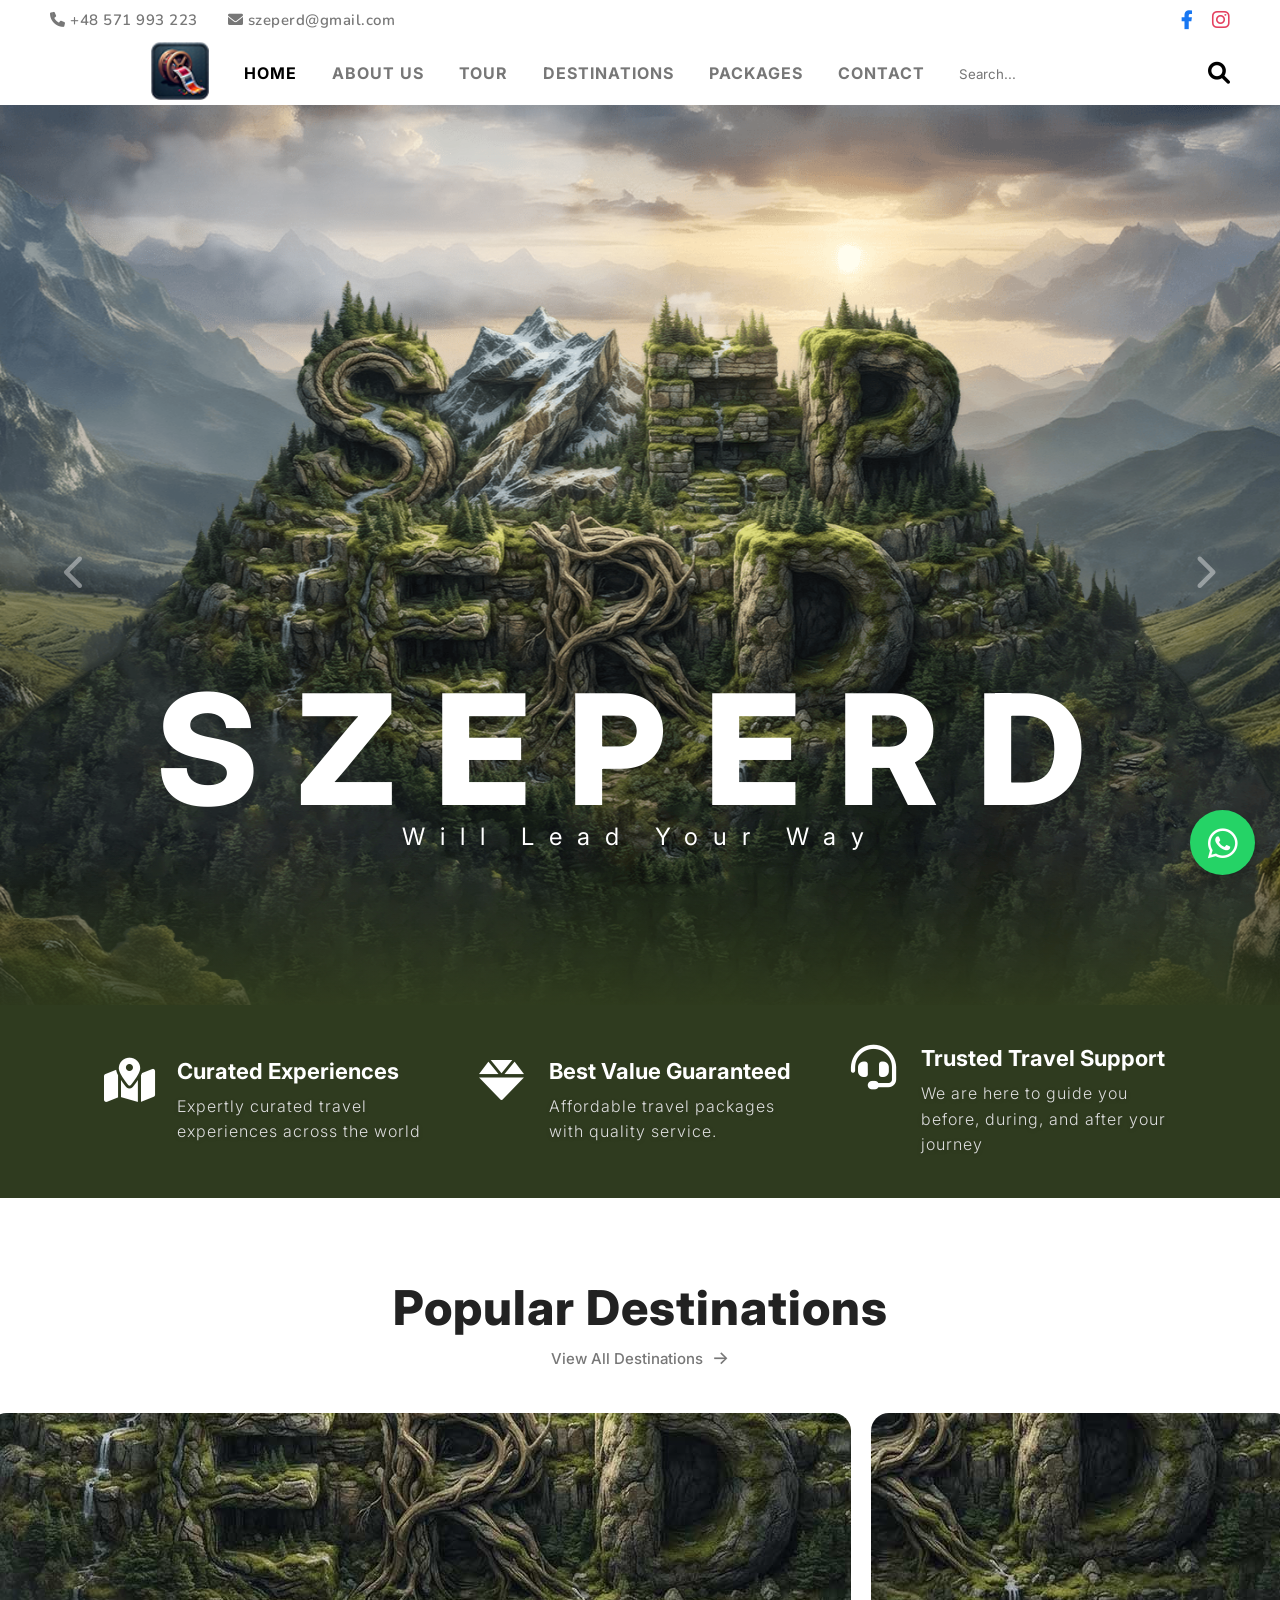
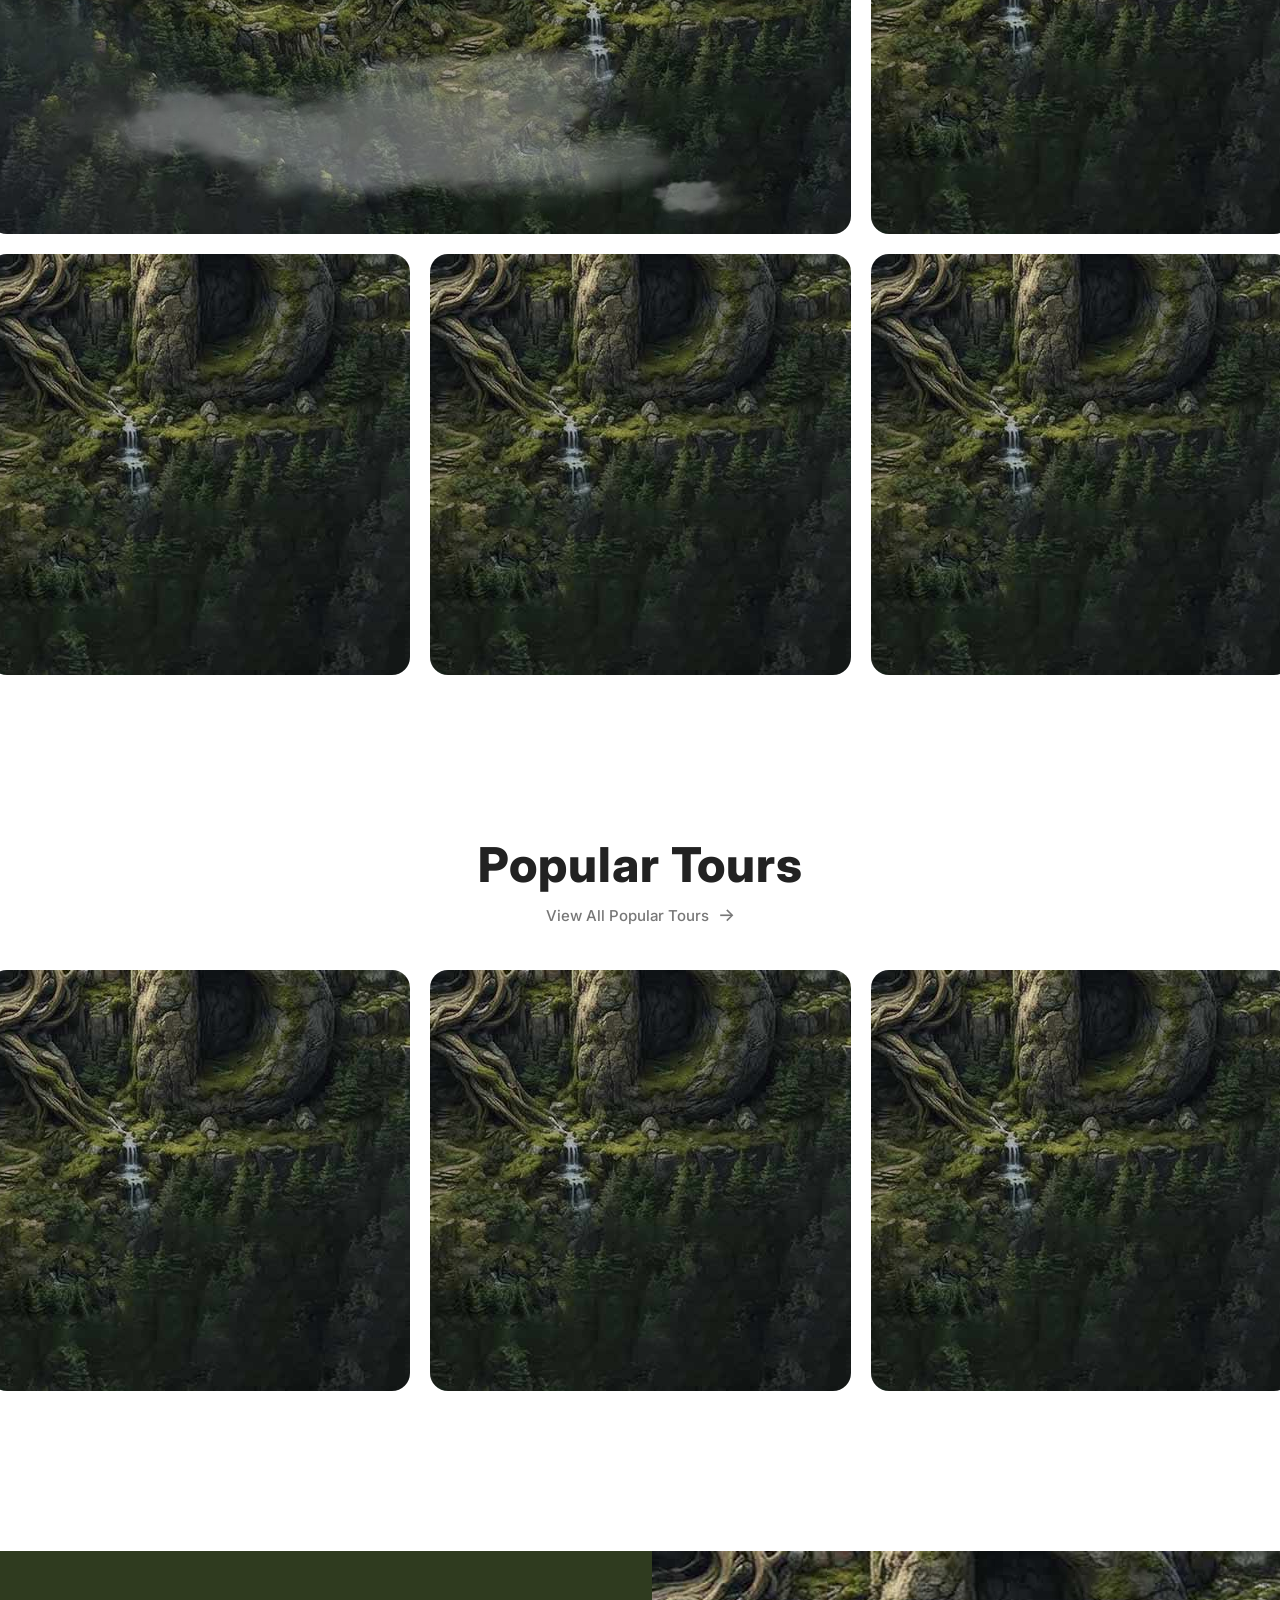
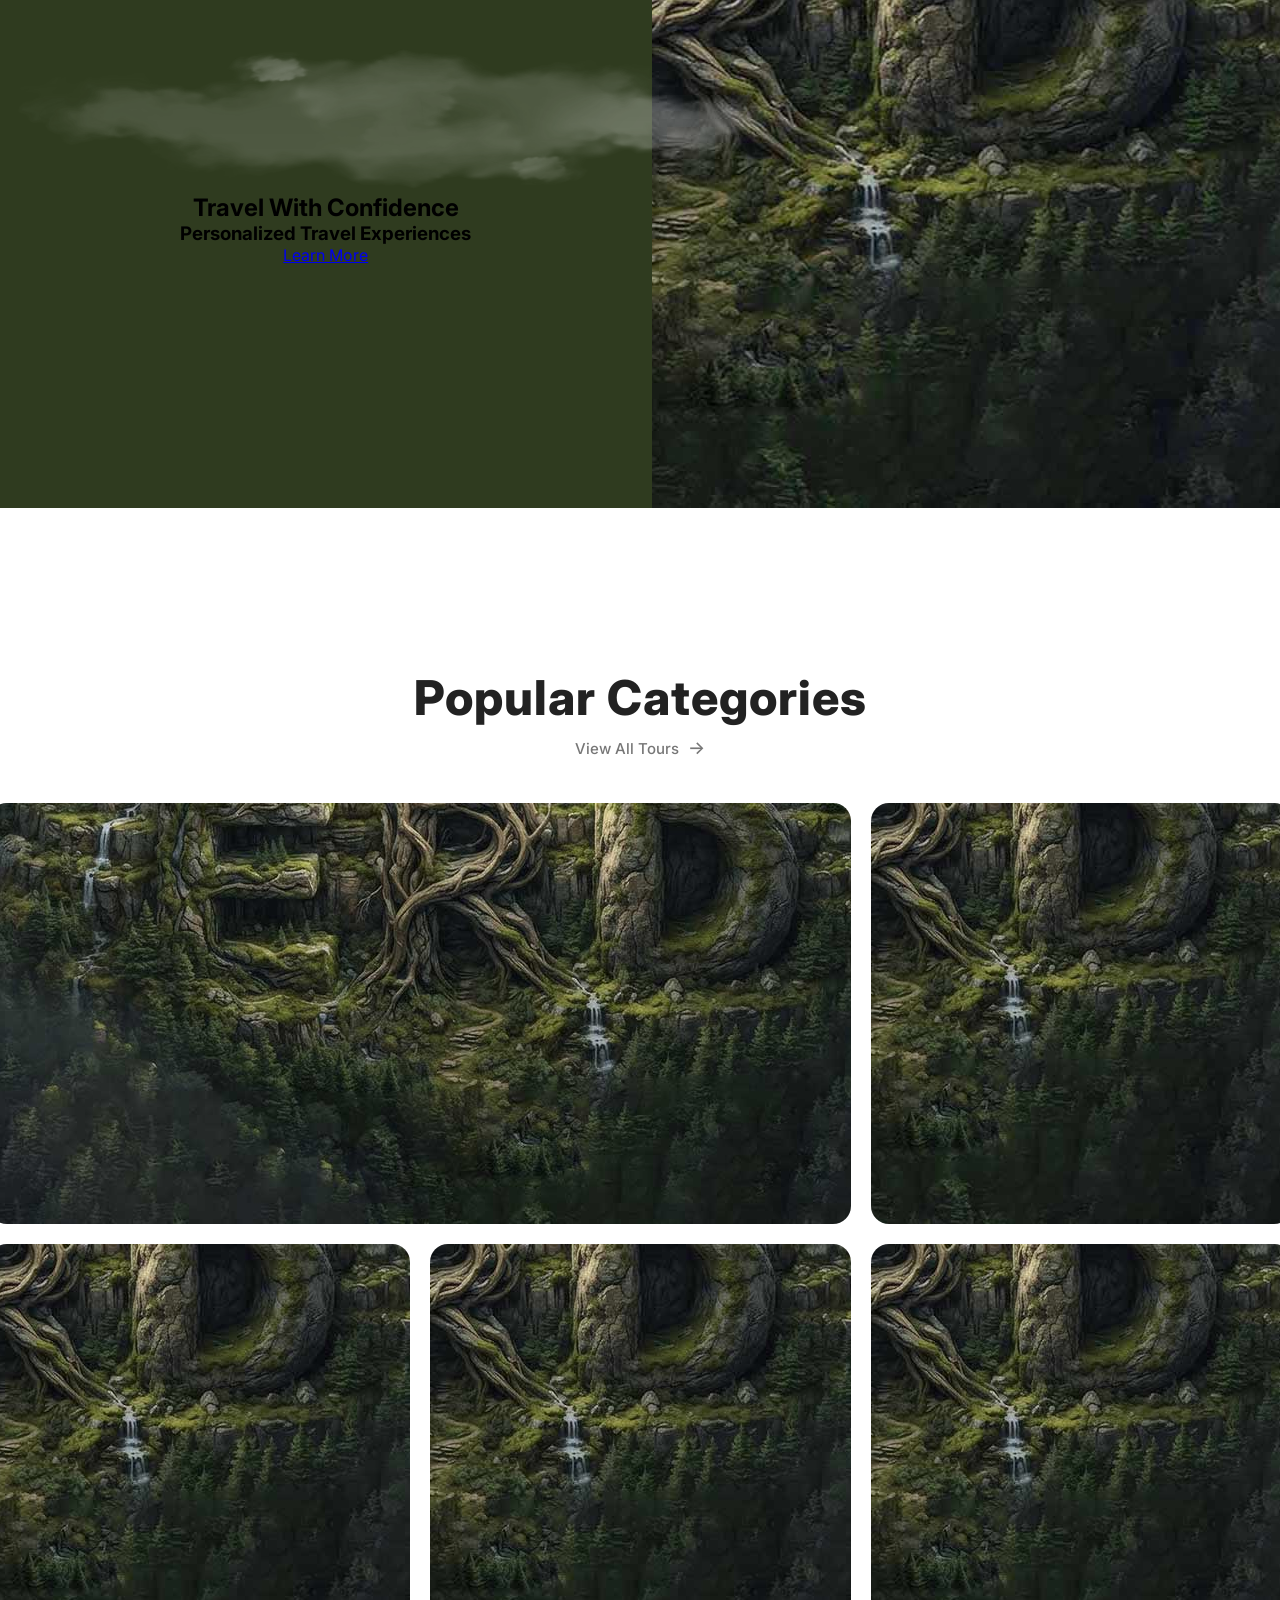
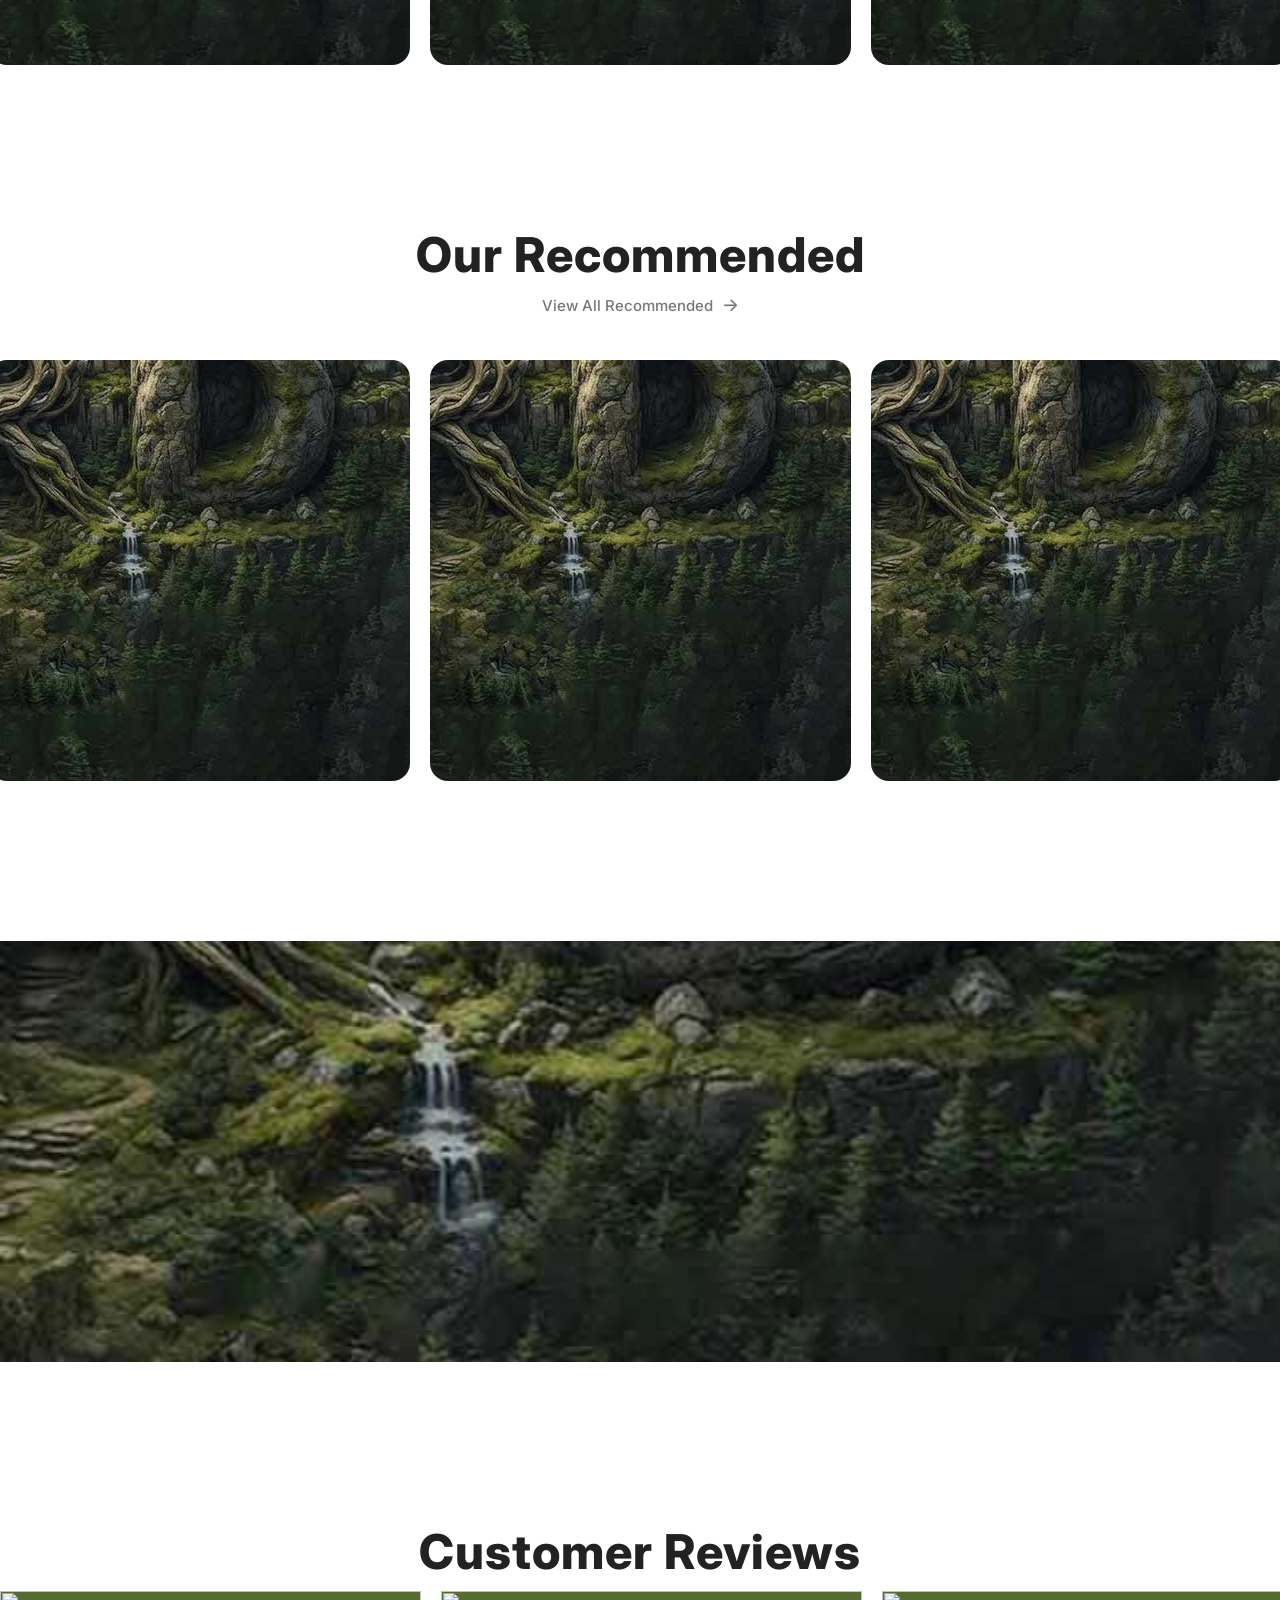
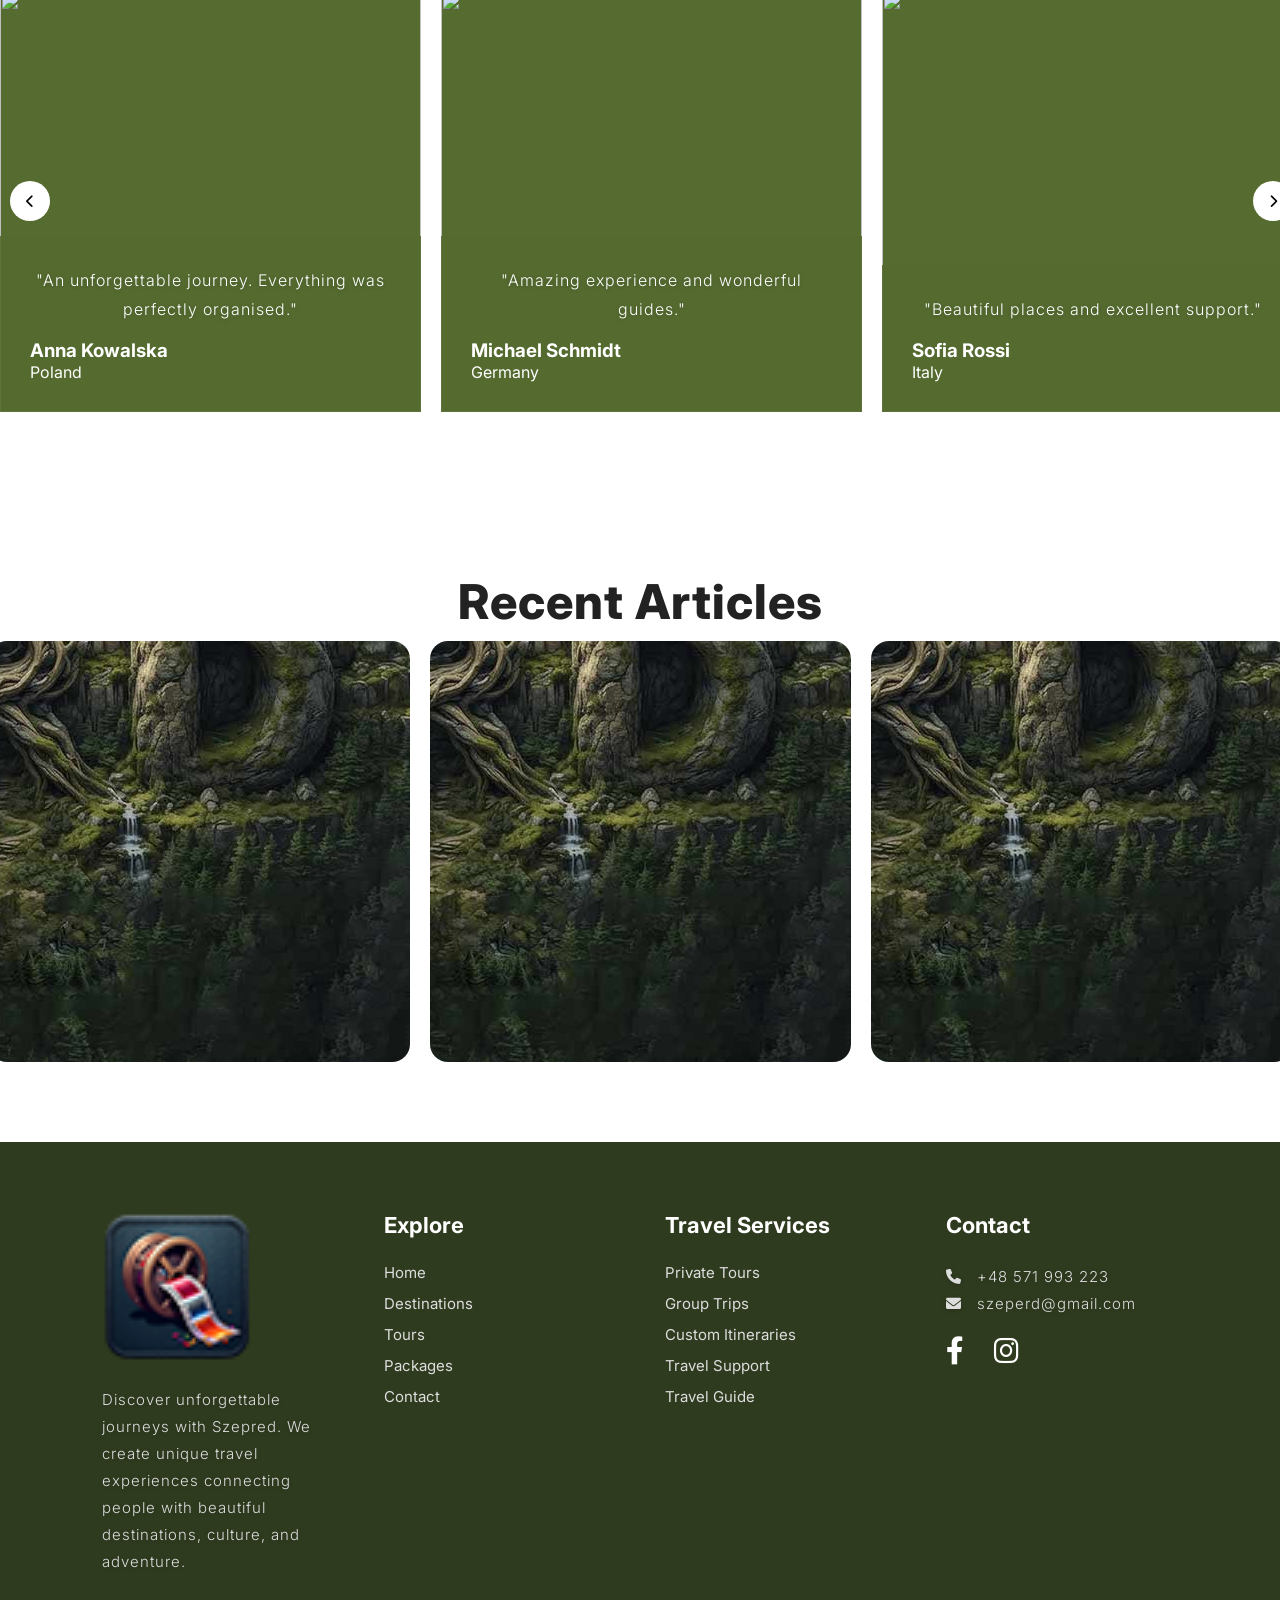
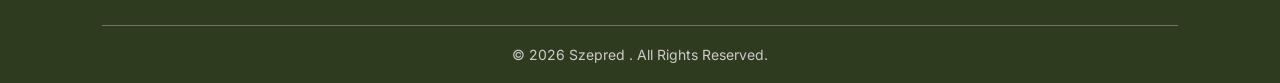
==== index.html @ 84d57718 "Update index.html" ====
<!DOCTYPE html>
<html lang="en">

<head>

<meta charset="UTF-8">
<meta name="viewport" content="width=device-width, initial-scale=1.0">

<title>ExploreScape</title>


<!-- Font Awesome -->
<link rel="stylesheet" href="https://cdnjs.cloudflare.com/ajax/libs/font-awesome/6.0.0-beta3/css/all.min.css">


<!-- Fonts -->
<link href="https://fonts.googleapis.com/css2?family=Lora:wght@400;500&display=swap" rel="stylesheet">

<link href="https://fonts.googleapis.com/css2?family=Nunito:wght@400;600;700&display=swap" rel="stylesheet">


<!-- CSS -->
<link rel="stylesheet" href="styles.css">


</head>



<body>

<div class="loader">
    <img src="logo.png" alt="Szepred">
    <div class="loader-line"></div>
</div>

<!-- WhatsApp Floating Button -->

<a href="https://wa.me/48571993223"
class="whatsapp-float"
target="_blank"
aria-label="Chat on WhatsApp">

<i class="fab fa-whatsapp"></i>

</a>

 <!-- search BAR -->



<!-- TOP CONTACT BAR -->

<div class="top-bar">


<div class="contact-left">


<span>

<a href="tel:+48999999999">

<i class="fas fa-phone"></i>
+48 571 993 223

</a>

</span>



<span>

<a href="mailto:szeperd@gmail.com">

<i class="fas fa-envelope"></i>
szeperd@gmail.com

</a>

</span>


</div>





<div class="social-right">


<a href="https://www.facebook.com/61591650942826/" target="_blank">

<i class="fab fa-facebook-f"></i>

</a>



<a href="https://www.instagram.com/szeperd" target="_blank">

<i class="fab fa-instagram"></i>

</a>


</div>



</div>







<!-- MAIN HEADER -->


<header>



<div class="logo">


<a href="index.html">

<img src="logo.png" alt="Szepred Logo">

</a>


</div>





<nav id="menu">


<a class="active">
HOME
</a>


<a>
ABOUT US
</a>


<a>
TOUR
</a>


<a>
DESTINATIONS
</a>


<a>
PACKAGES
</a>


<a>
CONTACT
</a>



</nav>

<div class="search-box">

    <input type="text" placeholder="Search...">

</div>


<div class="header-icons">

    <i class="fas fa-search" id="search-btn"></i>

    <i class="fas fa-bars" id="menu-btn"></i>

</div>
</header>









<!-- HERO PARALLAX SECTION -->


<div class="content">



<!-- Background layers -->

<img src="img/bac6.png" 
alt="background"
class="back-6">


<img src="img/bac5.png"
alt="background"
class="back-5">


<img src="img/bac4.png"
alt="background"
class="back-4">


<img src="img/bac3.png"
alt="background"
class="back-3">


<img src="img/bac2.png"
alt="background"
class="back-2">





<!-- TITLE -->


<div class="info-wrap">


<div class="title">


<h1>
SZEPERD
</h1>


<h3>
Will Lead Your Way
</h3>



</div>


</div>






<!-- Foreground -->

<img src="img/bac1.png"
alt="foreground frame"
class="back-1">





<!-- Slider -->


<div class="slider">


<i class="fa-solid fa-chevron-left"></i>


<i class="fa-solid fa-chevron-right"></i>


</div>



</div>









<!-- CLOUD2 + CLOUD3 (normal layer) -->

<div class="clouds">

<img src="img/cloud2.png"
class="cloud cloud2"
alt="cloud">


<img src="img/cloud3.png"
class="cloud cloud3"
alt="cloud">

</div>


<!-- CLOUD1 (front layer) -->

<img src="img/cloud1.png"
class="cloud cloud1"
alt="cloud">







<!-- RAIN -->


<div class="rain"></div>









<!-- GREEN FEATURE BAR -->


<section class="feature-bar">





<div class="feature-item">


<i class="fas fa-map-marked-alt feature-icon"></i>



<div>


<h3>
Curated Experiences
</h3>


<p>
Expertly curated travel experiences across the world
</p>



</div>



</div>









<div class="feature-item">


<i class="fas fa-gem feature-icon"></i>



<div>


<h3>
Best Value Guaranteed
</h3>


<p>
Affordable travel packages with quality service.
</p>



</div>



</div>









<div class="feature-item">


<i class="fas fa-headset feature-icon"></i>



<div>


<h3>
Trusted Travel Support
</h3>


<p>
We are here to guide you before, during, and after your journey
</p>



</div>



</div>






</section>

<!-- =========================
     POPULAR DESTINATIONS
========================= -->

<section class="home-section">

    <h2>Popular Destinations</h2>

    <a class="view-all" href="destinations.html">
    View All Destinations
</a>

    <div class="destination-grid">

        <div class="tile rectangle">
            <img src="img/destination1.jpg" alt="Destination 1">
        </div>

        <div class="tile square">
            <img src="img/destination2.jpg" alt="Destination 2">
        </div>

        <div class="tile square">
            <img src="img/destination3.jpg" alt="Destination 3">
        </div>

        <div class="tile square">
            <img src="img/destination4.jpg" alt="Destination 4">
        </div>

        <div class="tile square">
            <img src="img/destination5.jpg" alt="Destination 5">
        </div>

    </div>

</section>




<!-- =========================
     POPULAR TOURS
========================= -->

<section class="home-section">

    <h2>Popular Tours</h2>

<a class="view-all" href="popular-tours.html">
    View All Popular Tours
</a>


    <div class="tour-grid">

        <div class="tile square">
            <img src="img/tour1.jpg" alt="Tour 1">
        </div>


        <div class="tile square">
            <img src="img/tour2.jpg" alt="Tour 2">
        </div>


        <div class="tile square">
            <img src="img/tour3.jpg" alt="Tour 3">
        </div>

    </div>

</section>




<!-- =========================
     TRAVEL WITH CONFIDENCE
========================= -->

<section class="confidence-banner">


    <div class="confidence-text">

        <h2>
            Travel With Confidence
        </h2>

        <h3>
            Personalized Travel Experiences
        </h3>

       <a href="#">
    Learn More
       </a>

    </div>



    <div class="confidence-image">

        <img src="img/confidence.jpg" alt="Travel With Confidence">

    </div>


</section>




<!-- =========================
     POPULAR CATEGORIES
========================= -->

<section class="home-section">


    <h2>
        Popular Categories
    </h2>


    <a class="view-all" href="tours.html">
        View All Tours
    </a>



    <div class="category-grid">


        <div class="tile rectangle">
            <img src="img/category1.jpg" alt="Category 1">
        </div>


        <div class="tile square">
            <img src="img/category2.jpg" alt="Category 2">
        </div>


        <div class="tile square">
            <img src="img/category3.jpg" alt="Category 3">
        </div>


        <div class="tile square">
            <img src="img/category4.jpg" alt="Category 4">
        </div>


        <div class="tile square">
            <img src="img/category5.jpg" alt="Category 5">
        </div>


    </div>


</section>

<!-- =========================
     OUR RECOMMENDED
========================= -->

<section class="home-section">

    <h2>
        Our Recommended
    </h2>


    <a class="view-all" href="recommended.html">
        View All Recommended
    </a>



    <div class="recommended-grid">


        <div class="tile square">
            <img src="img/recommended1.jpg" alt="Recommended 1">
        </div>


        <div class="tile square">
            <img src="img/recommended2.jpg" alt="Recommended 2">
        </div>


        <div class="tile square">
            <img src="img/recommended3.jpg" alt="Recommended 3">
        </div>


    </div>


</section>





<!-- =========================
     VIDEO BANNER
========================= -->

<section class="video-banner">


    <img src="img/video-banner.jpg" alt="Travel Video">


    <a href="#" class="play-button">

        <i class="fa-solid fa-play"></i>

    </a>


</section>





<!-- =========================
     CUSTOMER REVIEWS
========================= -->

<section class="home-section reviews-section">


<h2>
    Customer Reviews
</h2>


<div class="review-wrapper">


<button class="review-arrow left-arrow">
<i class="fa-solid fa-chevron-left"></i>
</button>



<div class="review-slider">


<div class="review-card">

<img src="img/review1.jpg">

<div class="review-overlay">

<p>
"An unforgettable journey.
Everything was perfectly organised."
</p>

<h3>
Anna Kowalska
</h3>

<span>
Poland
</span>

</div>

</div>



<div class="review-card">

<img src="img/review2.jpg">

<div class="review-overlay">

<p>
"Amazing experience and wonderful guides."
</p>

<h3>
Michael Schmidt
</h3>

<span>
Germany
</span>

</div>

</div>



<div class="review-card">

<img src="img/review3.jpg">

<div class="review-overlay">

<p>
"Beautiful places and excellent support."
</p>

<h3>
Sofia Rossi
</h3>

<span>
Italy
</span>

</div>

</div>



<div class="review-card">

<img src="img/review4.jpg">

<div class="review-overlay">

<p>
"One of my best travel memories."
</p>

<h3>
David Brown
</h3>

<span>
United Kingdom
</span>

</div>

</div>



<div class="review-card">

<img src="img/review5.jpg">

<div class="review-overlay">

<p>
"Amazing adventure from start to finish."
</p>

<h3>
Maria Silva
</h3>

<span>
Portugal
</span>

</div>

</div>



</div>



<button class="review-arrow right-arrow">
<i class="fa-solid fa-chevron-right"></i>
</button>


</div>



<div class="review-dots">

<span class="active"></span>
<span></span>
<span></span>

</div>


</section>






<!-- =========================
     RECENT ARTICLES
========================= -->


<section class="home-section">


    <h2>
        Recent Articles
    </h2>



    <div class="article-grid">


        <div class="tile square">

            <img src="img/article1.jpg" alt="Article 1">

        </div>



        <div class="tile square">

            <img src="img/article2.jpg" alt="Article 2">

        </div>



        <div class="tile square">

            <img src="img/article3.jpg" alt="Article 3">

        </div>


    </div>



</section>




<!-- =========================
     FOOTER
========================= -->

<footer class="footer">

    <div class="footer-container">


        <div class="footer-column">

            <img src="logo.png" class="footer-logo" alt="Szepred Logo">

            <p>
                Discover unforgettable journeys with Szepred.
                We create unique travel experiences connecting
                people with beautiful destinations, culture, and adventure.
            </p>

        </div>



        <div class="footer-column">

            <h3>Explore</h3>

            <a href="#">Home</a>
            <a href="#">Destinations</a>
            <a href="#">Tours</a>
            <a href="#">Packages</a>
            <a href="#">Contact</a>

        </div>



        <div class="footer-column">

            <h3>Travel Services</h3>

            <a href="#">Private Tours</a>
            <a href="#">Group Trips</a>
            <a href="#">Custom Itineraries</a>
            <a href="#">Travel Support</a>
            <a href="#">Travel Guide</a>

        </div>



        <div class="footer-column">

            <h3>Contact</h3>

            <p>
                <i class="fas fa-phone"></i>
                +48 571 993 223
            </p>

            <p>
                <i class="fas fa-envelope"></i>
                szeperd@gmail.com
            </p>


            <div class="footer-social">

                <a href="#">
                    <i class="fab fa-facebook-f"></i>
                </a>

                <a href="#">
                    <i class="fab fa-instagram"></i>
                </a>

            </div>

        </div>


    </div>



    <div class="footer-bottom">

        © 2026 Szepred . All Rights Reserved.

    </div>


</footer>

<div class="cursor-trail"></div>

<script src="script.js"></script>
<script>

const searchBtn = document.getElementById("search-btn");
const searchBox = document.querySelector(".search-box");

searchBtn.addEventListener("click", () => {
    searchBox.classList.toggle("open");
});

</script>
</body>
</html>
---- styles.css ----
@import url('https://fonts.googleapis.com/css2?family=Inter:ital,opsz,wght@0,14..32,100..900;1,14..32,100..900&display=swap');

* {
  padding: 0;
  margin: 0;
  border: none;
  outline: none;
  font-family: "Inter", sans-serif;
  box-sizing: border-box;
}

body {
  margin: 0;
  padding: 0;
  background-image: url('img/bac 5.png');
  background-size: cover;
  background-position: center top;
  background-repeat: no-repeat;
  min-height: 100vh;
  overflow-x: hidden;
  overflow-y: auto;
  position: relative;
  animation: backgroundImage 1.6s ease-out forwards;
}

/*body::after {
  content: '';
  position: absolute;
  top: 0;
  bottom: 0;
  right: 0;
  left: 0;
  background: linear-gradient(transparent 50%, rgb(0, 0, 0));
  z-index: 6;
  pointer-events: none;
}

/* Background-images / Parallax layers */
.content img {
  position: absolute;
  bottom: -3%;
  left: -3%;
  width: 106%;
  height: 106%;
  object-fit: cover;
  pointer-events: none;
  transition: transform 0.3s ease-out;
}

.content{
    position: relative;
    width: 100%;
    height: 100vh;
    overflow: hidden;
}

.back-5 {
  z-index: 1;
}

.back-4 {
  z-index: 2;
}

.back-3 {
  z-index: 3;
}

.back-2 {
  z-index: 4;
}

.back-1 {
  z-index: 5;
}

/* Main white header */

header {
    position: relative;
    width: 100%;
    height: 65px;
    background: white;
    display: flex;
    align-items: center;
    justify-content: space-between;
    padding: 0 50px;
    z-index: 10;
}


/* Logo */

.logo img {
    height: 60px;
    width: auto;
}


/* Simple menu */

nav {
    display: flex;
    align-items: center;
    gap: 35px;
    background: transparent;
    padding: 0;
    height: auto;
    box-shadow: none;
    backdrop-filter: none;
    animation: none;
}


nav a {
    font-size: 16px;
    font-weight: 700;
    letter-spacing: 1px;
    color: #777;              /* Default grey */
    text-decoration: none;
    transition: color 0.3s ease;
    cursor: pointer;
}

nav a:hover {
    color: #000;              /* Black on hover */
}

nav a.active {
    color: #000;              /* Black for current page */
}


nav a:hover {
    background: none;
    color: #333;
}


.active {
    background: none;
    color: #333;
}

.title {
  position: absolute;
  top:calc(45% - 40px);
  left: 0;
  right: 0;
  width: 100%;
  transform: translateY(-50%);
  z-index: 4;
  box-sizing: border-box;
}

.title h3 {
  font-size: 1.5rem;
  font-weight: 400;
  letter-spacing: 15px;
  color: white;
  text-align: center;
  transform: translateY(-20px);
  animation: bottomInText 1s ease-out forwards;
}

.title h1 {
  font-size: clamp(60px, 12vw, 15rem);
  font-weight: 800;
  letter-spacing: clamp(10px, 3vw, 50px);
  text-transform: uppercase;
  color: white;
  text-align: center;
  margin: -20px 0;
  white-space: nowrap;

  animation: bottomInText 1.2s ease-out forwards;
}

p {
  font-size: 14px;
  font-weight: 300;
  letter-spacing: 1px;
  line-height: 1.8;
  color: rgba(255, 255, 255, 0.7);
  width: 70%;
  text-align: center;
  text-shadow: 0 1px 5px rgba(0, 0, 0, 0.2);
  animation: bottomInText 1.2s ease-out forwards;
  animation-delay: 0.2s;
  opacity: 0;
  margin: 0 auto;
}

.info-wrap {
  width: 100%;
  left: 0;
  right: 0;
  display: flex;
  justify-content: center;
  position: absolute;
  bottom: calc(18% + 40px);
  z-index: 6;

  box-sizing: border-box;
}

.cta {
  position: absolute;
  left: 0;
  right: 0;
  bottom: 8%;
  display: flex;
  justify-content: center;
  width: 100%;
  z-index: 6;
  box-sizing: border-box;
}

.cta button {
  font-size: 18px;
  font-weight: 400;
  letter-spacing: 3px;
  text-transform: uppercase;
  color: rgba(255, 255, 255, 0.8);
  background-color: transparent;
  border: 1px solid rgba(255, 255, 255, 0.8);
  border-radius: 50px;
  height: 50px;
  width: 300px;
  display: flex;
  align-items: center;
  justify-content: center;
  gap: 8px;
  transition: all 0.2s;
  cursor: pointer;
  animation: bottomInText 1.2s ease-out forwards;
  animation-delay: 0.3s;
  opacity: 0;
}

.cta button:hover {
  background-color: rgba(255, 255, 255, 0.8);
  color: rgb(53, 53, 53);
}

.slider {
  position: absolute;
  top: 50%;
  width: 100%;
  display: flex;
  justify-content: space-between;
  z-index: 6;
  animation: zoomOut 1.2s ease-out forwards;
}

.slider i {
  padding: 0 5%;
  font-size: 36px;
  color: rgba(255, 255, 255, 0.4);
}

/* Animations */
@keyframes bottomIn {
  from {
    transform: translateY(200px);
  }
  to {
    transform: translateY(0);
  }
}

.back-1 {
  animation: bottomIn 1s ease-out forwards;
}

.back-2 {
  animation: bottomIn 1.1s ease-out forwards;
}

.back-3 {
  animation: bottomIn 1.3s ease-out forwards;
}

.back-4 {
  animation: bottomIn 1.4s ease-out forwards;
}

.back-5 {
  animation: bottomIn 1.5s ease-out forwards;
}

@keyframes bottomInText {
  from {
    transform: translateY(500px);
  }
  to {
    transform: translateY(0);
    opacity: 1;
  }
}

@keyframes backgroundImage {
  from {
    background-position: center top;
  }
  to {
    background-position: 50% 14%;
  }
}

@keyframes topIn {
  from {
    transform: translateY(-100%);
    opacity: 0;
  }
  to {
    transform: translateY(0);
    opacity: 1;
  }
}

@keyframes zoomOut {
  from {
    transform: scale(1.5);
    opacity: 0;
  }
  to {
    transform: scale(1);
    opacity: 1;
  }
}

/* Cloud animations */
.clouds {
  position: absolute;
  top: 0;
  left: 0;
  width: 100%;
  height: 100%;
  overflow: hidden;
  z-index: 2;
  pointer-events: none;
}

.cloud {
  position: absolute;
  top: 0;
  width: 800px;
  height: auto;
  opacity: 0.8;
}

.cloud1 {
  animation: moveCloud1 110s linear infinite;
}

.cloud2 {
  animation: moveCloud2 120s linear infinite;
  top: 40%;
}

.cloud3 {
  animation: moveCloud3 100s linear infinite;
  top: 20%;
}

@keyframes moveCloud1 {
  from {
    left: 200%;
  }
  to {
    left: -800px;
  }
}

@keyframes moveCloud2 {
  from {
    left: 100%;
  }
  to {
    left: -800px;
  }
}

@keyframes moveCloud3 {
  from {
    left: 150%;
  }
  to {
    left: -800px;
  }
}

/* Rain effect */
.rain {
  position: absolute;
  top: 0;
  left: 0;
  width: 100%;
  height: 100%;
  pointer-events: none;
  z-index: 5;
  overflow: hidden;
}

.rain-drop {
  position: absolute;
  width: 1px;
  background: rgba(255, 255, 255, 0.3);
  animation: rain-fall linear infinite;
}

@keyframes rain-fall {
  0% {
    transform: translateY(-50px);
    opacity: 0;
  }
  30% {
    opacity: 1;
  }
  100% {
    transform: translateY(100vh);
    opacity: 0;
  }
}

.travel-sections{
    position: relative;
    background:#111;
    z-index:20;
}

.travel-section{
    min-height:100vh;
    display:flex;
    align-items:center;
    justify-content:space-between;
    gap:80px;
    padding:100px 10%;
}

.travel-section.reverse{
    flex-direction:row-reverse;
}

.section-image{
    flex:1;
}

.section-image img{
    width:100%;
    border-radius:20px;
}

.section-content{
    flex:1;
    color:#fff;
}

.section-content h2{
    font-size:48px;
    margin-bottom:20px;
}

.section-content p{
    width:100%;
    color:#ccc;
    font-size:18px;
    line-height:1.8;
    text-align:left;
}

.section-btn{
    margin-top:30px;
    padding:15px 35px;
    border-radius:40px;
    border:1px solid white;
    background:transparent;
    color:white;
    cursor:pointer;
    transition:.3s;
}

.section-btn:hover{
    background:white;
    color:black;
}

/* Smooth fade between parallax and next section */
.content {
  position: relative;
}

.content::after {
    content: "";
    position: absolute;
    bottom:0;
    left:0;
    width:100%;
    height:160px;

    background:linear-gradient(
        to bottom,
        transparent,
        rgba(53,66,31,0.8)
    );

    pointer-events:none;
    z-index:10;
}
/* Smooth transition from parallax to next section */
.travel-sections {
  position: relative;
  z-index: 20;
}

.travel-sections{
    position: relative;
    z-index: 20;
    background: white;
}

.travel-sections::before{
    display:none;
}
    pointer-events: none;
}

.social-right {
    display: flex;
    gap: 20px;              /* space between Facebook and Instagram */
    margin-right: 30px;     /* space from the right edge */
    align-items: center;
}

.social-right a {
    color: #333;
    font-size: 18px;
    text-decoration: none;
}

.social-right .fa-facebook-f {
    color: #1877F2;   /* Facebook blue */
    font-weight: 900; /* bold */
}

.social-right .fa-instagram {
    color:#E4405F;
    font-size:20px;
}

.top-bar {
    height: 40px;
    background: white;
    display: flex;
    justify-content: space-between;
    align-items: center;
    padding: 0 50px;
    font-size: 14px;
    color: #333;
    width: 100%;
    box-sizing: border-box;
    white-space: nowrap;
}

.contact-left {
    display: flex;
    align-items: center;
    gap: 30px;
}

.contact-left span {
    display: flex;
    align-items: center;
    gap: 8px;
}

.social-right {
    display: flex;
    align-items: center;
    gap: 20px;
    margin-left: auto;
}

.social-right a {
    color: #333;
    font-size: 18px;
    text-decoration: none;
}

/* Header icons */

.header-icons {
    display: flex;
    gap: 20px;
    font-size: 22px;
    cursor: pointer;
}

#menu-btn {
    display: none;
}


/* Mobile */

@media(max-width:768px){


    /* Hide email */
    .contact-left span:nth-child(2){
        display:none;
    }


    /* Social icons center */
    .top-bar{
        justify-content:center;
    }


    .contact-left{
        display:none;
    }


    .social-right{
        margin:auto;
    }



    /* Header mobile */

    header{
        height:60px;
        padding:0 20px;
    }


    .logo img{
        height:40px;
    }


    nav{

        position:absolute;
        top:60px;
        left:0;
        width:100%;
        background:white;

        display:none;
        flex-direction:column;
        gap:20px;

        padding:25px 0;

        box-shadow:0 5px 15px rgba(0,0,0,.2);

    }


    nav.show{
        display:flex;
    }



    nav a{

        font-size:18px;
        text-align:center;

    }


    #menu-btn{
        display:block;
    }


}

@media(max-width:768px){

    .content {
        height: 75vh;
        min-height: 500px;
    }

}


@media(max-width:768px){

    .title {
        top: 45%;
        padding: 0 20px;
    }


    .title h1 {
        font-size: 45px;
        letter-spacing: 8px;
        margin: 0;
        white-space: nowrap;
    }


    .title h3 {
        font-size: 14px;
        letter-spacing: 4px;
        margin-top: 15px;
        white-space: nowrap;
    }

}
/* Responsive hero text */
@media(max-width:768px){

    .title {
        top:45%;
        padding:0 20px;
        width:100%;
    }

    .title h1 {
        font-size:clamp(38px, 12vw, 80px);
        letter-spacing:clamp(5px, 2vw, 15px);
        margin:0;
        white-space:nowrap;
    }

    .title h3 {
        font-size:clamp(10px, 3vw, 18px);
        letter-spacing:clamp(2px, 1vw, 6px);
        margin-top:15px;
        white-space:nowrap;
    }

}
/* Feature Bar */

.feature-bar {
    background:#2f3b1f;
    display:flex;
    flex-direction:row;
    justify-content:space-between;
    align-items:center;
    padding:40px 8%;
    gap:40px;
    position:relative;
    z-index:20;
}


.feature-item {
    flex:1;
    display:flex;
    align-items:flex-start;
    gap:20px;
}


.feature-icon {

    font-size:45px;
    color:white;

    width:55px;
    text-align:center;

    flex-shrink:0;

}


.feature-item h3 {
    color:white;
    font-size:22px;
    margin-bottom:10px;
}


.feature-item p {
    color:#ddd;
    width:100%;
    text-align:left;
    font-size:16px;
    line-height:1.6;
    animation:none;
    opacity:1;
}


/* Mobile */

@media(max-width:768px){

    .feature-bar {
        flex-direction:column;
        padding:35px 25px;
    }


    .feature-item {
        width:100%;
    }

}
.logo {
    margin-left:100px;
}

/* WhatsApp Floating Button */

.whatsapp-float{
    position: fixed;
    bottom: 25px;
    right: 25px;

    width: 65px;
    height: 65px;

    background: #25D366;
    color: #fff;

    border-radius: 50%;

    display: flex;
    justify-content: center;
    align-items: center;

    font-size: 34px;
    text-decoration: none;

    box-shadow: 0 6px 20px rgba(0,0,0,.3);

    z-index: 9999;

    transition: transform .3s ease;
}

.whatsapp-float:hover{
    transform: scale(1.1);
}


.contact-left {
    font-family: "Lora", serif;
    font-size: 15px;
    letter-spacing: 0.5px;
}

.contact-left i {
    font-family: "Font Awesome 6 Free";
    font-weight: 900;
}

.contact-left a {
    color: #777 !important;       /* elegant grey */
    text-decoration: none !important;
    font-family: "Nunito", sans-serif;
    font-weight: 600;
    letter-spacing: 0.5px;
}

.contact-left a:hover {
    color: #000 !important;
}

/* Section Headings */

.home-section h2 {
    text-align: center;
    font-size: 48px;
    font-weight: 800;
    letter-spacing: 1px;
    color: #222;
    margin-bottom: 12px;
}


/* View All link */

.view-all {
    display: block;
    text-align: center;
    font-size: 15px;
    font-weight: 500;
    color: #777;
    text-decoration: none;
    margin-bottom: 40px;
    transition: 0.3s ease;
}


.view-all::after {
    content: "\2192";
    font-size:18px;
    margin-left:5px;

}


.view-all:hover {
    color: #000;
}

/* =========================
   HOME SECTION HEADINGS
========================= */

.home-section {
    width:100%;
    padding:80px 0;
}


.home-section h2 {
    text-align:center;
    font-size:48px;
    font-weight:800;
    color:#222;
    margin-bottom:10px;
}


/* View all */

.view-all {
    display:block;
    text-align:center;
    font-size:15px;
    font-weight:500;
    color:#777;
    text-decoration:none;
    margin-bottom:45px;
    transition:.3s ease;
}


.view-all span {
    margin-left:6px;
    font-size:18px;
}


.view-all:hover {
    color:#000;
}




/* =========================
   COMMON TILE STYLE
========================= */

.tile {
    overflow:hidden;
    border-radius:18px;
}


.tile img {
    width:100%;
    height:100%;
    object-fit:cover;
    display:block;
    transition:.4s ease;
}


.tile:hover img {
    transform:scale(1.05);
}



/* =========================
   DESTINATION + CATEGORY GRID
========================= */

.destination-grid,
.category-grid {

    width:1320px;
    max-width:90%;

    margin:auto;

    display:grid;

    grid-template-columns:
    repeat(3,421px);

    grid-auto-rows:421px;

    gap:20px;

    justify-content:center;

}


.destination-grid .rectangle,
.category-grid .rectangle {

    grid-column:span 2;

    width:862px;
    height:421px;

}



.destination-grid .square,
.category-grid .square {

    width:421px;
    height:421px;

}




/* =========================
   TOUR GRID
========================= */


.tour-grid {

    display:grid;

    grid-template-columns:
    repeat(3,421px);

    gap:20px;

    justify-content:center;

}


.tour-grid .square {

    width:421px;
    height:421px;

}



/* =========================
   CONFIDENCE BANNER
========================= */

.confidence-banner {

    width:1303px;
    height:557px;

    margin:80px auto;

    display:flex;

    gap:0;

}


/* GREEN BOX LEFT */

.confidence-text {

    width:651.5px;
    height:557px;

    background:#2f3b1f;

    display:flex;

    flex-direction:column;

    justify-content:center;

    align-items:center;

    text-align:center;

    padding:50px;

    box-sizing:border-box;

}


/* IMAGE RIGHT */

.confidence-image {

    width:651.5px;
    height:557px;

}


.confidence-image img {

    width:651.5px;
    height:557px;

    object-fit:cover;

    display:block;

    border-radius:0;

}
/* =========================
   RECOMMENDED
========================= */


.recommended-grid {

    display:grid;

    grid-template-columns:
    repeat(3,421px);

    gap:20px;

    justify-content:center;

}


.recommended-grid .square {

    width:421px;
    height:421px;

}

/* =========================
   VIDEO BANNER
========================= */

.video-banner {

    width:1303px;
    height:421px;

    margin:80px auto;

    position:relative;

    overflow:hidden;

}


.video-banner img {

    width:100%;
    height:100%;

    object-fit:cover;

    display:block;

}



/* dark overlay */

.video-banner::after {

    content:"";

    position:absolute;

    inset:0;

    background:rgba(0,0,0,0.25);

    opacity:0;

    transition:.3s;

}


.video-banner:hover::after {

    opacity:1;

}



/* PLAY BUTTON */

.play-button {

    position:absolute;

    top:50%;
    left:50%;

    transform:translate(-50%,-50%);

    width:80px;
    height:80px;

    border-radius:50%;

    background:white;

    display:flex;

    align-items:center;

    justify-content:center;

    font-size:35px;

    color:#2f3b1f;

    z-index:10;

    opacity:0;

    transition:.3s;

    text-decoration:none;
}


.video-banner:hover .play-button {

    opacity:1;

}
/* =========================
 CUSTOMER REVIEWS
========================= */

.review-wrapper{

    width:1303px;
    margin:auto;
    position:relative;
    overflow:hidden;

}


.review-slider{

    display:flex;
    gap:20px;
    transition:.5s ease;

}



.review-card{

    flex:0 0 421px;
    height:421px;

    position:relative;
    overflow:hidden;

    background:#556B2F;

}



.review-card img{

    width:100%;
    height:100%;

    object-fit:cover;

}



.review-overlay{

    position:absolute;

    bottom:0;
    left:0;

    width:100%;

    padding:30px;

    background:rgba(85,107,47,.9);

    color:white;

}



.review-overlay p{

    width:100%;
    color:white;

    font-size:16px;

}



.review-overlay h3{

    margin-top:15px;

}



.review-arrow{

    position:absolute;

    top:50%;

    transform:translateY(-50%);

    width:40px;
    height:40px;

    border-radius:50%;

    background:white;

    z-index:5;

    cursor:pointer;

}



.left-arrow{

    left:10px;

}


.right-arrow{

    right:10px;

}
/* =========================
   RECENT ARTICLES
========================= */

.article-grid {

    display:grid;

    grid-template-columns:
    repeat(3,421px);

    gap:20px;

    justify-content:center;

}


.article-grid .square {

    width:421px;
    height:421px;

}
/* =========================
   MOBILE TILE STACKING
========================= */

@media(max-width:768px){


    .destination-grid,
    .category-grid,
    .tour-grid,
    .recommended-grid,
    .article-grid {

        width:100%;
        max-width:100%;

        display:flex;

        flex-direction:column;

        align-items:center;

        gap:20px;

    }



    .tile,
    .destination-grid .square,
    .destination-grid .rectangle,
    .category-grid .square,
    .category-grid .rectangle,
    .tour-grid .square,
    .recommended-grid .square,
    .article-grid .square {


        width:90vw;
        height:90vw;

        grid-column:auto;

    }



    /* Rectangle becomes normal square on mobile */

    .destination-grid .rectangle,
    .category-grid .rectangle {

        height:45vw;
        width:90vw;

    }

     /* VIDEO */

    .video-banner {

        width:90%;
        height:auto;
        aspect-ratio:1303 / 421;

    }



    /* CUSTOMER REVIEWS */

    .review-wrapper {

        width:90%;

    }


    .review-slider {

        gap:20px;

    }


    .review-card {

        flex:0 0 90vw;
        height:90vw;

    }

}

/* =========================
   FOOTER
========================= */

.footer {

    background:#2f3b1f;
    color:white;
    padding:70px 8% 20px;

}


.footer-container {

    display:grid;

    grid-template-columns:
    repeat(4,1fr);

    gap:50px;

}



.footer-column h3 {

    font-size:22px;

    margin-bottom:25px;

    font-weight:700;

}



.footer-column p {

    width:100%;

    text-align:left;

    color:#ddd;

    font-size:15px;

    line-height:1.8;

    opacity:1;

    animation:none;

}



.footer-logo {

    width:150px;

    margin-bottom:20px;

}



.footer-column a {

    display:block;

    color:#ddd;

    text-decoration:none;

    margin-bottom:12px;

    font-size:15px;

    transition:.3s;

}



.footer-column a:hover {

    color:white;

    transform:translateX(5px);

}



.footer-column i {

    margin-right:10px;

}



.footer-social {

    display:flex;
    gap:20px;
    margin-top:20px;

}


.footer-social a {

    color:white;

    font-size:28px;

    display:flex;
    align-items:center;
    justify-content:center;

    text-decoration:none;

    transition:.3s;

}


.footer-social a:hover {

    transform:scale(1.15);
    color:#ddd;

}



.footer-bottom {

    border-top:1px solid rgba(255,255,255,.3);

    margin-top:50px;

    padding-top:20px;

    text-align:center;

    color:#ccc;

    font-size:14px;

}



/* MOBILE */

@media(max-width:768px){


    .footer-container {

        grid-template-columns:1fr;

        text-align:center;

    }


    .footer-column p {

        text-align:center;

    }


    .footer-social {

        justify-content:center;

    }

}

/* =========================
   MOUSE PARALLAX EFFECT
========================= */

.content img {
    transform: translate(
        var(--moveX,0px),
        var(--moveY,0px)
    );

    transition: transform 0.3s ease-out;
}

/* =========================
   MOUSE LIGHT TRAIL
========================= */

.cursor-trail {

    position: fixed;

    width: 25px;
    height: 25px;

    border-radius: 50%;

    background: rgba(255,255,255,0.7);

    pointer-events: none;

    z-index: 99999;

    transform: translate(-50%, -50%);

    filter: blur(8px);

    opacity: 0;

    transition:
        opacity .3s ease,
        width .3s ease,
        height .3s ease;

}


.cursor-trail.active {

    opacity:1;

}



/* =========================
    PAGE LOADER
========================= */


.loader{
    position:fixed;
    inset:0;
    background:#2f3b1f;
    z-index:999999;
    display:flex;
    flex-direction:column;
    justify-content:center;
    align-items:center;
    transition:opacity 0.8s ease, visibility 0.8s;
}


.loader img{
    width:180px;
    animation:logoPulse 1.5s infinite;
}


.loader-line{
    width:120px;
    height:3px;
    background:white;
    margin-top:30px;
    overflow:hidden;
    position:relative;
}


.loader-line::after{
    content:"";
    position:absolute;
    left:-100%;
    width:100%;
    height:100%;
    background:#d8c27a;
    animation:loading 1.5s infinite;
}


.loader.hide{
    opacity:0;
    visibility:hidden;
}



@keyframes loading{

    from{
        left:-100%;
    }

    to{
        left:100%;
    }

}


@keyframes logoPulse{

    50%{
        transform:scale(1.05);
    }

}
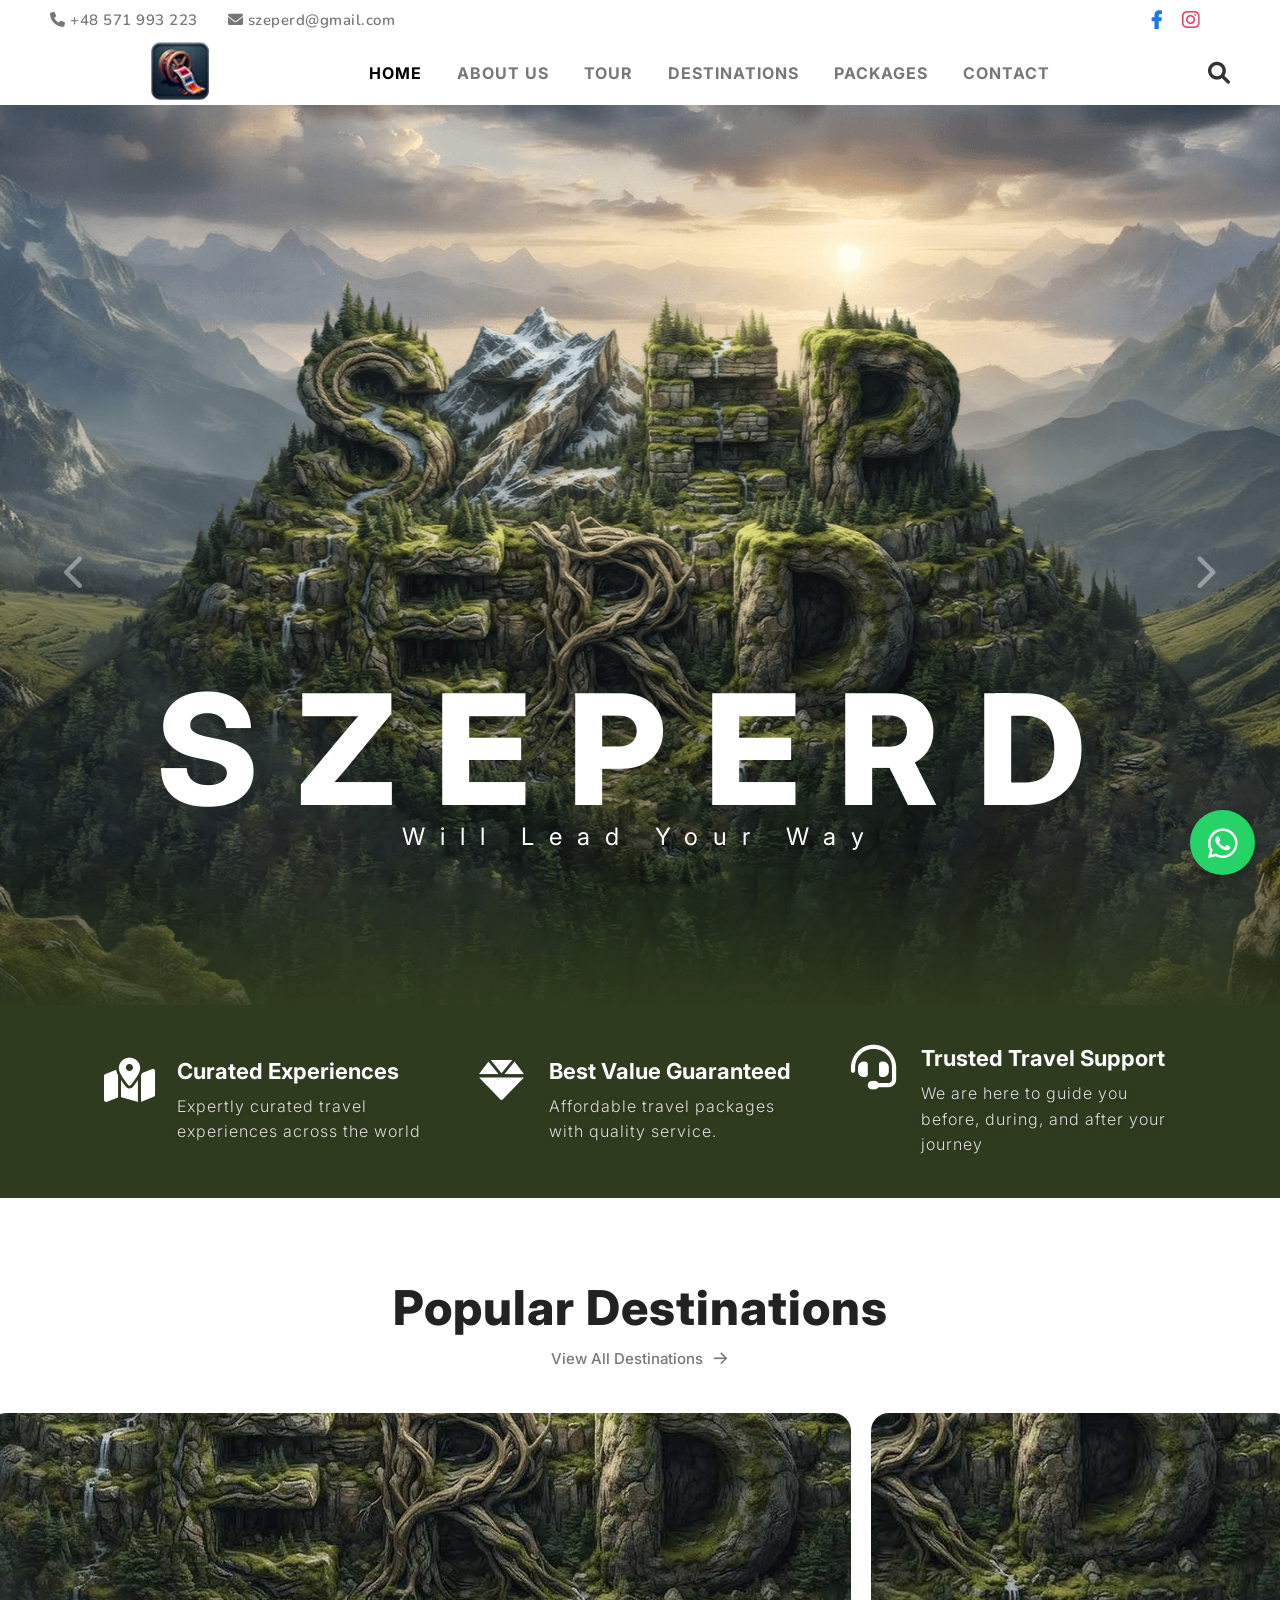
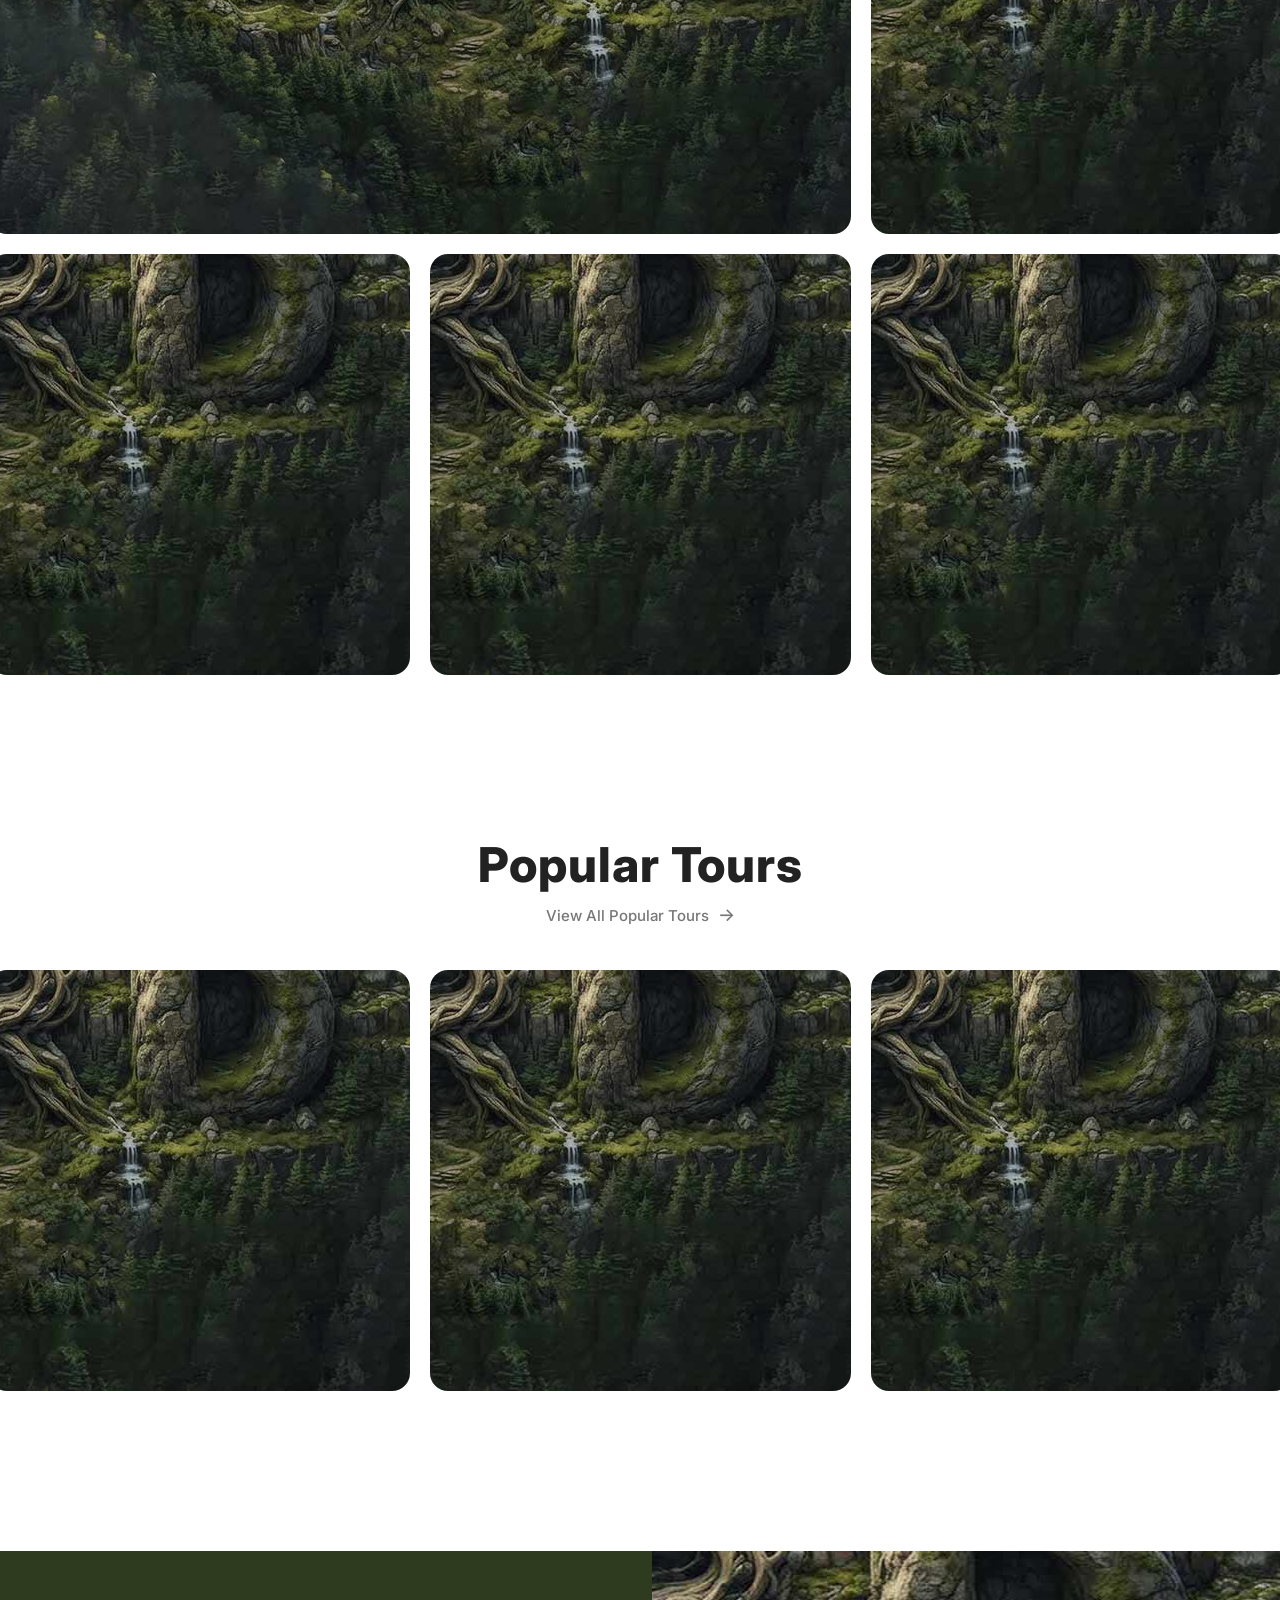
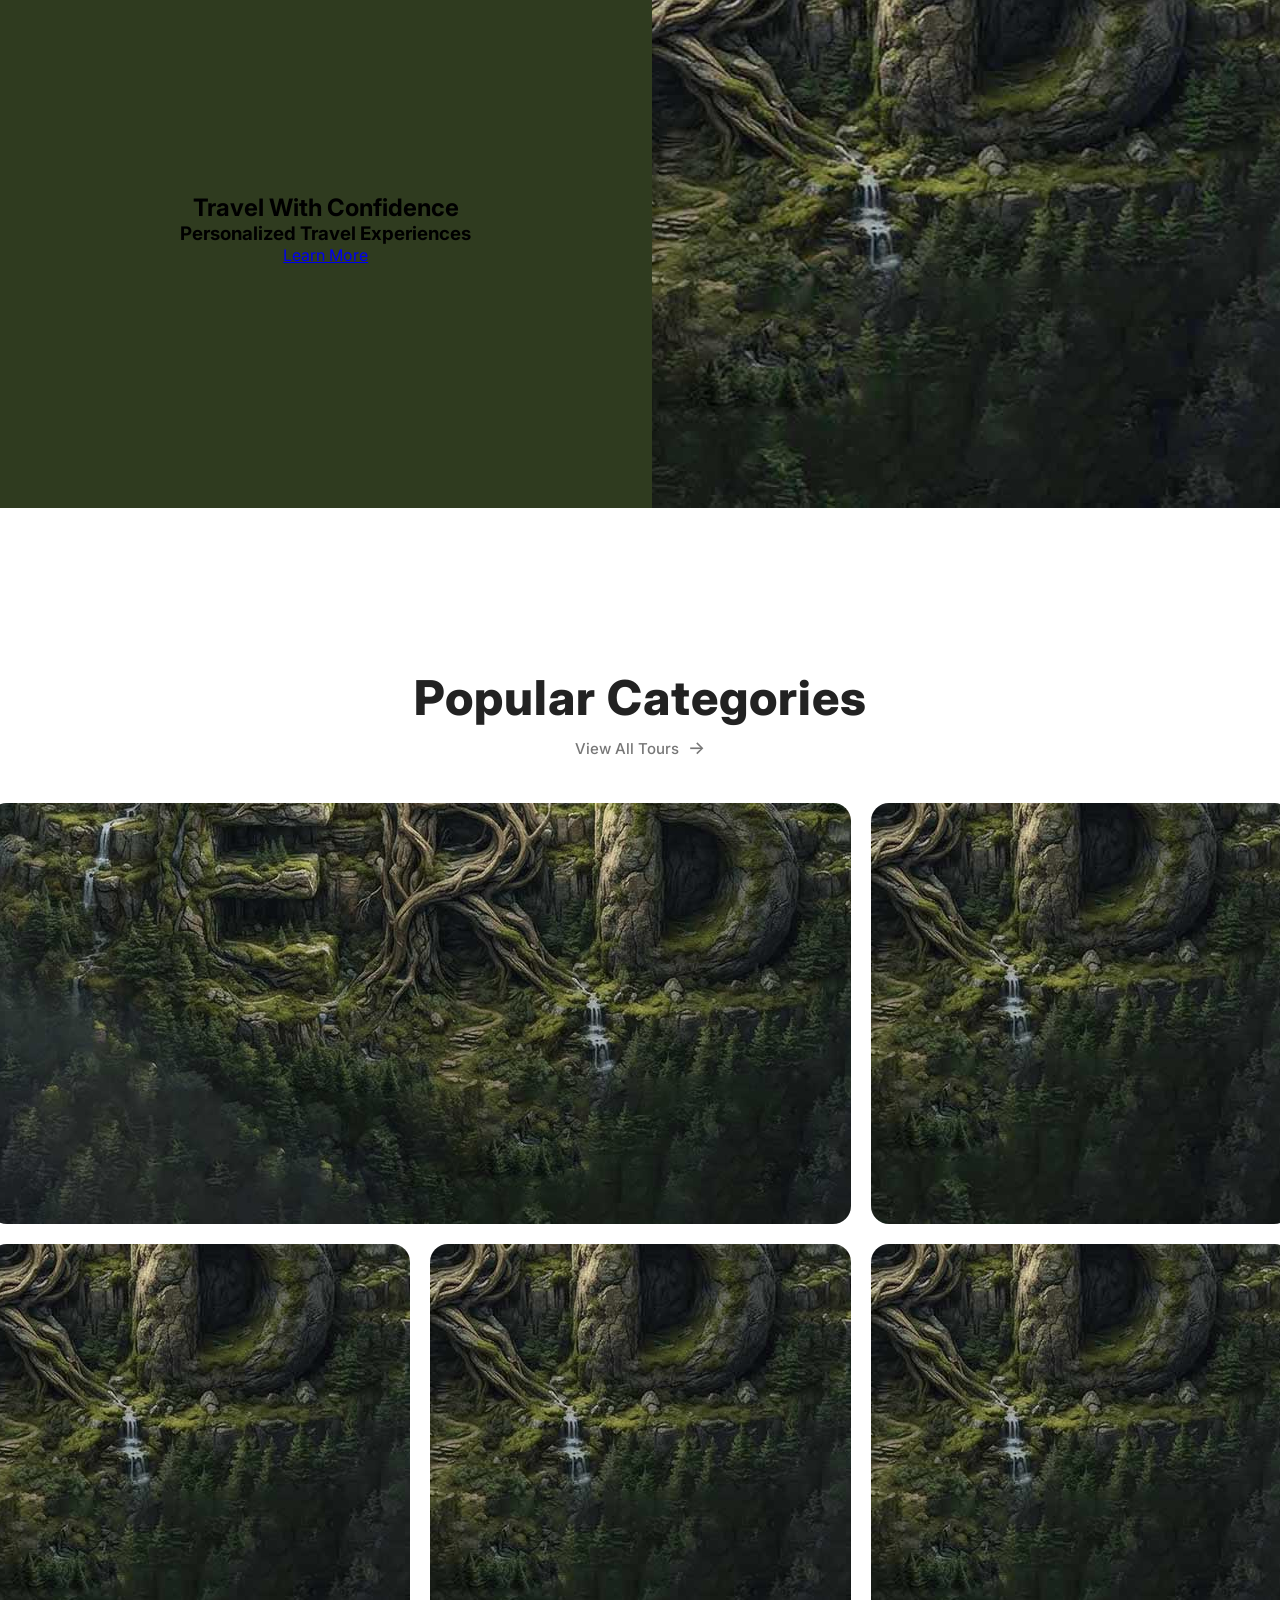
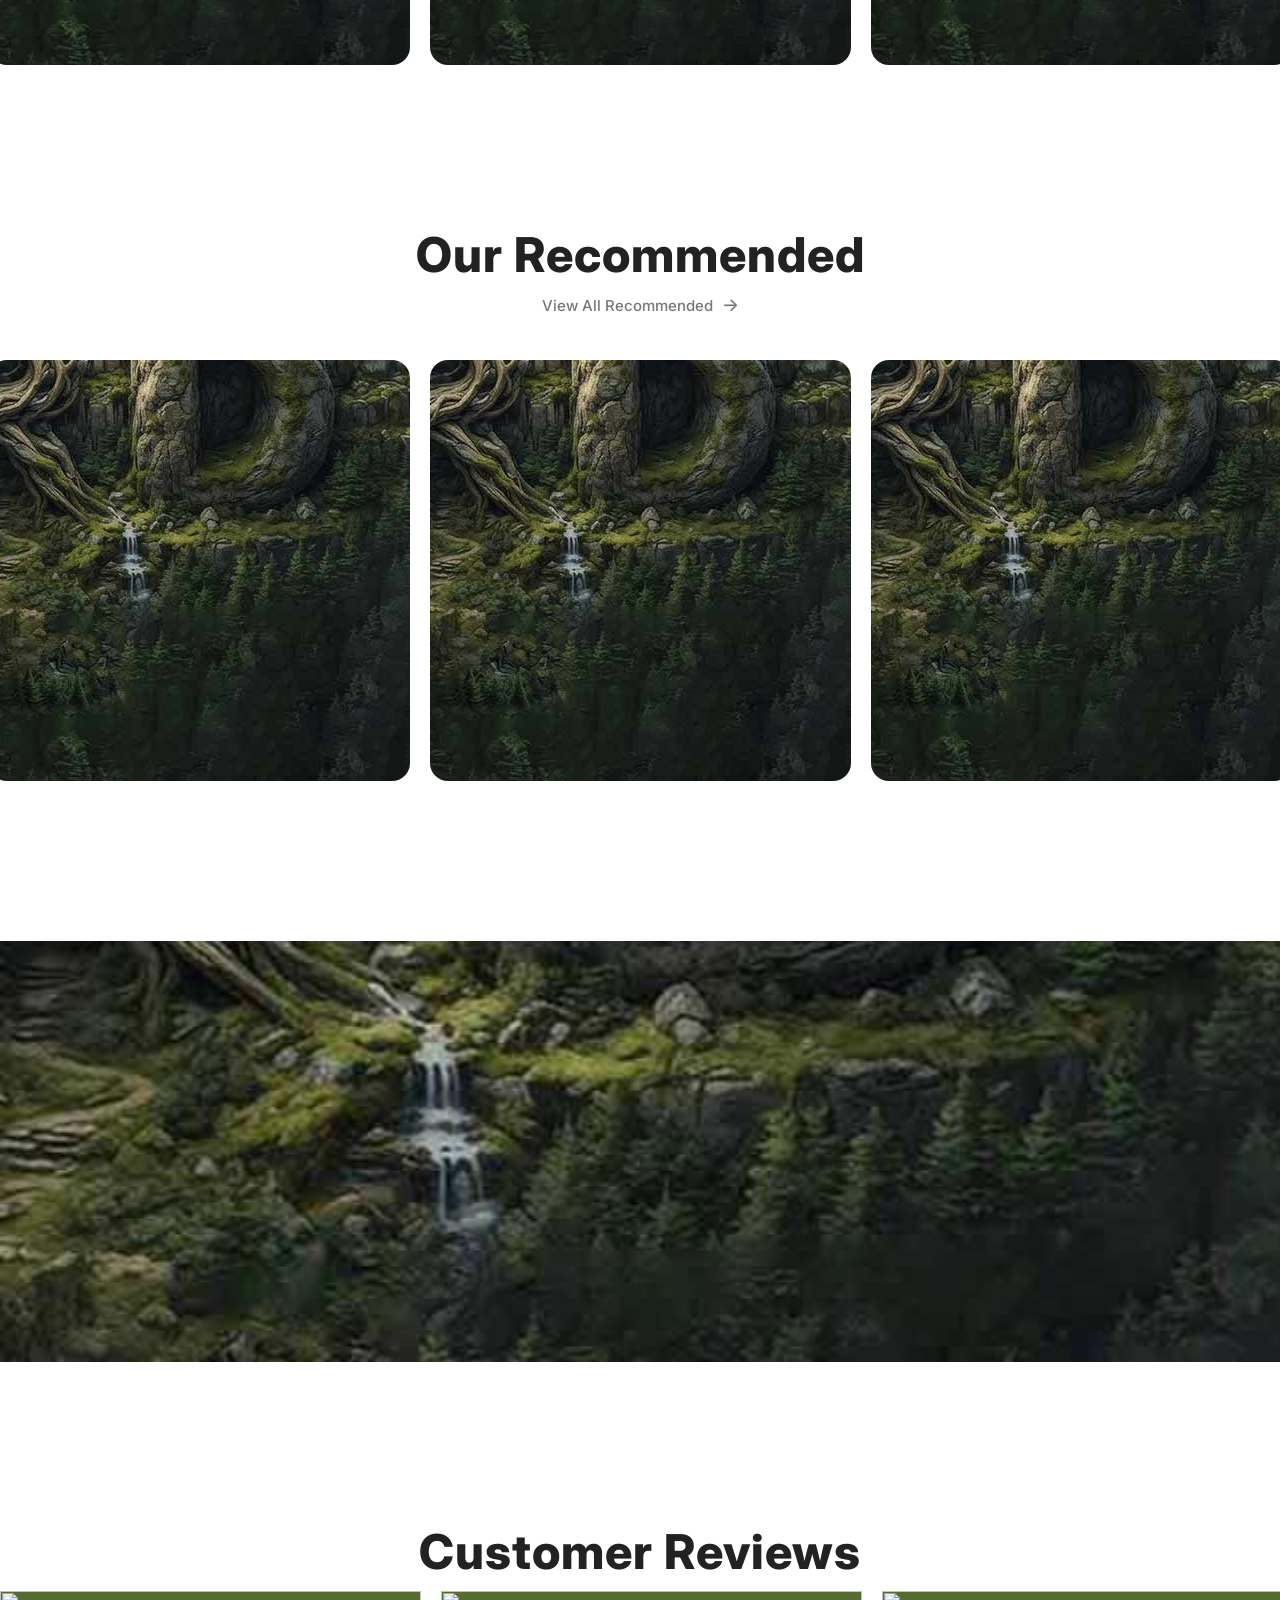
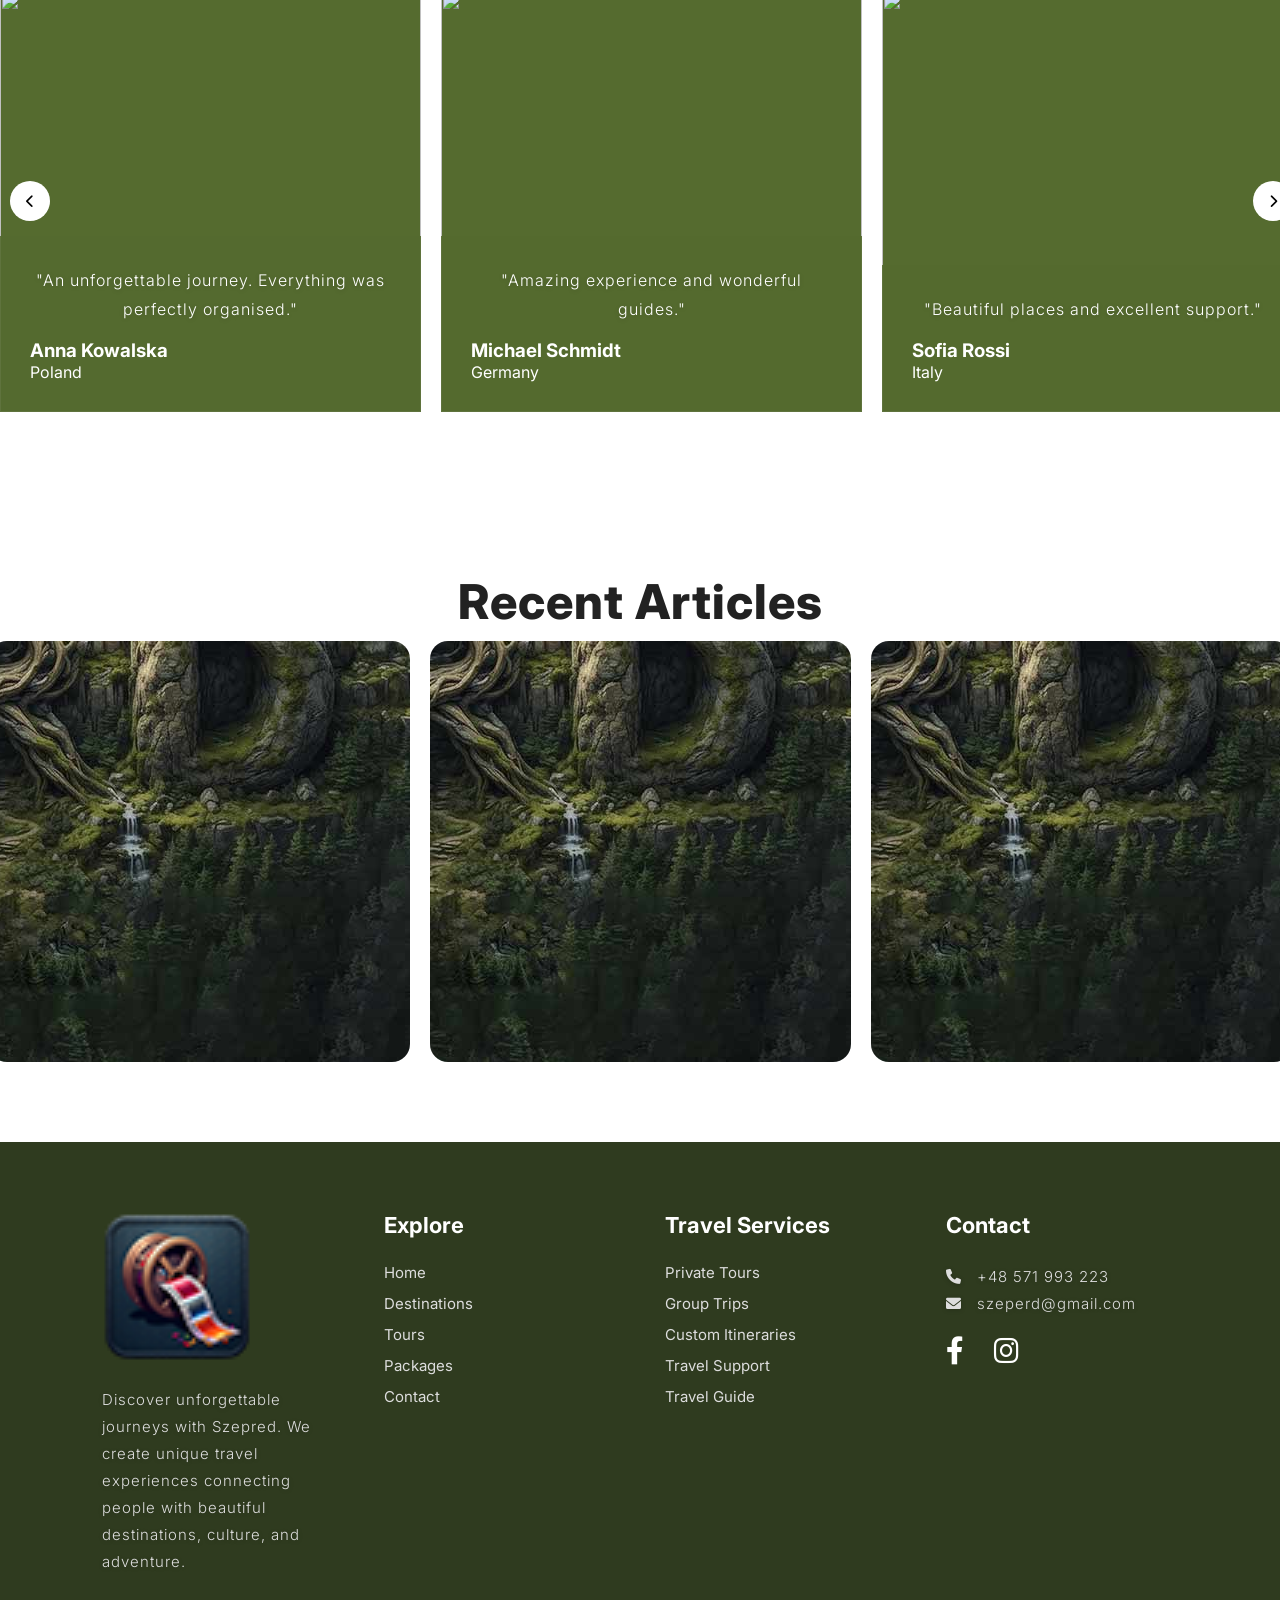
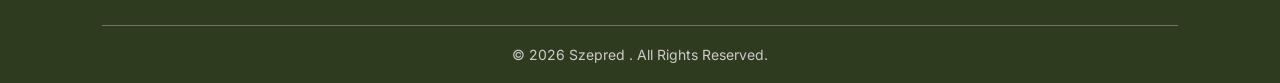
==== commit 2b2db409: "Update index.html" ====
--- a/index.html
+++ b/index.html
@@ -264,8 +264,26 @@
 </div>
 
 
-
-
+<!-- Cloud layer -->
+
+<!-- Cloud behind bac3 -->
+
+<div class="cloud-layer-back">
+
+    <img src="img/cloud1.png" class="cloud cloud1" alt="cloud">
+
+    <img src="img/cloud1.png" class="cloud cloud1-copy" alt="cloud">
+
+</div>
+
+
+<!-- Cloud in front of bac3 -->
+
+<div class="cloud-layer-front">
+
+    <img src="img/cloud2.png" class="cloud cloud2" alt="cloud">
+
+</div>
 
 
 <!-- Foreground -->
@@ -295,36 +313,6 @@
 
 
 </div>
-
-
-
-
-
-
-
-
-
-<!-- CLOUD2 + CLOUD3 (normal layer) -->
-
-<div class="clouds">
-
-<img src="img/cloud2.png"
-class="cloud cloud2"
-alt="cloud">
-
-
-<img src="img/cloud3.png"
-class="cloud cloud3"
-alt="cloud">
-
-</div>
-
-
-<!-- CLOUD1 (front layer) -->
-
-<img src="img/cloud1.png"
-class="cloud cloud1"
-alt="cloud">
 
 
 
--- a/styles.css
+++ b/styles.css
@@ -343,11 +343,14 @@
 }
 
 .cloud {
-  position: absolute;
-  top: 0;
-  width: 800px;
-  height: auto;
-  opacity: 0.8;
+    position: absolute;
+    top: 0;
+    left: 0;
+    width: 800px;
+    height: auto;
+    opacity: 0.8;
+
+    will-change: transform;
 }
 
 .cloud1 {
@@ -366,10 +369,11 @@
 
 @keyframes moveCloud1 {
   from {
-    left: 200%;
+    transform: translateX(200%);
   }
+
   to {
-    left: -800px;
+    transform: translateX(-800px);
   }
 }
 
@@ -523,8 +527,7 @@
 .travel-sections::before{
     display:none;
 }
-    pointer-events: none;
-}
+
 
 .social-right {
     display: flex;
@@ -590,6 +593,8 @@
 
 /* Header icons */
 
+/* Header icons */
+
 .header-icons {
     display: flex;
     gap: 20px;
@@ -597,6 +602,18 @@
     cursor: pointer;
 }
 
+
+.header-icons i{
+
+    color:#333;
+
+    font-size:22px;
+
+    cursor:pointer;
+
+}
+
+
 #menu-btn {
     display: none;
 }
@@ -628,6 +645,10 @@
         margin:auto;
     }
 
+     .cursor-trail{
+        display:none;
+    }
+
 
 
     /* Header mobile */
@@ -641,30 +662,48 @@
     .logo img{
         height:40px;
     }
-
-
-    nav{
-
-        position:absolute;
-        top:60px;
-        left:0;
-        width:100%;
-        background:white;
-
-        display:none;
-        flex-direction:column;
-        gap:20px;
-
-        padding:25px 0;
-
-        box-shadow:0 5px 15px rgba(0,0,0,.2);
-
-    }
-
-
-    nav.show{
-        display:flex;
-    }
+nav{
+
+    position:absolute;
+    top:60px;
+    left:0;
+
+    width:100%;
+
+    background:rgba(47,59,31,0.5);
+
+    display:flex;
+    flex-direction:column;
+
+    gap:20px;
+
+    padding:25px 0;
+
+    box-shadow:0 5px 15px rgba(0,0,0,.2);
+
+    opacity:0;
+
+    transform:translateY(-20px);
+
+    pointer-events:none;
+
+    transition:
+    opacity .4s ease,
+    transform .4s ease;
+
+}
+
+
+
+nav.show{
+
+    opacity:1;
+
+    transform:translateY(0);
+
+    pointer-events:auto;
+
+}
 
 
 
@@ -1265,11 +1304,10 @@
 
 
 .review-slider{
-
     display:flex;
     gap:20px;
-    transition:.5s ease;
-
+    transition:transform .6s cubic-bezier(.25,.8,.25,1);
+    will-change:transform;
 }
 
 
@@ -1802,3 +1840,264 @@
     }
 
 }
+/* =========================
+   CONFIDENCE BANNER MOBILE
+========================= */
+
+@media(max-width:768px){
+
+    .confidence-banner {
+
+        width:90%;
+        height:auto;
+
+        margin:50px auto;
+
+        display:flex;
+        flex-direction:column;
+
+    }
+
+
+    .confidence-text {
+
+        width:100%;
+        height:auto;
+
+        min-height:350px;
+
+        padding:40px 25px;
+
+        order:1;
+
+    }
+
+
+    .confidence-image {
+
+        width:100%;
+        height:350px;
+
+        order:2;
+
+    }
+
+
+    .confidence-image img {
+
+        width:100%;
+        height:350px;
+
+        object-fit:cover;
+
+    }
+
+
+}
+@media(max-width:768px){
+
+    .top-bar{
+        justify-content:flex-end;
+        padding:0 15px;
+    }
+
+
+    /* show only email icon */
+    .contact-left{
+
+        display:flex;
+        margin-right:10px;
+
+    }
+
+
+    .contact-left span:first-child{
+
+        display:none;
+
+    }
+
+
+    .contact-left span:nth-child(2){
+
+        display:flex;
+
+    }
+
+
+    .contact-left span:nth-child(2){
+
+        font-size:0;
+
+    }
+
+
+    .contact-left span:nth-child(2) i{
+
+        font-size:16px;
+        color:#333;
+
+    }
+
+
+
+    /* facebook instagram */
+
+    .social-right{
+
+        margin:0;
+        display:flex;
+        gap:15px;
+
+    }
+
+
+}
+@media(max-width:768px){
+
+    header{
+
+        justify-content:space-between;
+        padding:0 20px;
+
+    }
+
+
+    .logo{
+
+        margin-left:0;
+
+    }
+
+
+    .logo img{
+
+        height:65px;
+         width:auto;
+        transform:translateY(-15px);
+    }
+
+}
+/* Mobile parallax wider view */
+@media(max-width:768px){
+
+    .content img {
+
+        width:120%;
+        height:100%;
+
+        left:-10%;
+        bottom:0;
+
+        object-fit:cover;
+
+    }
+
+
+    .content {
+
+        overflow:hidden;
+
+    }
+
+}
+@media(max-width:768px){
+
+    nav a{
+
+        color:white;
+        font-weight:600;
+
+    }
+
+
+    /* Selected / active menu */
+
+    nav a.active{
+
+        color:#d8c27a;
+
+    }
+
+
+    /* Hover */
+
+    nav a:hover{
+
+        color:#d8c27a;
+
+    }
+
+}
+
+/* =========================
+   SEARCH BOX
+========================= */
+
+.search-box{
+
+    position:absolute;
+
+    right:90px;
+    top:50%;
+
+    transform:translateY(-50%) translateX(30px);
+
+    width:250px;
+
+    opacity:0;
+    visibility:hidden;
+
+    transition:0.3s ease;
+
+    z-index:9999;
+
+}
+
+
+.search-box.open{
+
+    opacity:1;
+
+    visibility:visible;
+
+    transform:translateY(-50%) translateX(0);
+
+}
+
+
+
+.search-box input{
+
+    width:100%;
+    height:42px;
+
+    padding:0 20px;
+
+    border-radius:25px;
+
+    border:1px solid #777;
+
+    background:white;
+
+    color:#333;
+
+    font-size:16px;
+
+}
+
+.cloud1 {
+    display: none;
+}
+
+.cloud2 {
+    display: none;
+}
+
+.cloud3 {
+    display: none;
+}
+
+.cloud {
+    display: none;
+}
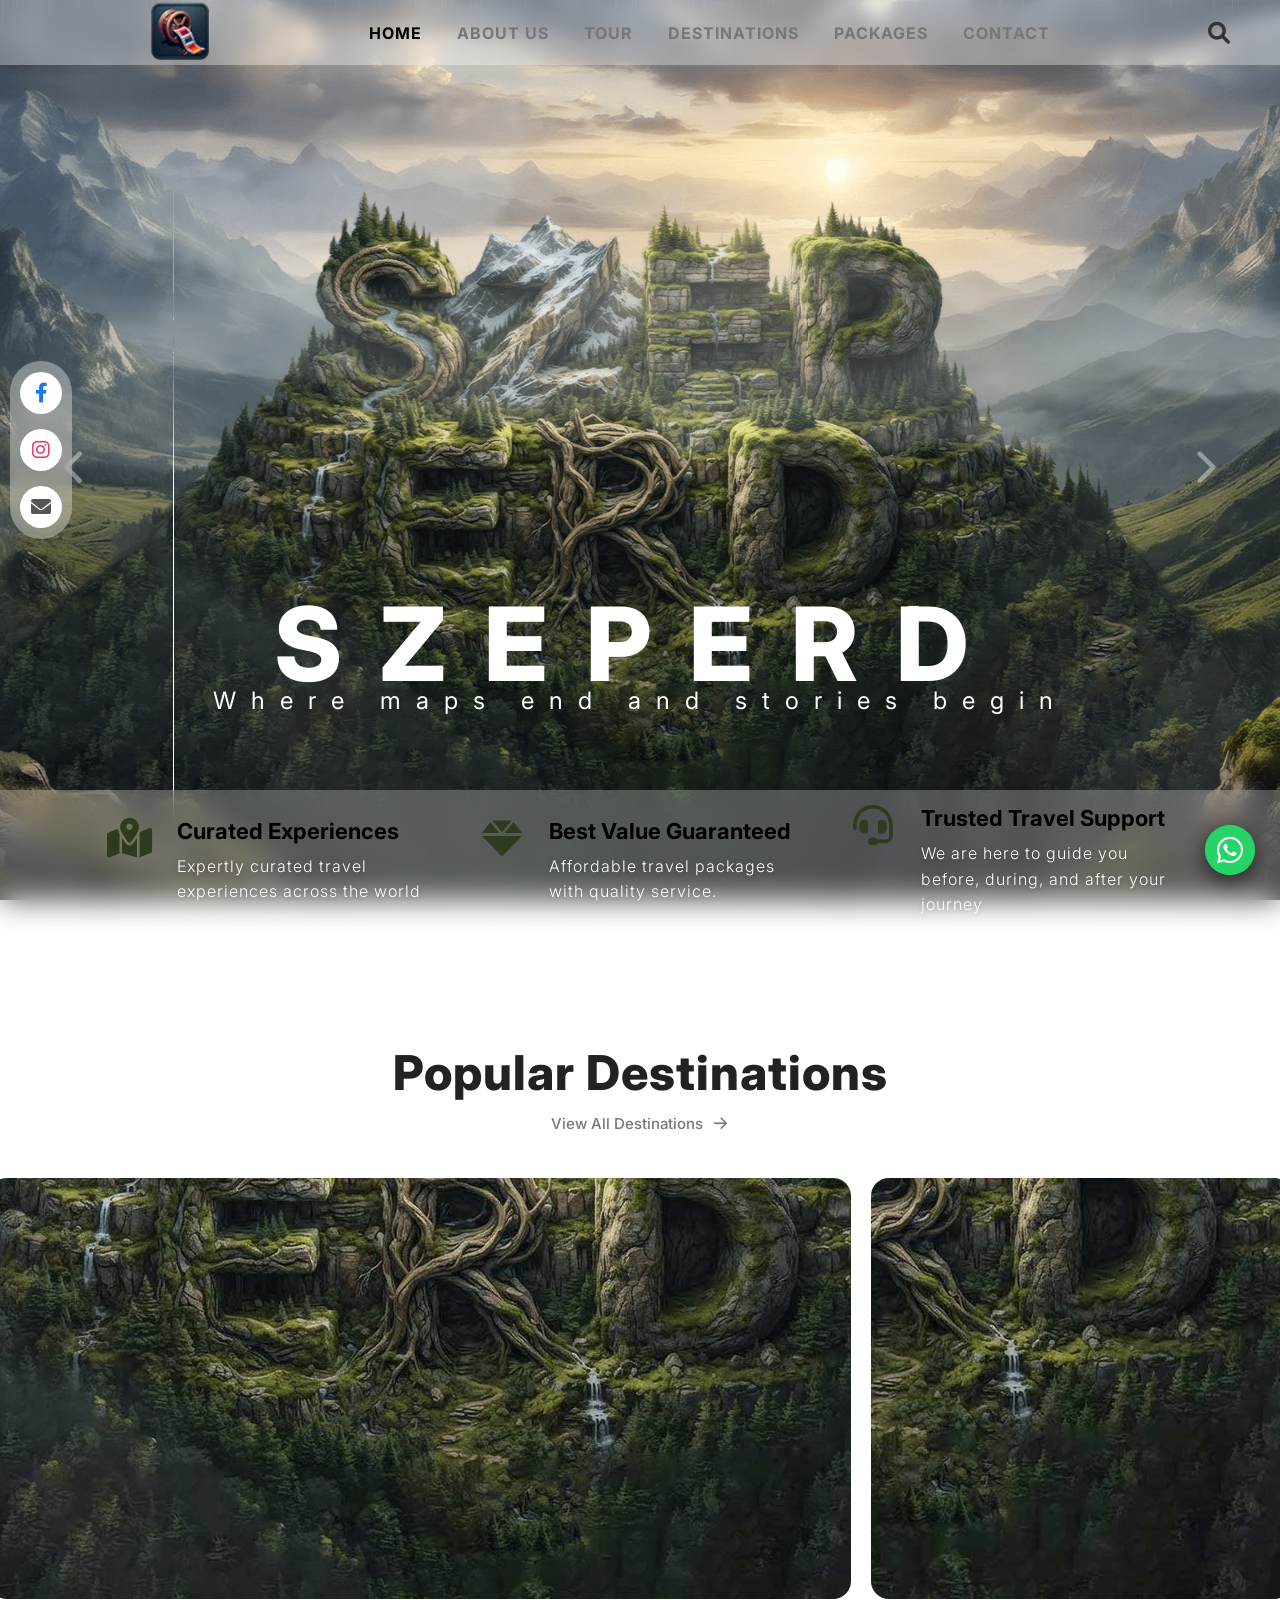
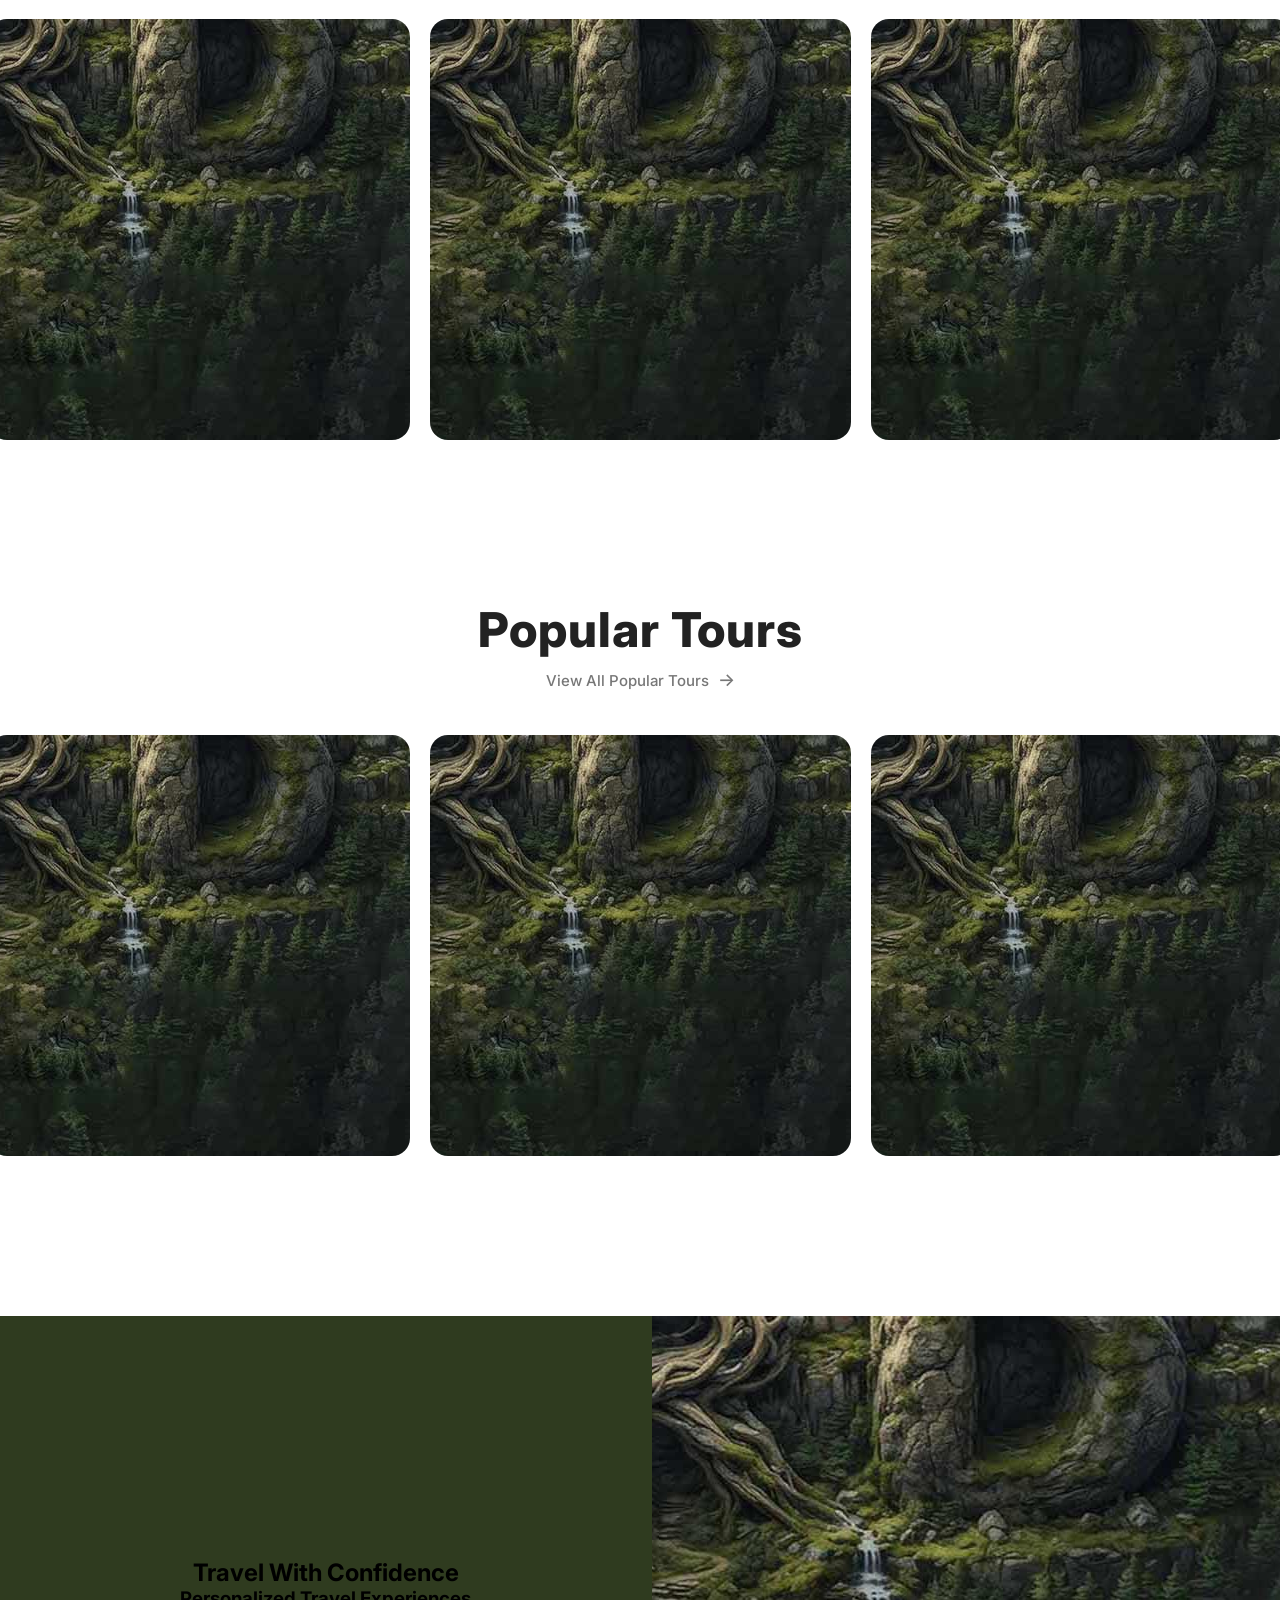
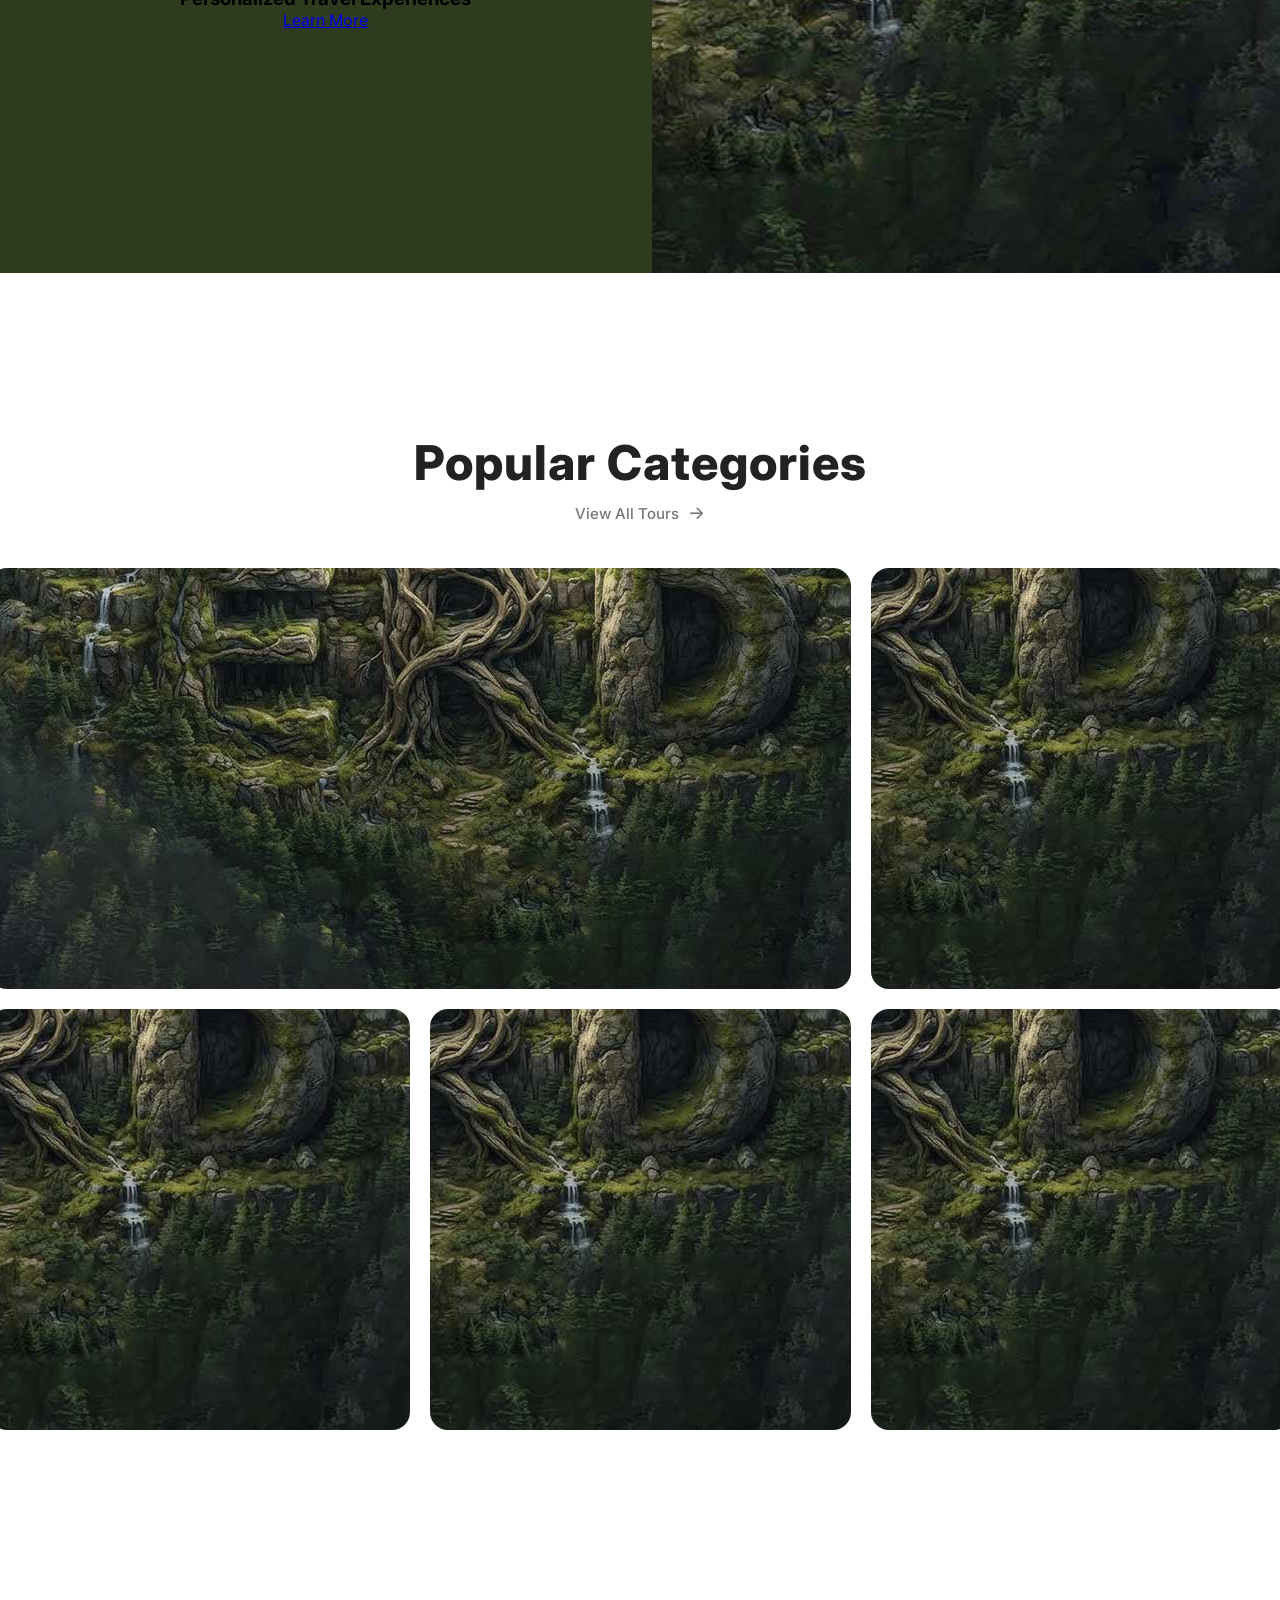
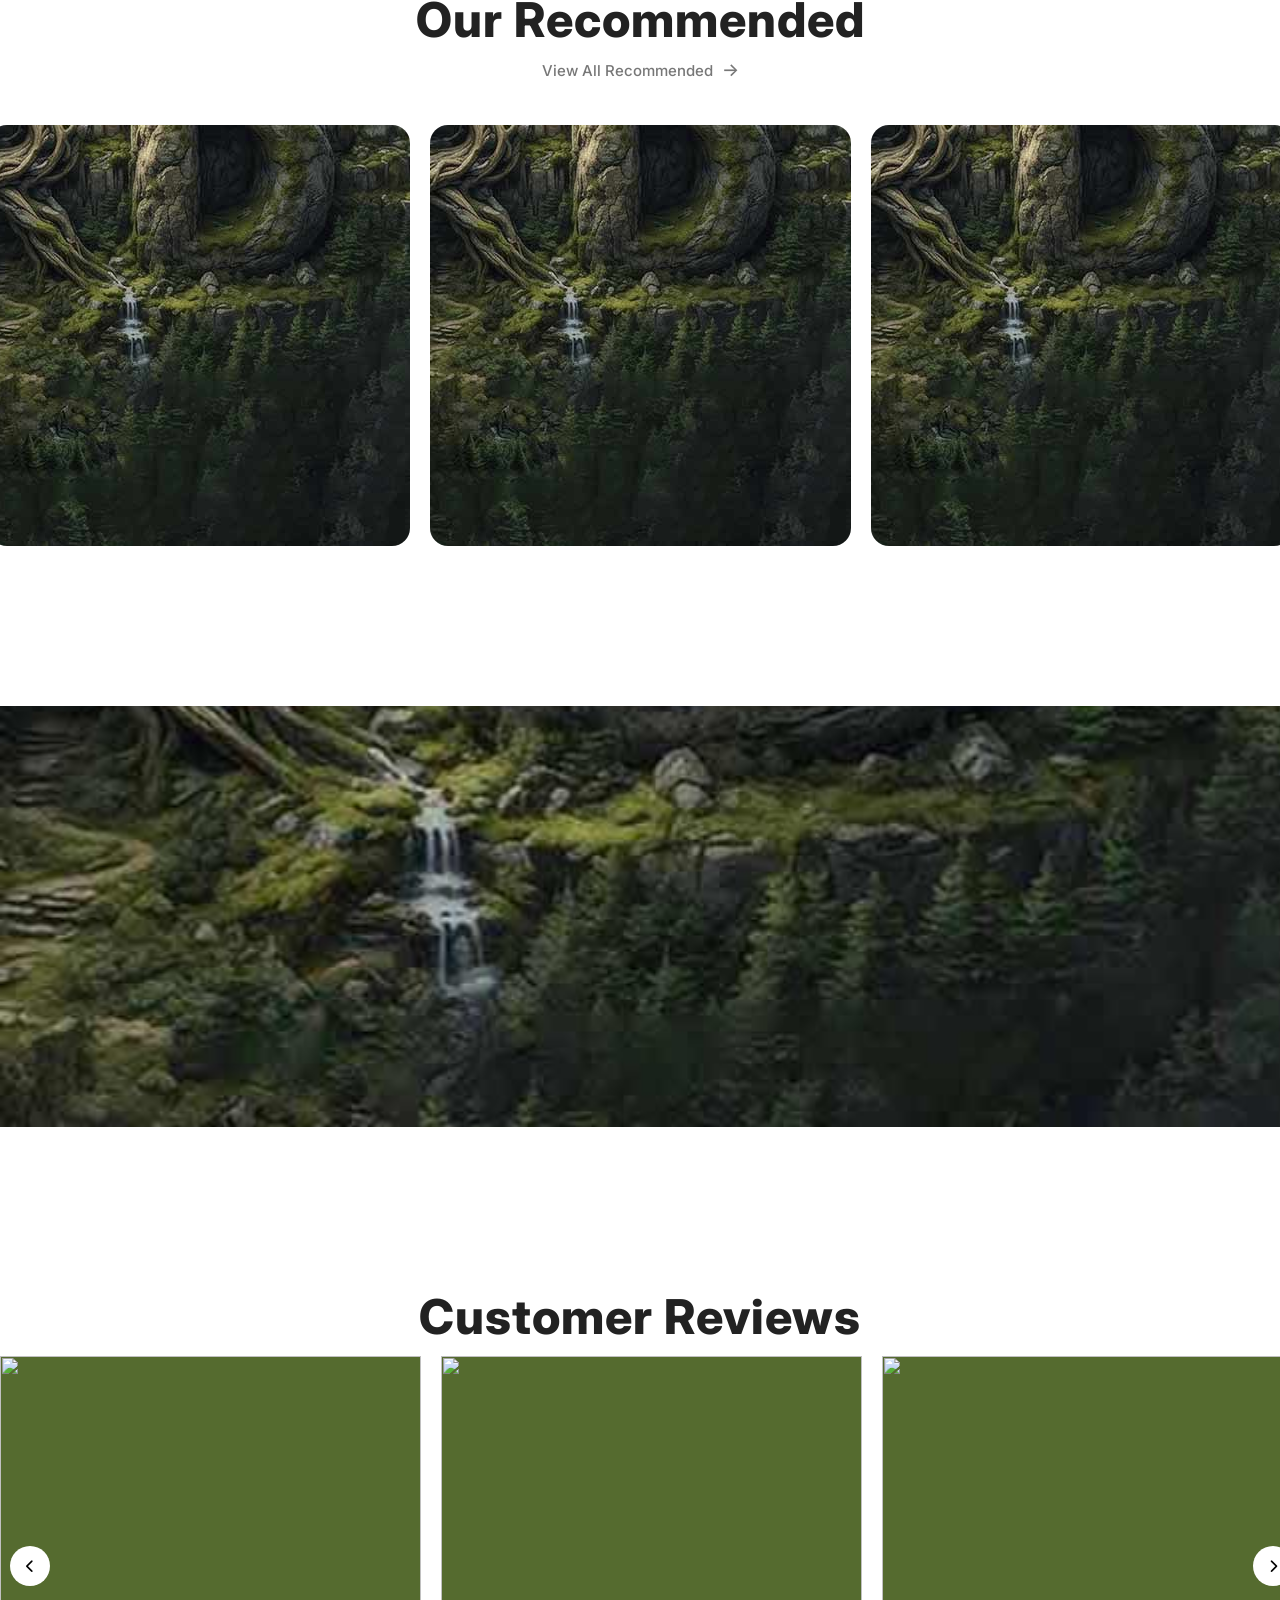
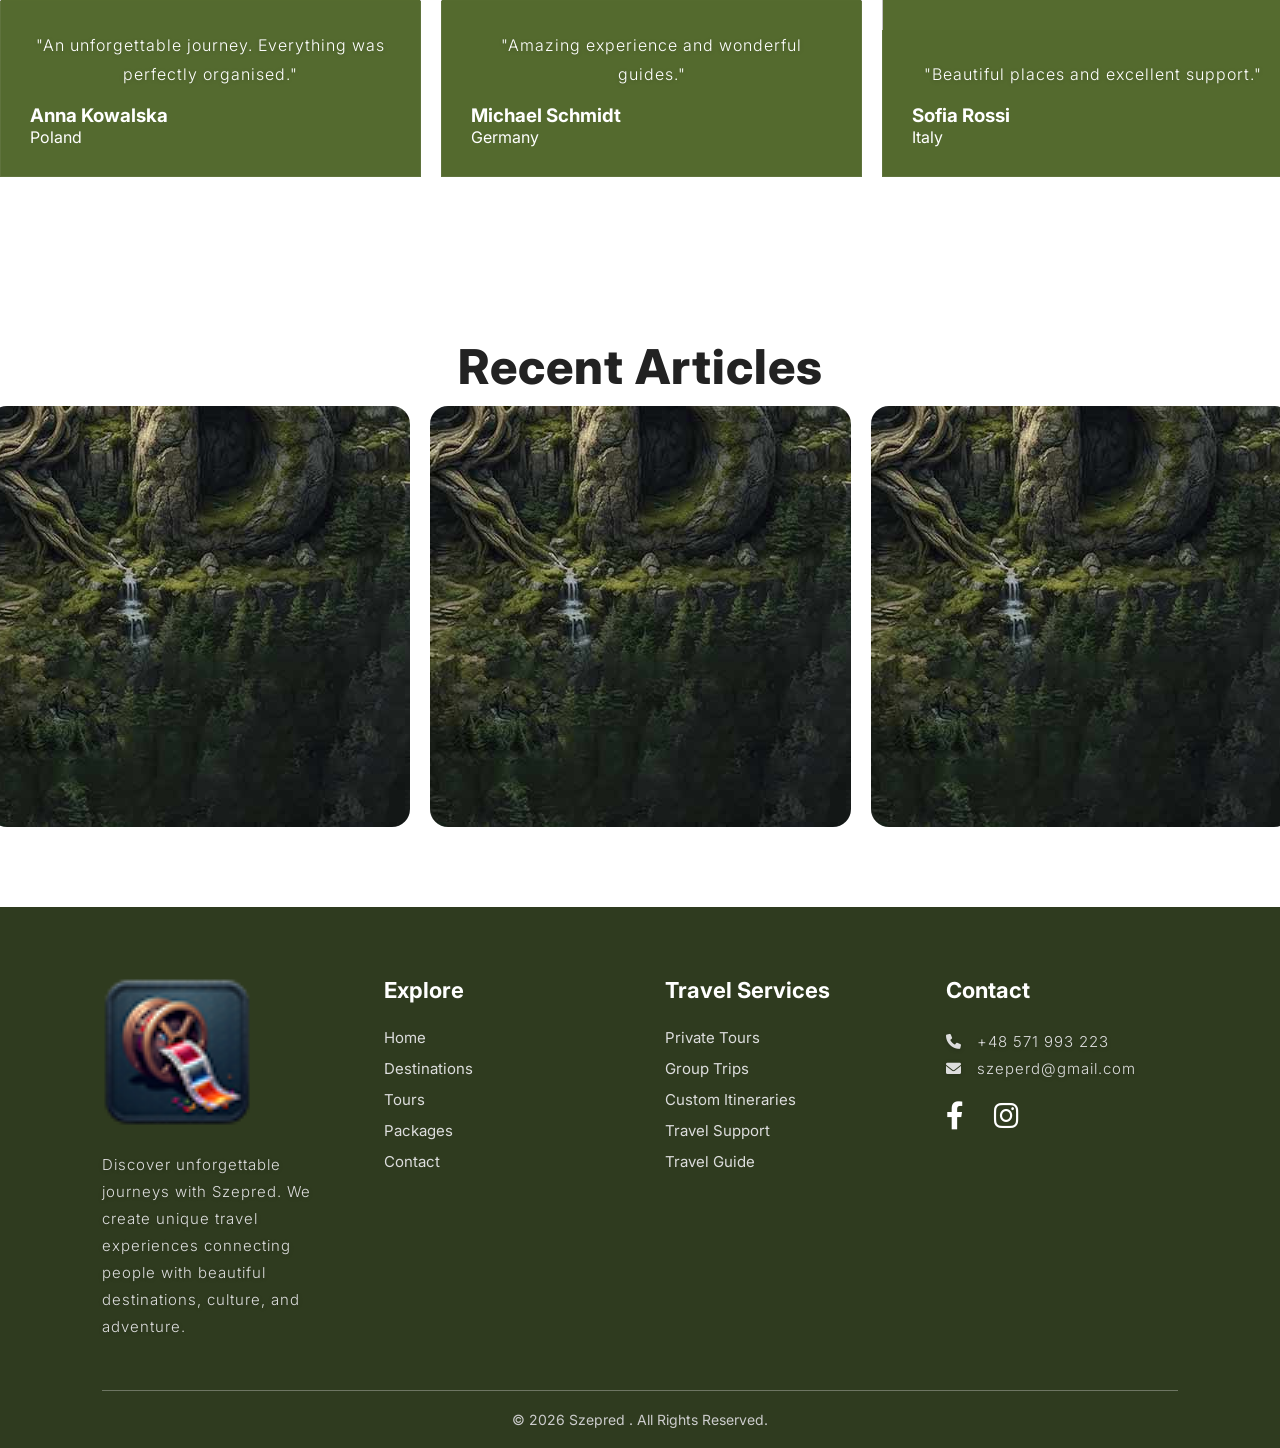
==== commit 2a4e8d79: "Update index.html" ====
--- a/index.html
+++ b/index.html
@@ -45,75 +45,39 @@
 
 </a>
 
- <!-- search BAR -->
-
-
-
-<!-- TOP CONTACT BAR -->
-
-<div class="top-bar">
-
-
-<div class="contact-left">
-
-
-<span>
-
-<a href="tel:+48999999999">
-
-<i class="fas fa-phone"></i>
-+48 571 993 223
-
-</a>
-
-</span>
-
-
-
-<span>
-
-<a href="mailto:szeperd@gmail.com">
-
-<i class="fas fa-envelope"></i>
-szeperd@gmail.com
-
-</a>
-
-</span>
-
-
-</div>
-
-
-
-
-
-<div class="social-right">
-
-
-<a href="https://www.facebook.com/61591650942826/" target="_blank">
-
-<i class="fab fa-facebook-f"></i>
-
-</a>
-
-
-
-<a href="https://www.instagram.com/szeperd" target="_blank">
-
-<i class="fab fa-instagram"></i>
-
-</a>
-
-
-</div>
-
-
-
-</div>
-
-
-
+
+
+  <!-- WhatsApp Floating Button -->
+
+<a href="https://wa.me/48571993223"
+class="whatsapp-float"
+target="_blank"
+aria-label="Chat on WhatsApp">
+
+<i class="fab fa-whatsapp"></i>
+
+</a>
+
+
+<!-- Floating Social -->
+
+<div class="floating-social">
+
+    <a href="https://www.facebook.com/61591650942826/" target="_blank">
+        <i class="fab fa-facebook-f"></i>
+    </a>
+
+
+    <a href="https://www.instagram.com/szeperd" target="_blank">
+        <i class="fab fa-instagram"></i>
+    </a>
+
+
+    <a href="mailto:szeperd@gmail.com">
+        <i class="fas fa-envelope"></i>
+    </a>
+
+</div>
 
 
 
@@ -191,6 +155,8 @@
     <i class="fas fa-bars" id="menu-btn"></i>
 
 </div>
+
+
 </header>
 
 
@@ -253,7 +219,7 @@
 
 
 <h3>
-Will Lead Your Way
+Where maps end and stories begin
 </h3>
 
 
@@ -1008,5 +974,7 @@
 });
 
 </script>
+
+
 </body>
 </html>
--- a/styles.css
+++ b/styles.css
@@ -1,4 +1,10 @@
 @import url('https://fonts.googleapis.com/css2?family=Inter:ital,opsz,wght@0,14..32,100..900;1,14..32,100..900&display=swap');
+ 
+ 
+ html {
+    scroll-behavior: smooth;
+}
+
 
 * {
   padding: 0;
@@ -35,22 +41,41 @@
   pointer-events: none;
 }
 
-/* Background-images / Parallax layers */
-.content img {
-  position: absolute;
-  bottom: -3%;
-  left: -3%;
-  width: 106%;
-  height: 106%;
-  object-fit: cover;
-  pointer-events: none;
-  transition: transform 0.3s ease-out;
+/* =========================
+   Background Parallax Layers
+========================= */
+
+.content > img {
+    position:absolute;
+    bottom:0%;
+    left:-3%;
+    width:106%;
+    height:100%;
+    object-fit:cover;
+    pointer-events:none;
+    transition:transform 0.3s ease-out;
+}
+
+
+/* =========================
+   Cloud Image Override
+========================= */
+
+.cloud {
+    position:absolute;
+    width:auto;
+    height:auto;
+    bottom:auto;
+    left:auto;
+    object-fit:contain;
+    pointer-events:none;
+    transition:none;
 }
 
 .content{
     position: relative;
     width: 100%;
-    height: 100vh;
+    height: 100Vh;
     overflow: hidden;
 }
 
@@ -77,15 +102,25 @@
 /* Main white header */
 
 header {
-    position: relative;
-    width: 100%;
-    height: 65px;
-    background: white;
-    display: flex;
-    align-items: center;
-    justify-content: space-between;
-    padding: 0 50px;
-    z-index: 10;
+    position:absolute;
+    top:0;
+    left:0;
+    left:0;
+    width:100%;
+    height:65px;
+
+    background:transparent !important;
+
+    backdrop-filter:none;
+    -webkit-backdrop-filter:none;
+
+    display:flex;
+    align-items:center;
+    justify-content:space-between;
+
+    padding:0 50px;
+
+    z-index:100;
 }
 
 
@@ -164,7 +199,7 @@
 }
 
 .title h1 {
-  font-size: clamp(60px, 12vw, 15rem);
+  font-size: clamp(40px, 8vw, 7rem);
   font-weight: 800;
   letter-spacing: clamp(10px, 3vw, 50px);
   text-transform: uppercase;
@@ -330,70 +365,7 @@
   }
 }
 
-/* Cloud animations */
-.clouds {
-  position: absolute;
-  top: 0;
-  left: 0;
-  width: 100%;
-  height: 100%;
-  overflow: hidden;
-  z-index: 2;
-  pointer-events: none;
-}
-
-.cloud {
-    position: absolute;
-    top: 0;
-    left: 0;
-    width: 800px;
-    height: auto;
-    opacity: 0.8;
-
-    will-change: transform;
-}
-
-.cloud1 {
-  animation: moveCloud1 110s linear infinite;
-}
-
-.cloud2 {
-  animation: moveCloud2 120s linear infinite;
-  top: 40%;
-}
-
-.cloud3 {
-  animation: moveCloud3 100s linear infinite;
-  top: 20%;
-}
-
-@keyframes moveCloud1 {
-  from {
-    transform: translateX(200%);
-  }
-
-  to {
-    transform: translateX(-800px);
-  }
-}
-
-@keyframes moveCloud2 {
-  from {
-    left: 100%;
-  }
-  to {
-    left: -800px;
-  }
-}
-
-@keyframes moveCloud3 {
-  from {
-    left: 150%;
-  }
-  to {
-    left: -800px;
-  }
-}
+
 
 /* Rain effect */
 .rain {
@@ -495,23 +467,9 @@
   position: relative;
 }
 
-.content::after {
-    content: "";
-    position: absolute;
-    bottom:0;
-    left:0;
-    width:100%;
-    height:160px;
-
-    background:linear-gradient(
-        to bottom,
-        transparent,
-        rgba(53,66,31,0.8)
-    );
-
-    pointer-events:none;
-    z-index:10;
-}
+
+
+
 /* Smooth transition from parallax to next section */
 .travel-sections {
   position: relative;
@@ -552,31 +510,9 @@
     font-size:20px;
 }
 
-.top-bar {
-    height: 40px;
-    background: white;
-    display: flex;
-    justify-content: space-between;
-    align-items: center;
-    padding: 0 50px;
-    font-size: 14px;
-    color: #333;
-    width: 100%;
-    box-sizing: border-box;
-    white-space: nowrap;
-}
-
-.contact-left {
-    display: flex;
-    align-items: center;
-    gap: 30px;
-}
-
-.contact-left span {
-    display: flex;
-    align-items: center;
-    gap: 8px;
-}
+
+
+
 
 .social-right {
     display: flex;
@@ -591,7 +527,7 @@
     text-decoration: none;
 }
 
-/* Header icons */
+
 
 /* Header icons */
 
@@ -780,59 +716,117 @@
     }
 
 }
-/* Feature Bar */
+/* =========================
+   GLASS FEATURE BAR
+========================= */
 
 .feature-bar {
-    background:#2f3b1f;
+
+    background:rgba(255,255,255,0.25);
+
+    backdrop-filter:blur(15px);
+    -webkit-backdrop-filter:blur(15px);
+
+    border-top:0px solid rgba(255,255,255,0.35);
+    border-bottom:0px solid rgba(255,255,255,0.25);
+
+
+    overflow:hidden;
+
     display:flex;
     flex-direction:row;
+
     justify-content:space-between;
     align-items:center;
-    padding:40px 8%;
+
+    padding:15px 8%;
+    
+    margin-top:-80Px;
+
     gap:40px;
+
     position:relative;
-    z-index:20;
-}
-
+
+    z-index:50;
+     transform:translateY(-30px);
+
+}
+
+
+
+
+
+
+/* Feature items */
 
 .feature-item {
+
     flex:1;
+
     display:flex;
+
     align-items:flex-start;
+
     gap:20px;
-}
-
+
+    position:relative;
+    z-index:5;
+
+}
+
+
+
+/* Icons */
 
 .feature-icon {
 
-    font-size:45px;
+    font-size:40px;
+
+    color:#2f3b1f;
+
+    width:55px;
+
+    text-align:center;
+
+    flex-shrink:0;
+
+}
+
+
+
+/* Heading */
+
+.feature-item h3 {
+
+    color:light green;
+
+    font-size:22px;
+
+    margin-bottom:10px;
+
+}
+
+
+
+/* Description */
+
+.feature-item p {
+
     color:white;
 
-    width:55px;
-    text-align:center;
-
-    flex-shrink:0;
-
-}
-
-
-.feature-item h3 {
-    color:white;
-    font-size:22px;
-    margin-bottom:10px;
-}
-
-
-.feature-item p {
-    color:#ddd;
     width:100%;
+
     text-align:left;
+
     font-size:16px;
+
     line-height:1.6;
+
     animation:none;
+
     opacity:1;
-}
-
+
+}
 
 /* Mobile */
 
@@ -860,8 +854,8 @@
     bottom: 25px;
     right: 25px;
 
-    width: 65px;
-    height: 65px;
+    width: 50px;
+    height: 50px;
 
     background: #25D366;
     color: #fff;
@@ -872,7 +866,7 @@
     justify-content: center;
     align-items: center;
 
-    font-size: 34px;
+    font-size: 30px;
     text-decoration: none;
 
     box-shadow: 0 6px 20px rgba(0,0,0,.3);
@@ -1714,18 +1708,7 @@
 
 }
 
-/* =========================
-   MOUSE PARALLAX EFFECT
-========================= */
-
-.content img {
-    transform: translate(
-        var(--moveX,0px),
-        var(--moveY,0px)
-    );
-
-    transition: transform 0.3s ease-out;
-}
+
 
 /* =========================
    MOUSE LIGHT TRAIL
@@ -1978,12 +1961,29 @@
     }
 
 }
+
+/* Mouse parallax only for background layers */
+.content > img {
+    transform: translate(
+        var(--moveX,0px),
+        var(--moveY,0px)
+    );
+    transition: transform 0.3s ease-out;
+}
+
+
+/* Keep clouds independent */
+.cloud {
+    transform:none;
+}
+
+
 /* Mobile parallax wider view */
 @media(max-width:768px){
 
     .content img {
 
-        width:120%;
+        width:110%;
         height:100%;
 
         left:-10%;
@@ -2086,18 +2086,178 @@
 
 }
 
-.cloud1 {
-    display: none;
-}
-
-.cloud2 {
-    display: none;
-}
-
-.cloud3 {
-    display: none;
-}
-
-.cloud {
-    display: none;
-}
+
+/* =========================
+   Clouds
+========================= */
+
+
+/* Clouds behind bac3 */
+
+.cloud-layer-back{
+
+    position:absolute;
+    top:0;
+    left:0;
+    width:100%;
+    height:100%;
+    overflow:hidden;
+    pointer-events:none;
+    z-index:2;
+
+}
+
+
+
+/* Clouds in front of bac3 */
+
+.cloud-layer-front{
+
+    position:absolute;
+    top:0;
+    left:0;
+    width:100%;
+    height:100%;
+    overflow:hidden;
+    pointer-events:none;
+    z-index:4;
+
+}
+
+
+
+.cloud{
+
+    position:absolute;
+    left:0;
+    animation:cloudMove 60s linear infinite;
+
+}
+
+
+
+/* cloud1.png - back layer */
+
+.cloud-layer-back .cloud1{
+
+    width:700px;
+    top:5%;
+    opacity:0.5;
+    z-index:2;
+
+}
+
+
+
+/* duplicate cloud1.png - smaller back cloud */
+
+.cloud-layer-back .cloud1-copy{
+
+    width:;1050px
+    top:-25px;
+    opacity:0.15;
+    animation-duration:90s;
+    z-index:3;
+
+}
+
+
+
+/* cloud2.png - front layer */
+
+.cloud-layer-front .cloud2{
+
+    width:1500px;
+    top:20%;
+    opacity:0.9;
+    animation-duration:130s
+    z-index:4;
+
+}
+
+@keyframes cloudMove{
+
+    from{
+        transform:translateX(250%);
+    }
+
+    to{
+        transform:translateX(-150%);
+    }
+
+}
+
+
+/* testing header */
+header {
+    background: rgba(255,255,255,0.35) !important;
+    backdrop-filter: blur(8px);
+    -webkit-backdrop-filter: blur(8px);
+}
+
+
+/* Floating Social */
+
+.floating-social{
+
+    position:fixed;
+
+    left:10px;
+    top:50%;
+
+    transform:translateY(-50%);
+
+    display:flex;
+    flex-direction:column;
+
+    gap:15px;
+
+    background:rgba(255,255,255,0.35);
+
+    backdrop-filter:blur(10px);
+
+    padding:11px 10px;
+
+    border-radius:40px;
+
+    z-index:9999;
+
+}
+
+
+.floating-social a{
+
+    width:42px;
+    height:42px;
+
+    border-radius:50%;
+
+    display:flex;
+
+    justify-content:center;
+    align-items:center;
+
+    background:white;
+
+    text-decoration:none;
+
+    font-size:20px;
+
+}
+
+
+
+.floating-social .fa-facebook-f{
+    color:#1877F2;
+}
+
+
+.floating-social .fa-instagram{
+    color:#E4405F;
+}
+
+
+.floating-social .fa-envelope{
+    color:#555;
+}
+
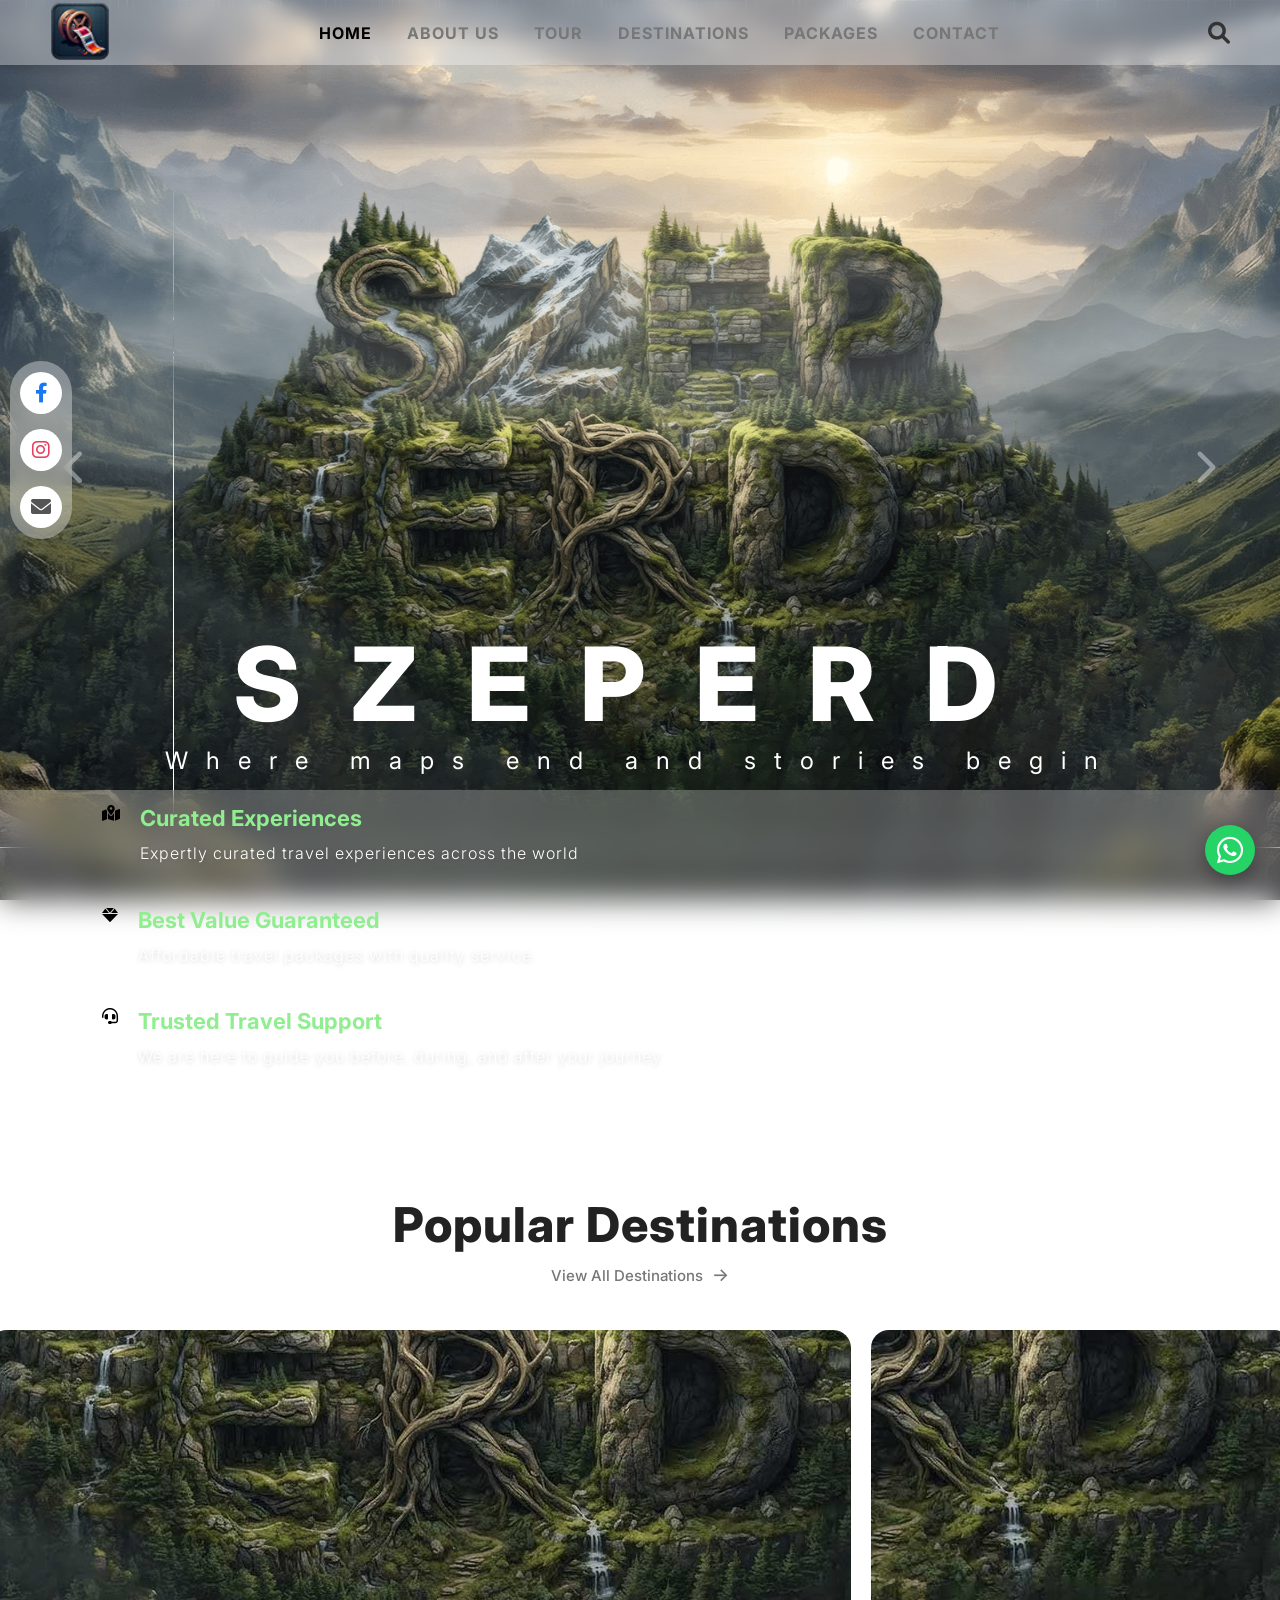
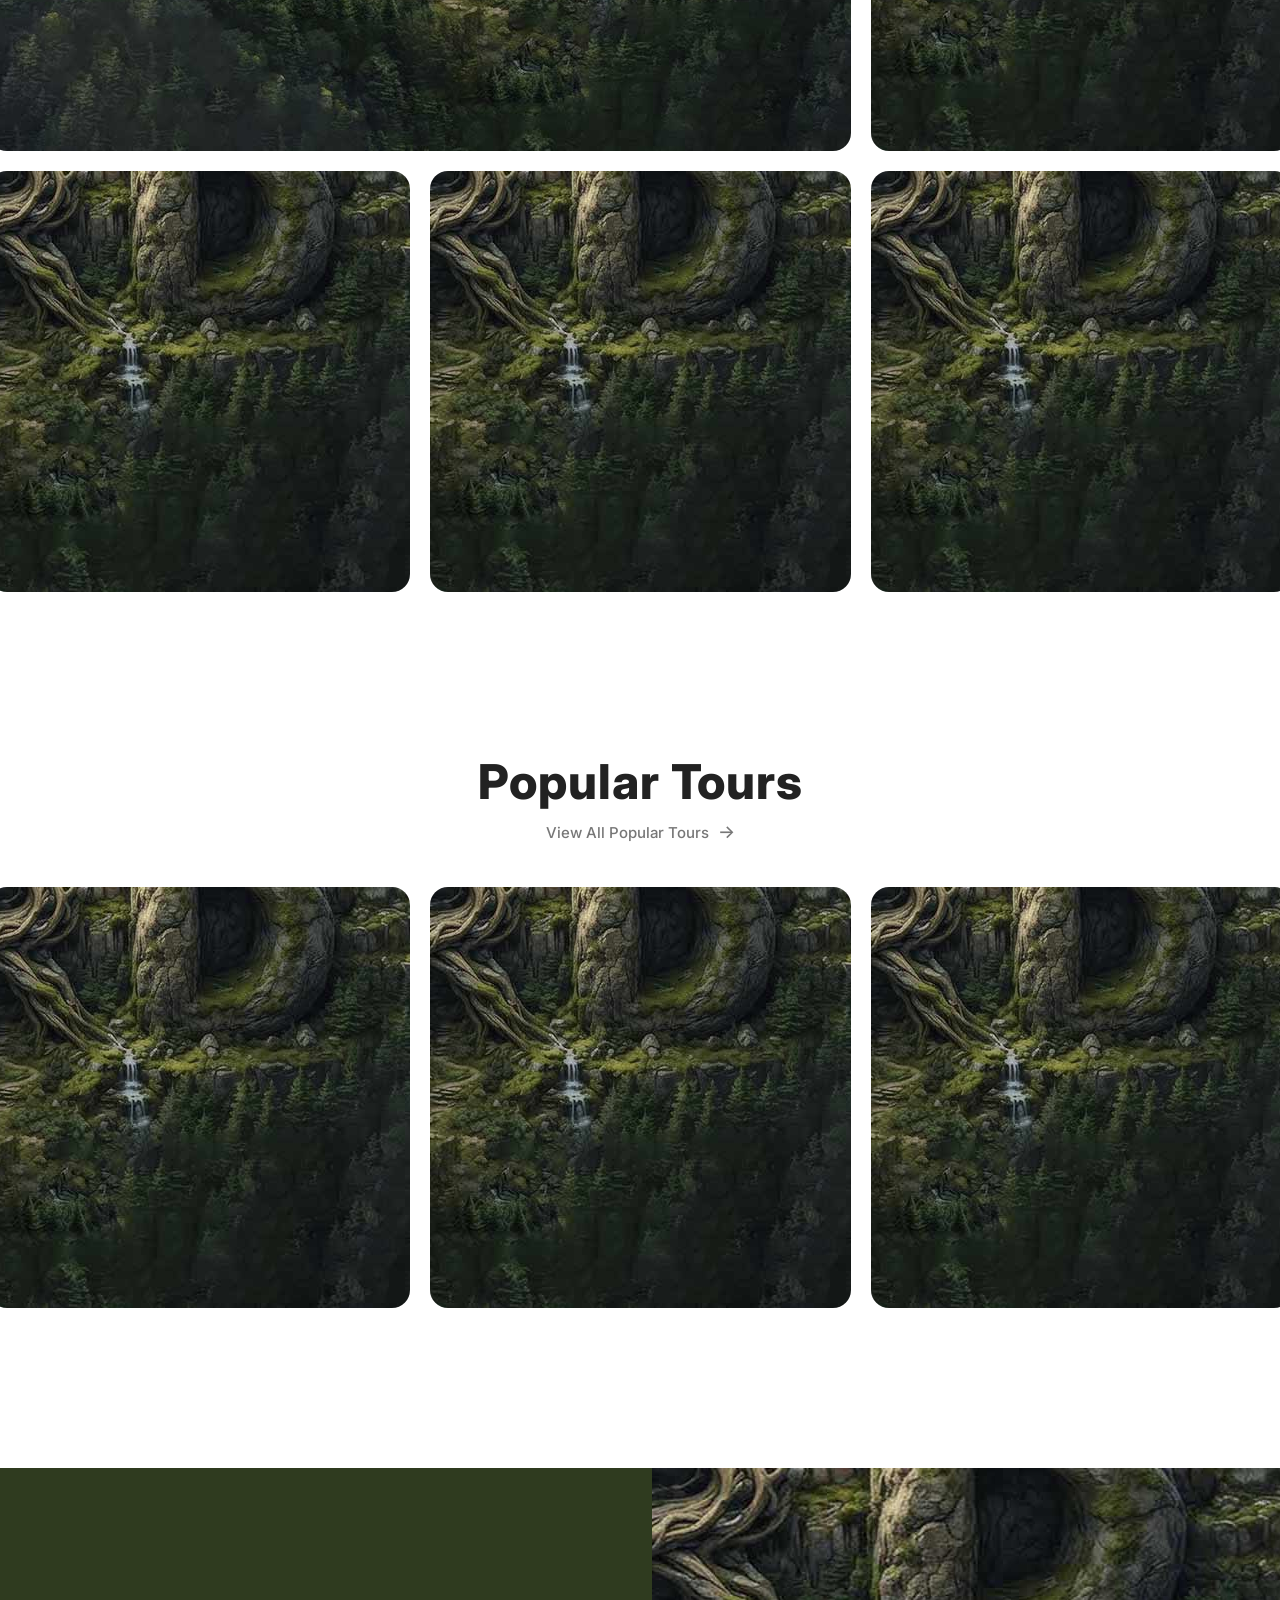
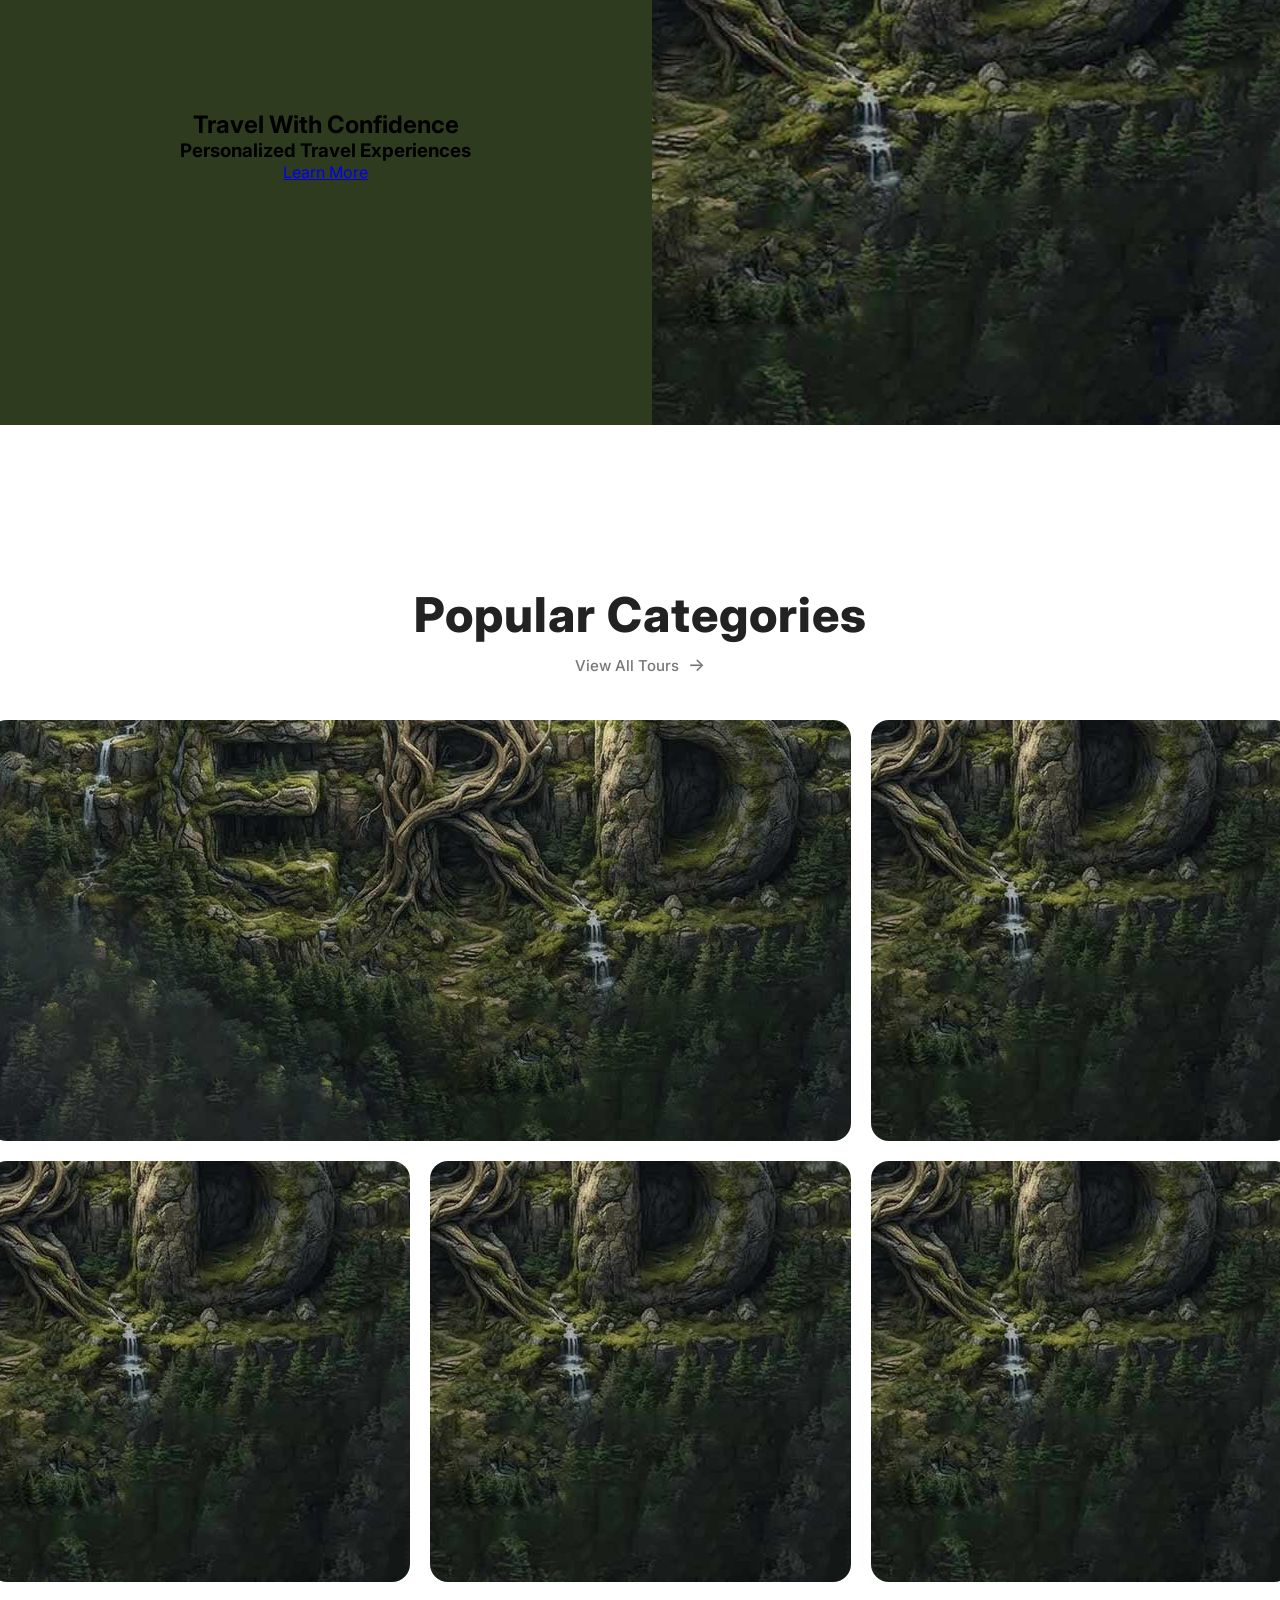
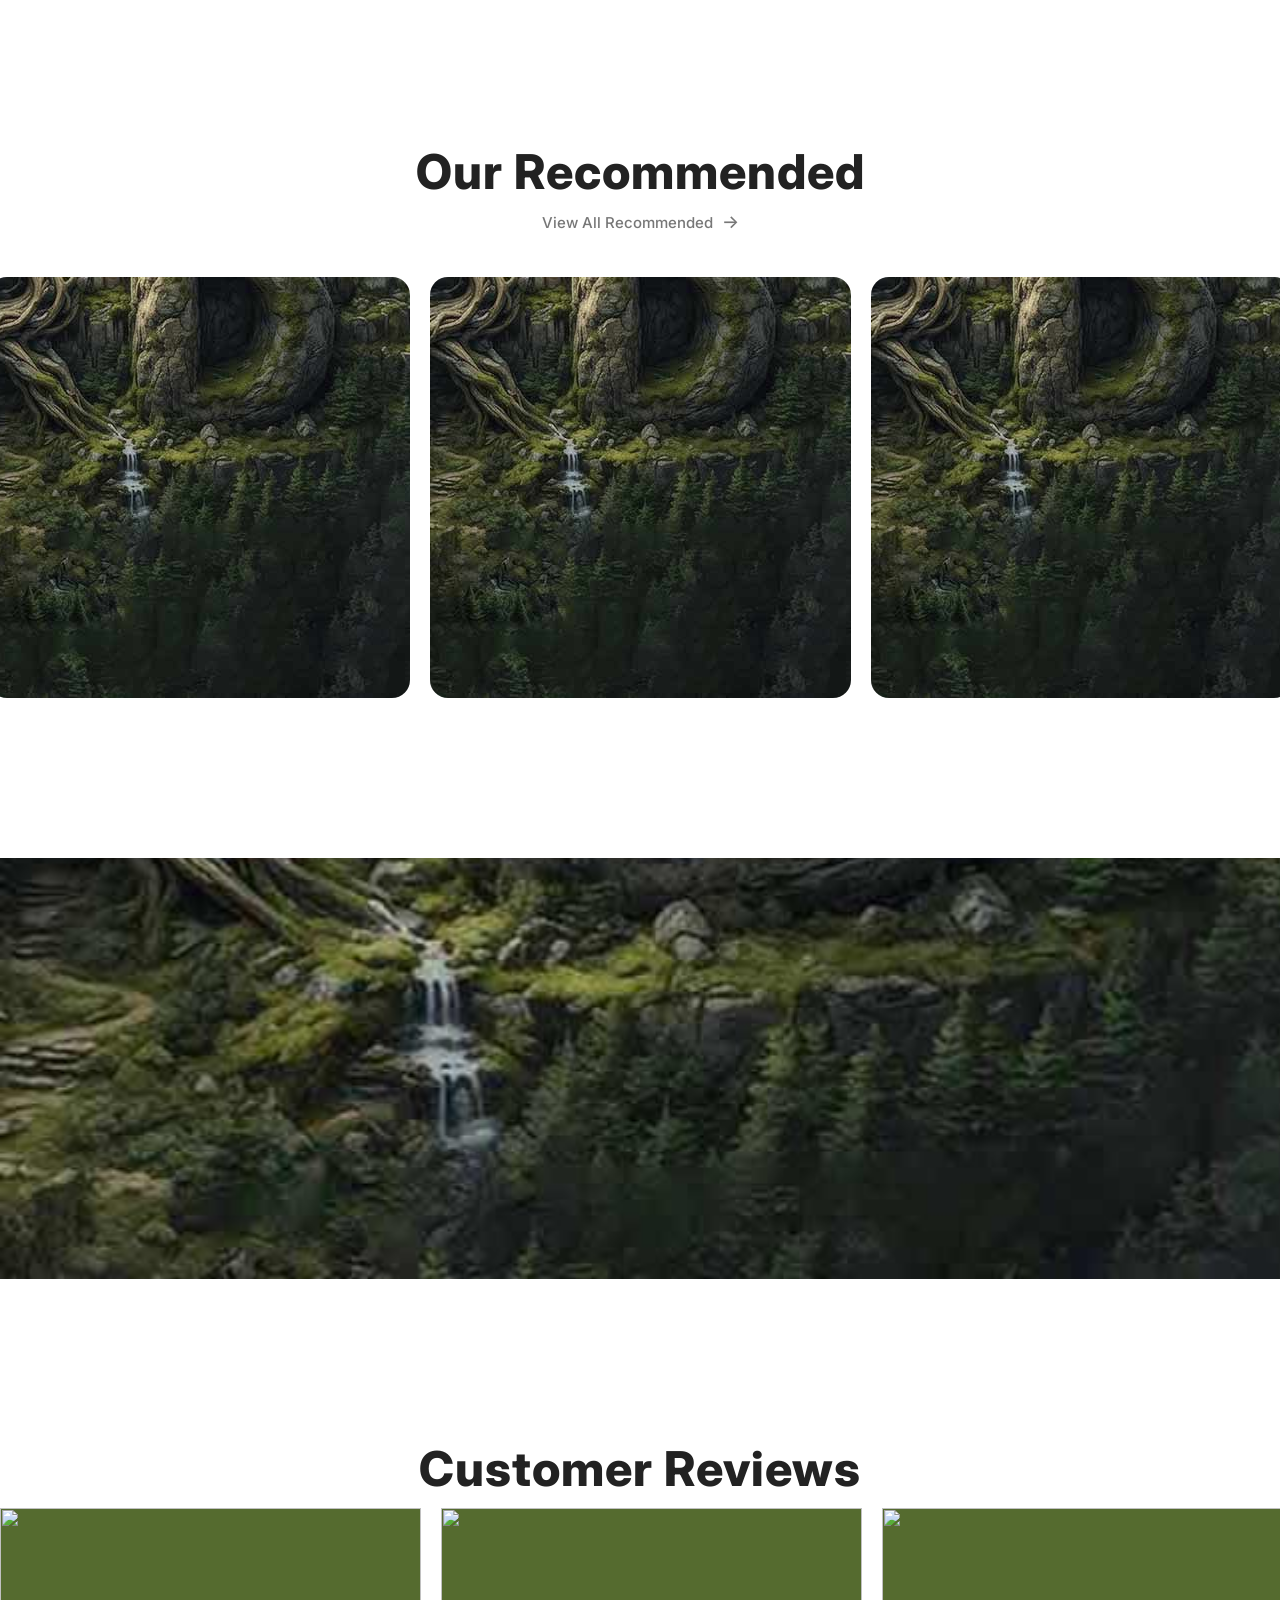
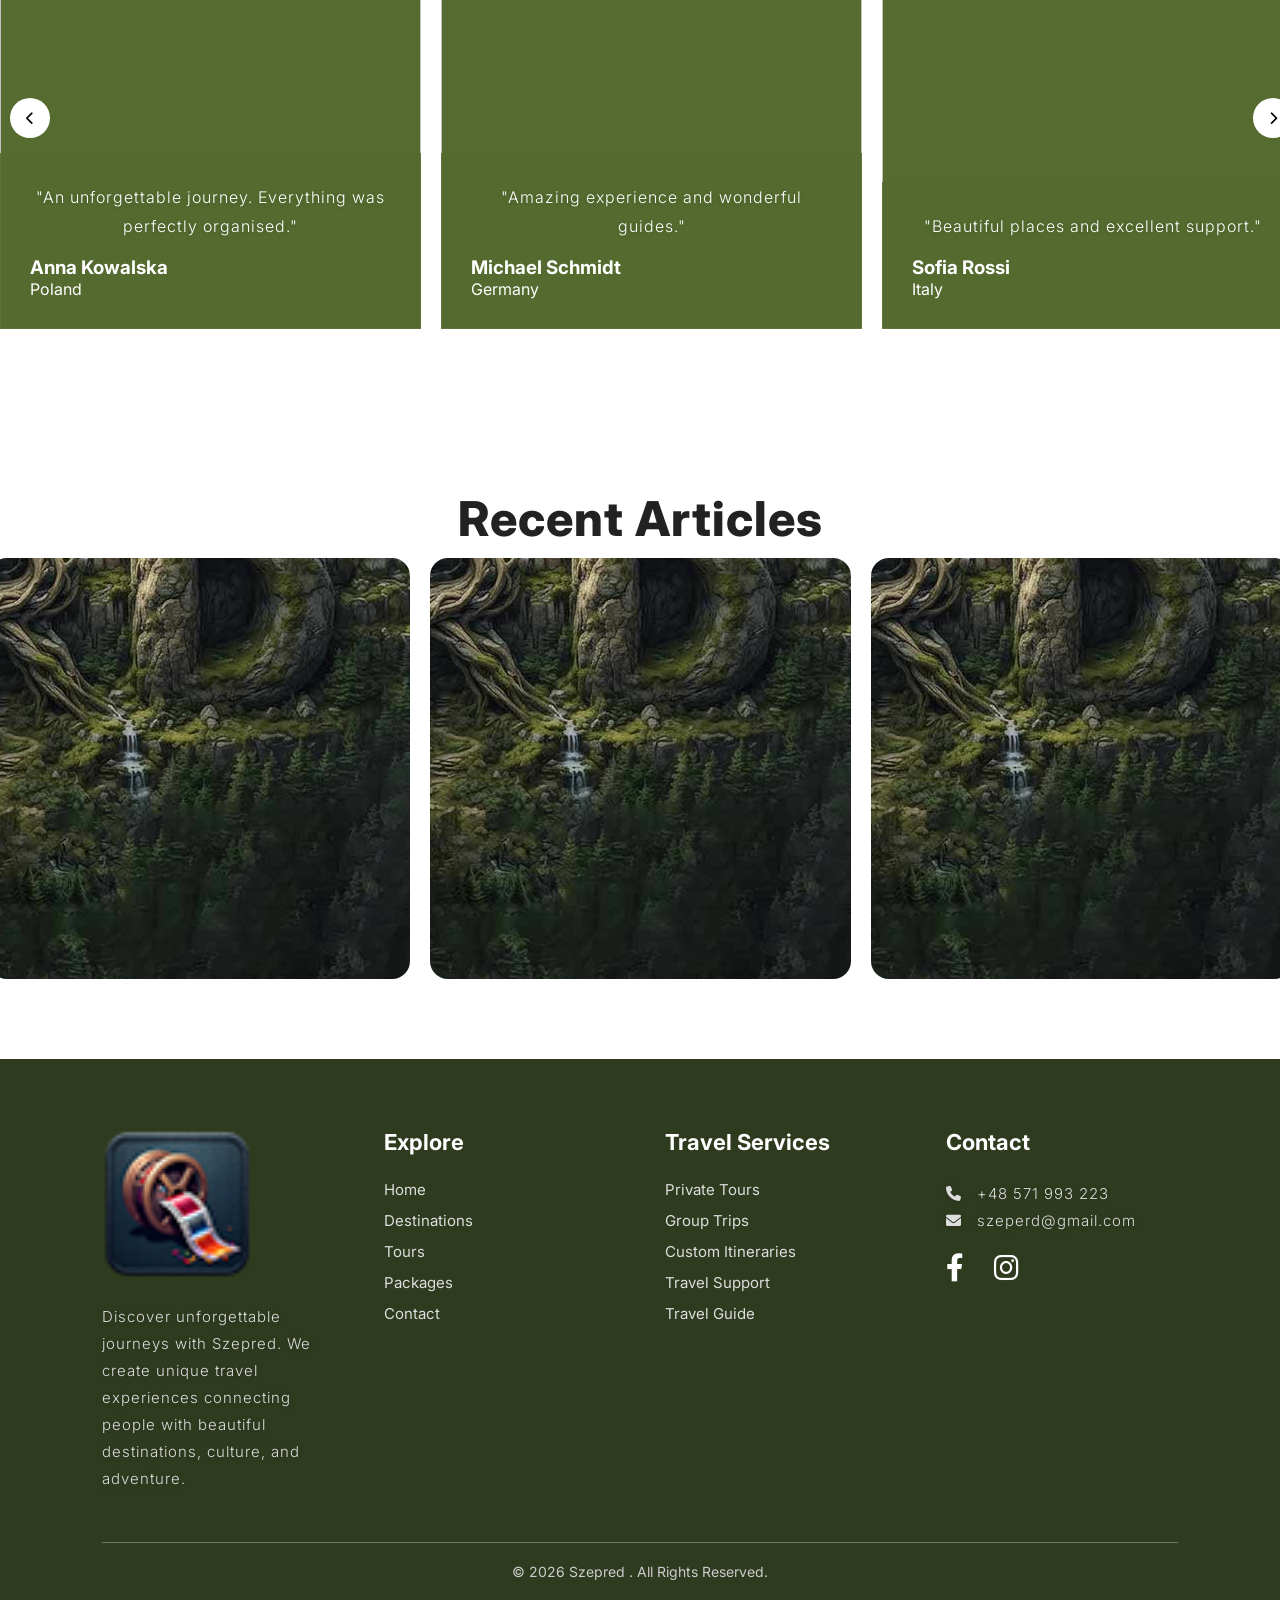
==== commit 4bc5efdb: "Update index.html" ====
--- a/index.html
+++ b/index.html
@@ -3,29 +3,30 @@
 
 <head>
 
-<meta charset="UTF-8">
-<meta name="viewport" content="width=device-width, initial-scale=1.0">
-
-<title>ExploreScape</title>
-
-
-<!-- Font Awesome -->
-<link rel="stylesheet" href="https://cdnjs.cloudflare.com/ajax/libs/font-awesome/6.0.0-beta3/css/all.min.css">
-
-
-<!-- Fonts -->
-<link href="https://fonts.googleapis.com/css2?family=Lora:wght@400;500&display=swap" rel="stylesheet">
-
-<link href="https://fonts.googleapis.com/css2?family=Nunito:wght@400;600;700&display=swap" rel="stylesheet">
-
-
-<!-- CSS -->
-<link rel="stylesheet" href="styles.css">
-
+    <meta charset="UTF-8">
+
+    <!-- Responsive on all devices -->
+    <meta name="viewport" content="width=device-width, initial-scale=1.0">
+
+    <!-- SEO -->
+    <title>Szepred | Where Maps End and Stories Begin</title>
+
+    <meta name="description" content="Discover unforgettable journeys with Szepred. Curated travel experiences, unique destinations, and personalized adventures around the world.">
+
+    <meta name="theme-color" content="#1b3b2f">
+
+    <!-- Font Awesome -->
+    <link rel="stylesheet"
+          href="https://cdnjs.cloudflare.com/ajax/libs/font-awesome/6.0.0-beta3/css/all.min.css">
+
+    <!-- Google Fonts -->
+    <link href="https://fonts.googleapis.com/css2?family=Lora:wght@400;500&display=swap" rel="stylesheet">
+    <link href="https://fonts.googleapis.com/css2?family=Nunito:wght@400;600;700&display=swap" rel="stylesheet">
+
+    <!-- Main CSS -->
+    <link rel="stylesheet" href="styles.css">
 
 </head>
-
-
 
 <body>
 
@@ -34,7 +35,11 @@
     <div class="loader-line"></div>
 </div>
 
-<!-- WhatsApp Floating Button -->
+
+
+
+
+  <!-- WhatsApp Floating Button -->
 
 <a href="https://wa.me/48571993223"
 class="whatsapp-float"
@@ -46,19 +51,6 @@
 </a>
 
 
-
-  <!-- WhatsApp Floating Button -->
-
-<a href="https://wa.me/48571993223"
-class="whatsapp-float"
-target="_blank"
-aria-label="Chat on WhatsApp">
-
-<i class="fab fa-whatsapp"></i>
-
-</a>
-
-
 <!-- Floating Social -->
 
 <div class="floating-social">
@@ -87,77 +79,64 @@
 
 <header>
 
-
-
-<div class="logo">
-
-
-<a href="index.html">
-
-<img src="logo.png" alt="Szepred Logo">
-
-</a>
-
-
-</div>
-
-
-
-
-
-<nav id="menu">
-
-
-<a class="active">
-HOME
-</a>
-
-
-<a>
-ABOUT US
-</a>
-
-
-<a>
-TOUR
-</a>
-
-
-<a>
-DESTINATIONS
-</a>
-
-
-<a>
-PACKAGES
-</a>
-
-
-<a>
-CONTACT
-</a>
-
-
-
-</nav>
-
-<div class="search-box">
-
-    <input type="text" placeholder="Search...">
-
-</div>
-
-
-<div class="header-icons">
-
-    <i class="fas fa-search" id="search-btn"></i>
-
-    <i class="fas fa-bars" id="menu-btn"></i>
-
-</div>
+    <div class="logo">
+
+        <a href="index.html">
+            <img src="logo.png" alt="Szepred Logo">
+        </a>
+
+    </div>
+
+
+    <nav id="menu">
+
+        <a class="active">HOME</a>
+        <a>ABOUT US</a>
+        <a>TOUR</a>
+        <a>DESTINATIONS</a>
+        <a>PACKAGES</a>
+        <a>CONTACT</a>
+
+    </nav>
+
+
+
+    <!-- DESKTOP SEARCH BOX -->
+
+    <div class="search-box">
+
+        <input 
+        type="text" 
+        placeholder="Search...">
+
+    </div>
+
+
+
+    <div class="header-icons">
+
+        <i class="fas fa-search" id="search-btn"></i>
+
+        <i class="fas fa-bars" id="menu-btn"></i>
+
+    </div>
 
 
 </header>
+
+
+
+<!-- MOBILE SEARCH OVERLAY -->
+
+<div class="mobile-search-overlay">
+
+    <i class="fas fa-times" id="close-search"></i>
+
+    <input 
+    type="text" 
+    placeholder="Search destination...">
+
+</div>
 
 
 
@@ -964,16 +943,7 @@
 <div class="cursor-trail"></div>
 
 <script src="script.js"></script>
-<script>
-
-const searchBtn = document.getElementById("search-btn");
-const searchBox = document.querySelector(".search-box");
-
-searchBtn.addEventListener("click", () => {
-    searchBox.classList.toggle("open");
-});
-
-</script>
+
 
 
 </body>
--- a/styles.css
+++ b/styles.css
@@ -39,7 +39,7 @@
   background: linear-gradient(transparent 50%, rgb(0, 0, 0));
   z-index: 6;
   pointer-events: none;
-}
+}  */
 
 /* =========================
    Background Parallax Layers
@@ -178,20 +178,19 @@
 }
 
 .title {
-  position: absolute;
-  top:calc(45% - 40px);
-  left: 0;
-  right: 0;
-  width: 100%;
-  transform: translateY(-50%);
-  z-index: 4;
-  box-sizing: border-box;
+    position:absolute;
+    top:45%;
+    left:50%;
+    width:100%;
+    transform:translate(-50%,-50%);
+    text-align:center;
+    z-index:4;
 }
 
 .title h3 {
   font-size: 1.5rem;
   font-weight: 400;
-  letter-spacing: 15px;
+  letter-spacing: 18px;
   color: white;
   text-align: center;
   transform: translateY(-20px);
@@ -199,13 +198,13 @@
 }
 
 .title h1 {
-  font-size: clamp(40px, 8vw, 7rem);
+  font-size: clamp(60px, 8vw, 7rem);
   font-weight: 800;
-  letter-spacing: clamp(10px, 3vw, 50px);
+  letter-spacing:50px;
   text-transform: uppercase;
   color: white;
   text-align: center;
-  margin: -20px 0;
+  margin:0;
   white-space: nowrap;
 
   animation: bottomInText 1.2s ease-out forwards;
@@ -721,131 +720,90 @@
 ========================= */
 
 .feature-bar {
-
-    background:rgba(255,255,255,0.25);
-
-    backdrop-filter:blur(15px);
-    -webkit-backdrop-filter:blur(15px);
-
-    border-top:0px solid rgba(255,255,255,0.35);
-    border-bottom:0px solid rgba(255,255,255,0.25);
-
-
-    overflow:hidden;
-
-    display:flex;
-    flex-direction:row;
-
-    justify-content:space-between;
-    align-items:center;
-
-    padding:15px 8%;
-    
-    margin-top:-80Px;
-
-    gap:40px;
-
-    position:relative;
-
-    z-index:50;
-     transform:translateY(-30px);
-
-}
-
-
-
-
-
+    background: rgba(255, 255, 255, 0.25); /* Semi-transparent white background for the glassmorphism effect */
+    backdrop-filter: blur(15px); /* Blurs whatever is directly behind the bar */
+    -webkit-backdrop-filter: blur(15px); /* Safari support for the blur effect */
+    border-top: 0px solid rgba(255, 255, 255, 0.35); /* Top border width and color (currently invisible at 0px) */
+    border-bottom: 0px solid rgba(255, 255, 255, 0.25); /* Bottom border width and color (currently invisible at 0px) */
+    overflow: hidden; /* Hides any content that spills outside the boundaries of the feature bar */
+    display: flex; /* Activates Flexbox layout to align items horizontally */
+    flex-direction: row; /* Arranges child items side-by-side in a row */
+    flex-wrap: nowrap; /* Prevents items from wrapping onto multiple lines by default */
+    justify-content: space-between; /* Spaces items evenly with maximum room between them */
+    align-items: center; /* Vertically centers the items inside the bar */
+    padding: 15px 8%; /* Adds inner spacing: 15px top/bottom, 8% left/right */
+    margin-top: -80px; /* Pulls the feature bar upward into the section above it */
+    gap: 40px; /* Sets a fixed 40px gap of space between each feature item */
+    position: relative; /* Allows position adjustments using z-index and offsets */
+    z-index: 50; /* Keeps the feature bar layered cleanly above the background sections */
+    transform: translateY(-30px); /* Shifts the bar an additional 30px up on the Y-axis */
+}
 
 /* Feature items */
-
 .feature-item {
-
-    flex:1;
-
-    display:flex;
-
-    align-items:flex-start;
-
-    gap:20px;
-
-    position:relative;
-    z-index:5;
-
-}
-
-
-
-/* Icons */
-
-.feature-icon {
-
-    font-size:40px;
-
-    color:#2f3b1f;
-
-    width:55px;
-
-    text-align:center;
-
-    flex-shrink:0;
-
-}
-
-
+    flex: 0 0 calc(33.333% - 27px); /* Forces each item to take up roughly one-third of the row minus gap spacing */
+    min-width: 0; /* Prevents flex items from overflowing or breaking out of their container width */
+    display: flex; /* Enables flexbox layout for the contents inside each individual item */
+    align-items: flex-start; /* Aligns the icon and text to start cleanly from the top */
+    gap: 20px; /* Space between the feature icon and the text block */
+    position: relative; /* Establishes a positioning context */
+    z-index: 5; /* Layering priority for the individual items */
+}
 
 /* Heading */
-
 .feature-item h3 {
-
-    color:light green;
-
-    font-size:22px;
-
-    margin-bottom:10px;
-
-}
-
-
+    color: lightgreen;
+    font-size: 22px;
+    margin-bottom: 10px;
+}
 
 /* Description */
-
 .feature-item p {
-
-    color:white;
-
-    width:100%;
-
-    text-align:left;
-
-    font-size:16px;
-
-    line-height:1.6;
-
-    animation:none;
-
-    opacity:1;
-
-}
-
-/* Mobile */
-
-@media(max-width:768px){
-
+    color: white;
+    width: 100%;
+    text-align: left;
+    font-size: 16px;
+    line-height: 1.6;
+    animation: none;
+    opacity: 1;
+}
+
+/* Breakpoint extended to 2553px */
+@media (max-width: 2754px) {
     .feature-bar {
-        flex-direction:column;
-        padding:35px 25px;
-    }
-
-
+        flex-wrap: wrap;
+    }
     .feature-item {
-        width:100%;
-    }
-
-}
-.logo {
-    margin-left:100px;
-}
+        flex: 1 1 100%;
+    }
+}
+/* =========================
+   MOBILE FEATURE BAR ADJUSTMENTS
+========================= */
+@media(max-width: 768px) {
+    .feature-bar {
+        flex-direction: column;
+        
+        /* Height & Spacing Control */
+        padding: 35px 25px; /* Adjust top/bottom (35px) and left/right (25px) */
+        
+        /* Up / Down Position Control */
+        margin-top: -10px !important; /* Negative moves it up, positive moves it down */
+        
+        /* Spacing Between Stacked Items */
+        gap: 20px !important; 
+        
+        transform: translateY(0) !important;
+    }
+
+    .feature-item {
+        width: 100%;
+        
+        /* Internal Item Height / Padding Control */
+        padding: 10px 0 !important; 
+    }
+}
+
 
 /* WhatsApp Floating Button */
 
@@ -2001,6 +1959,7 @@
     }
 
 }
+
 @media(max-width:768px){
 
     nav a{
@@ -2030,61 +1989,6 @@
 
 }
 
-/* =========================
-   SEARCH BOX
-========================= */
-
-.search-box{
-
-    position:absolute;
-
-    right:90px;
-    top:50%;
-
-    transform:translateY(-50%) translateX(30px);
-
-    width:250px;
-
-    opacity:0;
-    visibility:hidden;
-
-    transition:0.3s ease;
-
-    z-index:9999;
-
-}
-
-
-.search-box.open{
-
-    opacity:1;
-
-    visibility:visible;
-
-    transform:translateY(-50%) translateX(0);
-
-}
-
-
-
-.search-box input{
-
-    width:100%;
-    height:42px;
-
-    padding:0 20px;
-
-    border-radius:25px;
-
-    border:1px solid #777;
-
-    background:white;
-
-    color:#333;
-
-    font-size:16px;
-
-}
 
 
 /* =========================
@@ -2153,7 +2057,7 @@
 
 .cloud-layer-back .cloud1-copy{
 
-    width:;1050px
+    width: 1050px;
     top:-25px;
     opacity:0.15;
     animation-duration:90s;
@@ -2261,3 +2165,314 @@
     color:#555;
 }
 
+/* =========================
+   MOBILE FLOATING SOCIAL ADJUSTMENTS
+========================= */
+@media(max-width: 768px) {
+    .floating-social {
+        /* Position adjustments: change top/bottom/left/right */
+        top: auto !important;
+        bottom: 20px !important; /* Distance from bottom of screen */
+        left: 20px !important;  /* Distance from left of screen (or use right: 20px) */
+        
+        /* Layout & Spacing inside the container */
+        flex-direction: row !important; /* Change to 'column' if you want them stacked vertically */
+        gap: 10px !important;           /* Space between the icon circles */
+        padding: 10px 12px !important;   /* Inner padding of the background pill */
+        
+        /* Transform reset */
+        transform: none !important;
+    }
+
+    .floating-social a {
+        /* Size adjustments: control the width and height of the circular shape */
+        width: 36px !important;  
+        height: 36px !important; 
+        
+        /* Icon font size adjustment */
+        font-size: 16px !important; 
+    }
+}
+
+/* =========================
+   MOBILE HEADER LOGO CONTROLS
+========================= */
+@media(max-width: 768px) {
+    header {
+        /* Control header height on mobile */
+        height: 30px !important;
+        padding: 0 20px !important;
+    }
+
+    .logo {
+        /* Control logo alignment/positioning (left, right, or center) */
+        margin-left: 0 !important;
+    }
+
+    .logo img {
+        /* Control logo height size */
+        height: 35px !important; /* Change this value to make the logo bigger or smaller */
+        
+        width: auto !important;
+        
+        /* Control fine-tuning vertical alignment/position (move up or down) */
+        transform: translateY(50px) !important; /* Adjust negative or positive pixels to shift position */
+    }
+}
+
+/* =========================
+   MOBILE LANDSCAPE FIXES
+========================= */
+@media (max-width: 1024px) and (orientation: landscape) {
+
+    /* Reset the negative top margin pulling elements up */
+    .feature-bar {
+        margin-top: 20px !important;
+        transform: none !important;
+        padding: 15px 5%;
+        gap: 20px;
+    }
+
+    /* Keep feature items clean and prevent squishing */
+    .feature-item {
+        flex: 1 1 auto;
+        min-width: 220px;
+    }
+
+    /* Prevent full-screen sections from overflowing short heights */
+    .content {
+        height: auto !important;
+        min-height: 100vh;
+    }
+
+    /* Ensure mobile navigation doesn't get cut off vertically */
+    nav {
+        max-height: 80vh;
+        overflow-y: auto;
+    }
+    
+
+
+
+}/* =========================
+   DESKTOP SEARCH
+========================= */
+
+
+.search-box{
+
+    position:absolute;
+
+    right:120px;
+
+    top:50%;
+
+    transform:translateY(-50%);
+
+    width:min(300px,25vw);
+
+    opacity:0;
+
+    visibility:hidden;
+
+    transition:.3s ease;
+
+}
+
+
+.search-box.open{
+
+    opacity:1;
+
+    visibility:visible;
+
+}
+
+
+
+.search-box input{
+
+    width:100%;
+
+    height:40px;
+
+    border-radius:25px;
+
+    padding:0 20px;
+
+    font-size:15px;
+
+    border:1px solid #aaa;
+
+    background:white;
+
+}
+
+
+
+
+#search-btn{
+
+    cursor:pointer;
+
+}
+/* =========================
+   MOBILE SEARCH DROPDOWN
+========================= */
+
+.mobile-search-overlay{
+
+    display:none;
+
+    position:absolute;
+
+    top:60px;
+    left:0;
+
+    width:100%;
+
+    background:rgba(47,59,31,0.5);
+
+    backdrop-filter:blur(10px);
+    -webkit-backdrop-filter:blur(10px);
+
+    padding:25px 20px;
+
+    z-index:999999;
+
+    opacity:0;
+
+    transform:translateY(-20px);
+
+    transition:
+    opacity .4s ease,
+    transform .4s ease;
+
+    align-items:center;
+    justify-content:center;
+
+}
+
+
+.mobile-search-overlay.active{
+
+    display:flex;
+
+    opacity:1;
+
+    transform:translateY(0);
+
+}
+
+
+
+.mobile-search-overlay input{
+
+    width:90%;
+
+    max-width:400px;
+
+    height:45px;
+
+    border-radius:25px;
+
+    padding:0 20px;
+
+    font-size:16px;
+
+    border:none;
+
+    outline:none;
+
+}
+
+
+
+/* Close button */
+
+#close-search{
+
+    display:none;
+
+}
+
+/* =========================
+   MOBILE HERO SECTION ADJUSTMENTS
+========================= */
+
+/* Default / Desktop Hero Settings */
+.content {
+    height: 100vh;
+    position: relative;
+    overflow: hidden;
+}
+
+/* Mobile Portrait & General Mobile Screens */
+@media (max-width: 768px) {
+    .content {
+        height: auto !important;
+        min-height: 40vh; /* Adjusts to fit phone screens better */
+        padding: 40px 5%;
+    }
+}
+
+/* Mobile Landscape (Phones turned sideways) */
+@media (max-width: 1024px) and (orientation: landscape) {
+    .content {
+        height: auto !important;
+        min-height: 100vh;
+        padding: 30px 5%;
+    }
+}
+
+/* =========================
+   MOBILE PARALLAX EDGE FIX
+========================= */
+
+@media (max-width:1024px){
+
+    /* Keep background layers oversized for parallax */
+    .content .back-2,
+    .content .back-3,
+    .content .back-4,
+    .content .back-5 {
+
+        transform:scale(1.15);
+        width:130%;
+        height:100%;
+        object-fit:cover;
+
+    }
+
+}
+
+/* =========================
+   MOBILE CLOUD SIZE CONTROL
+========================= */
+
+@media(max-width:768px){
+
+    .cloud-layer-back .cloud1{
+        width:120px !important;
+        height:auto !important;
+        top:15%;
+        opacity:0.8;
+    }
+
+
+    .cloud-layer-back .cloud1-copy{
+        width:180px !important;
+        height:auto !important;
+        top:5%;
+        opacity:0.9;
+    }
+
+
+    .cloud-layer-front .cloud2{
+        width:250px !important;
+        height:auto !important;
+        top:25%;
+        opacity:0.8;
+    }
+
+}
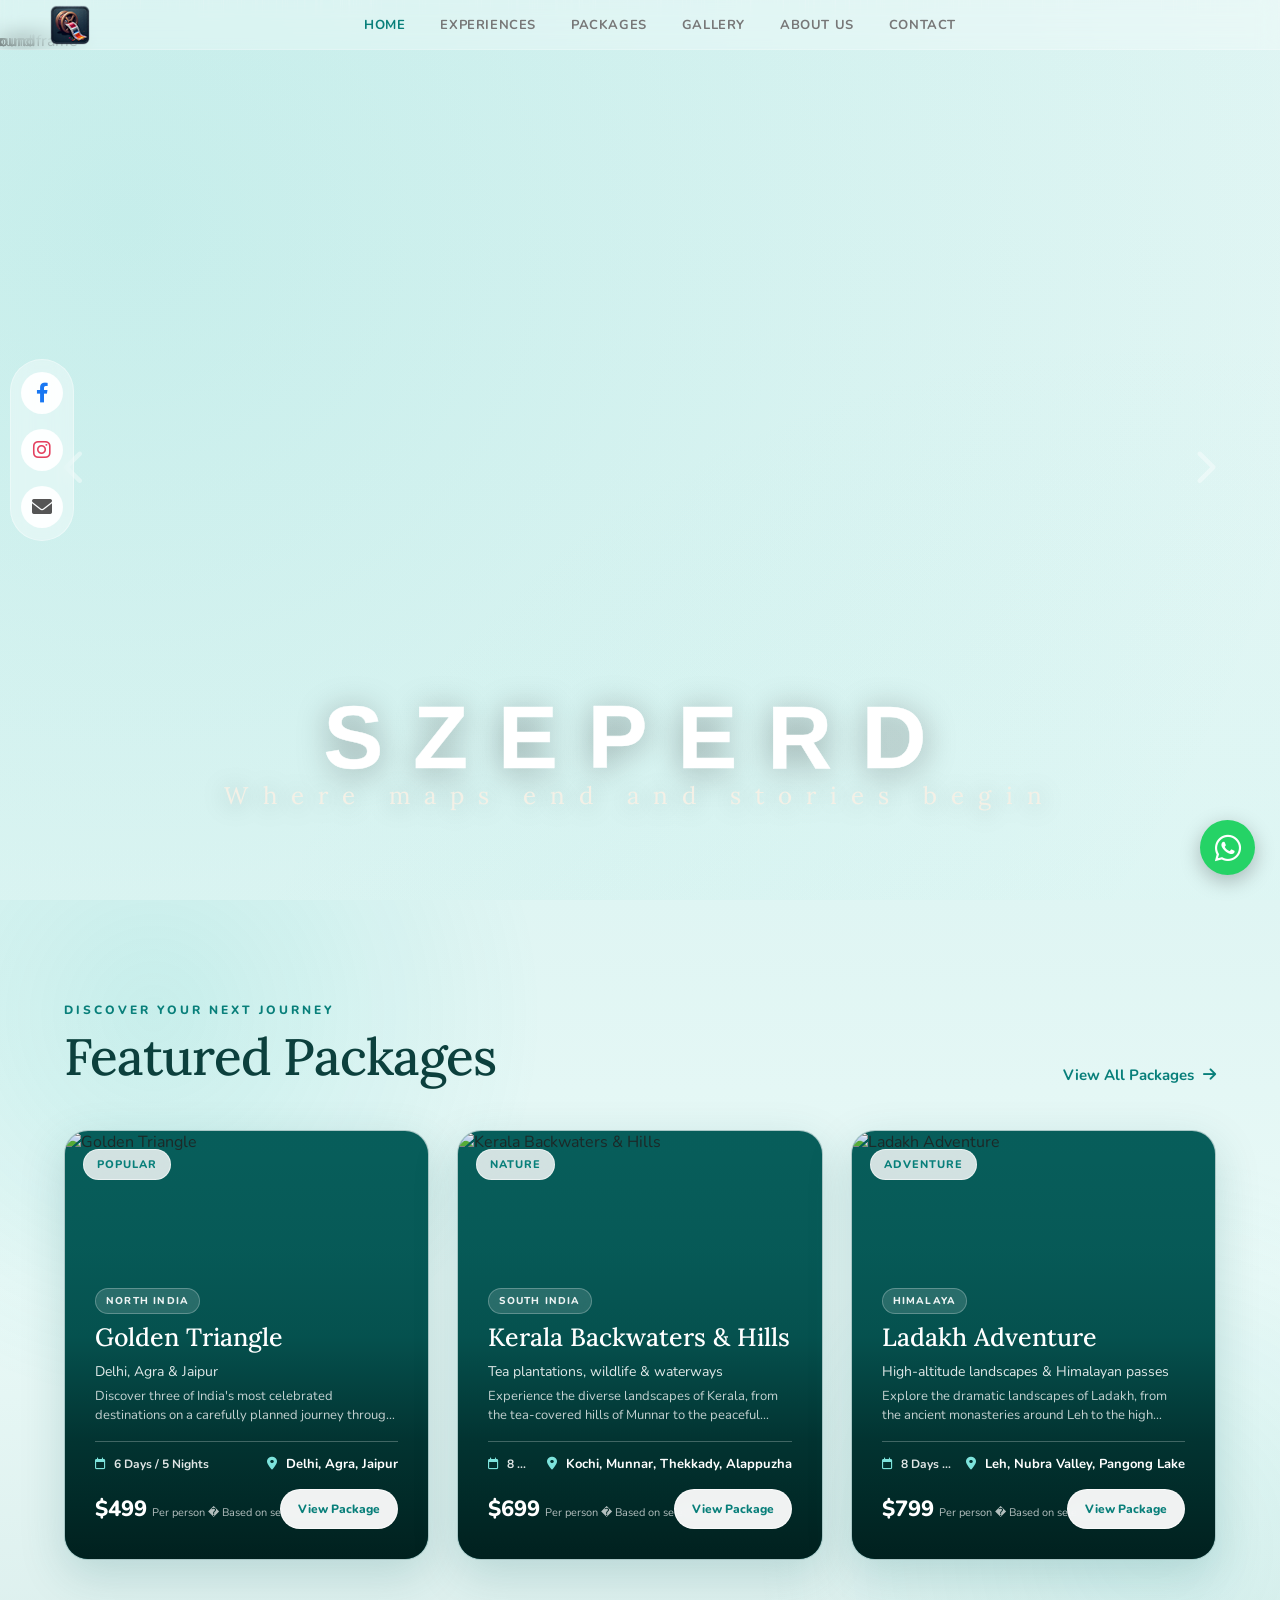
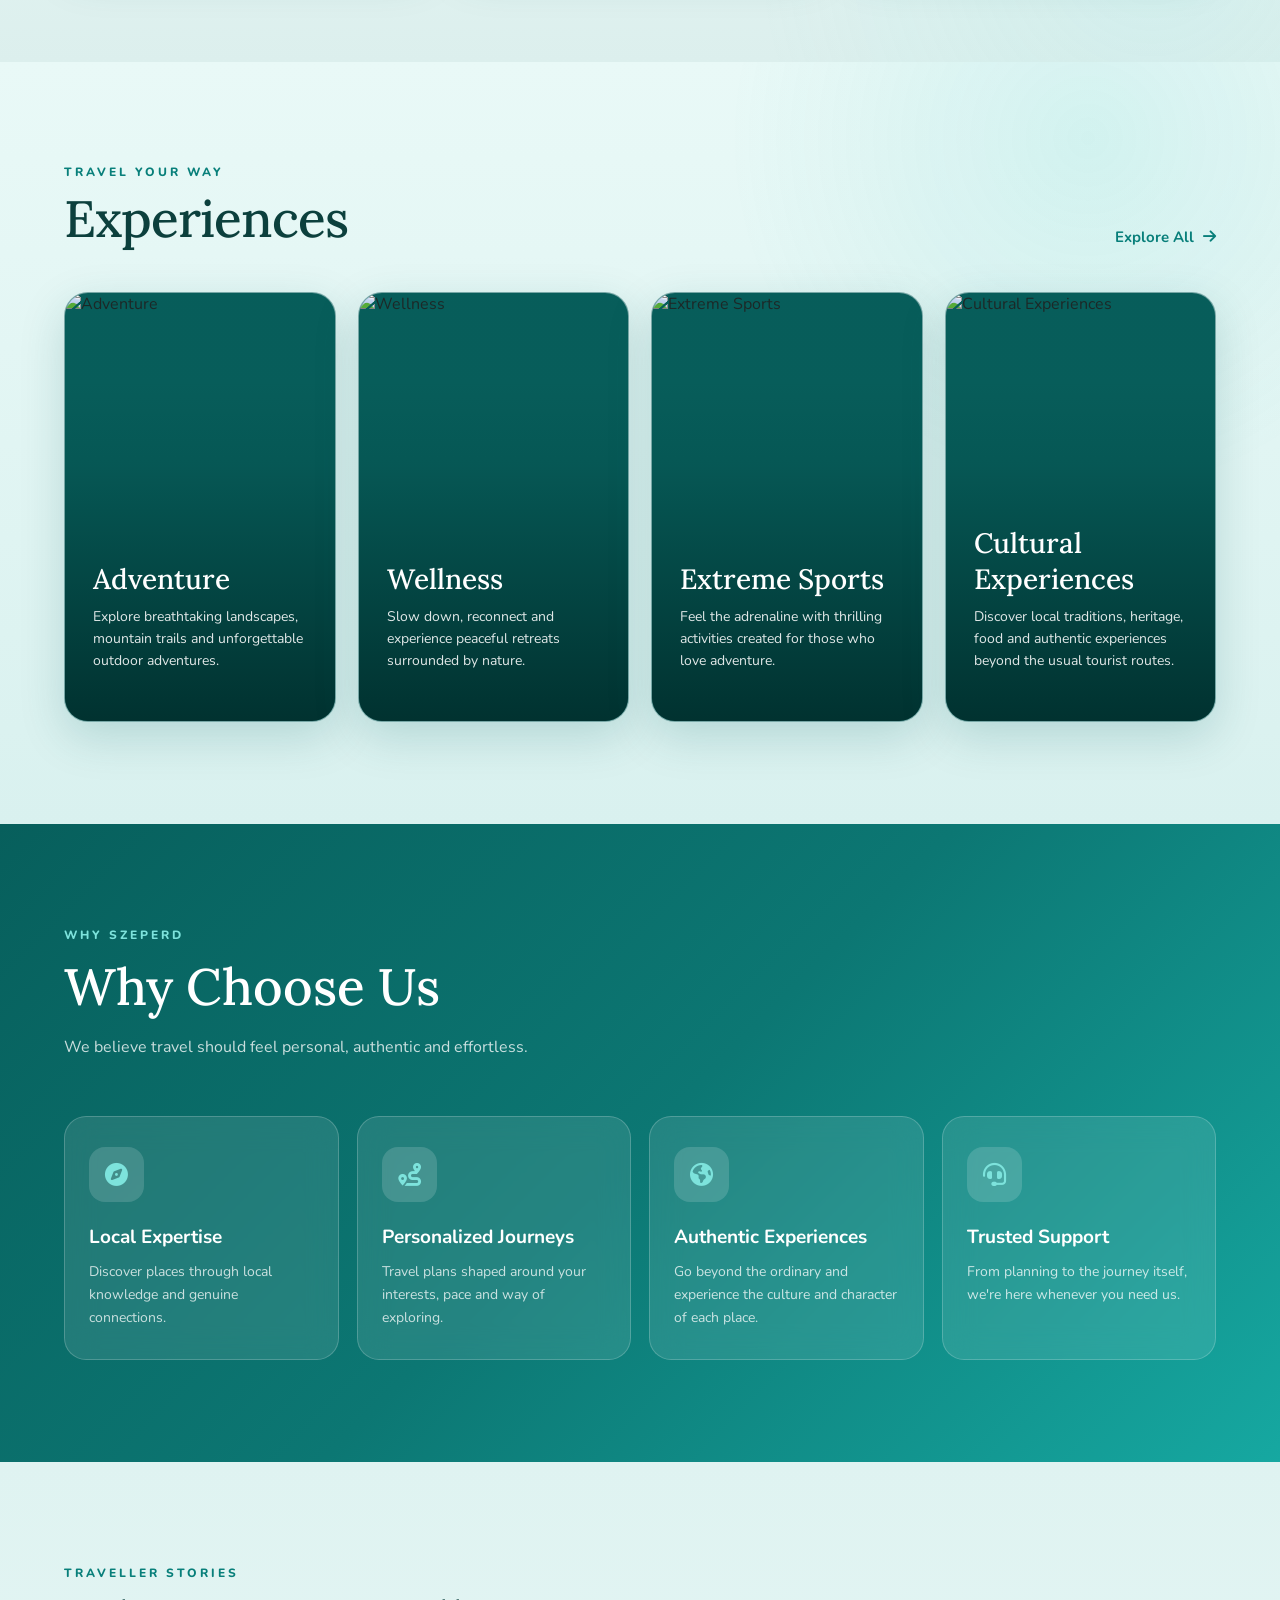
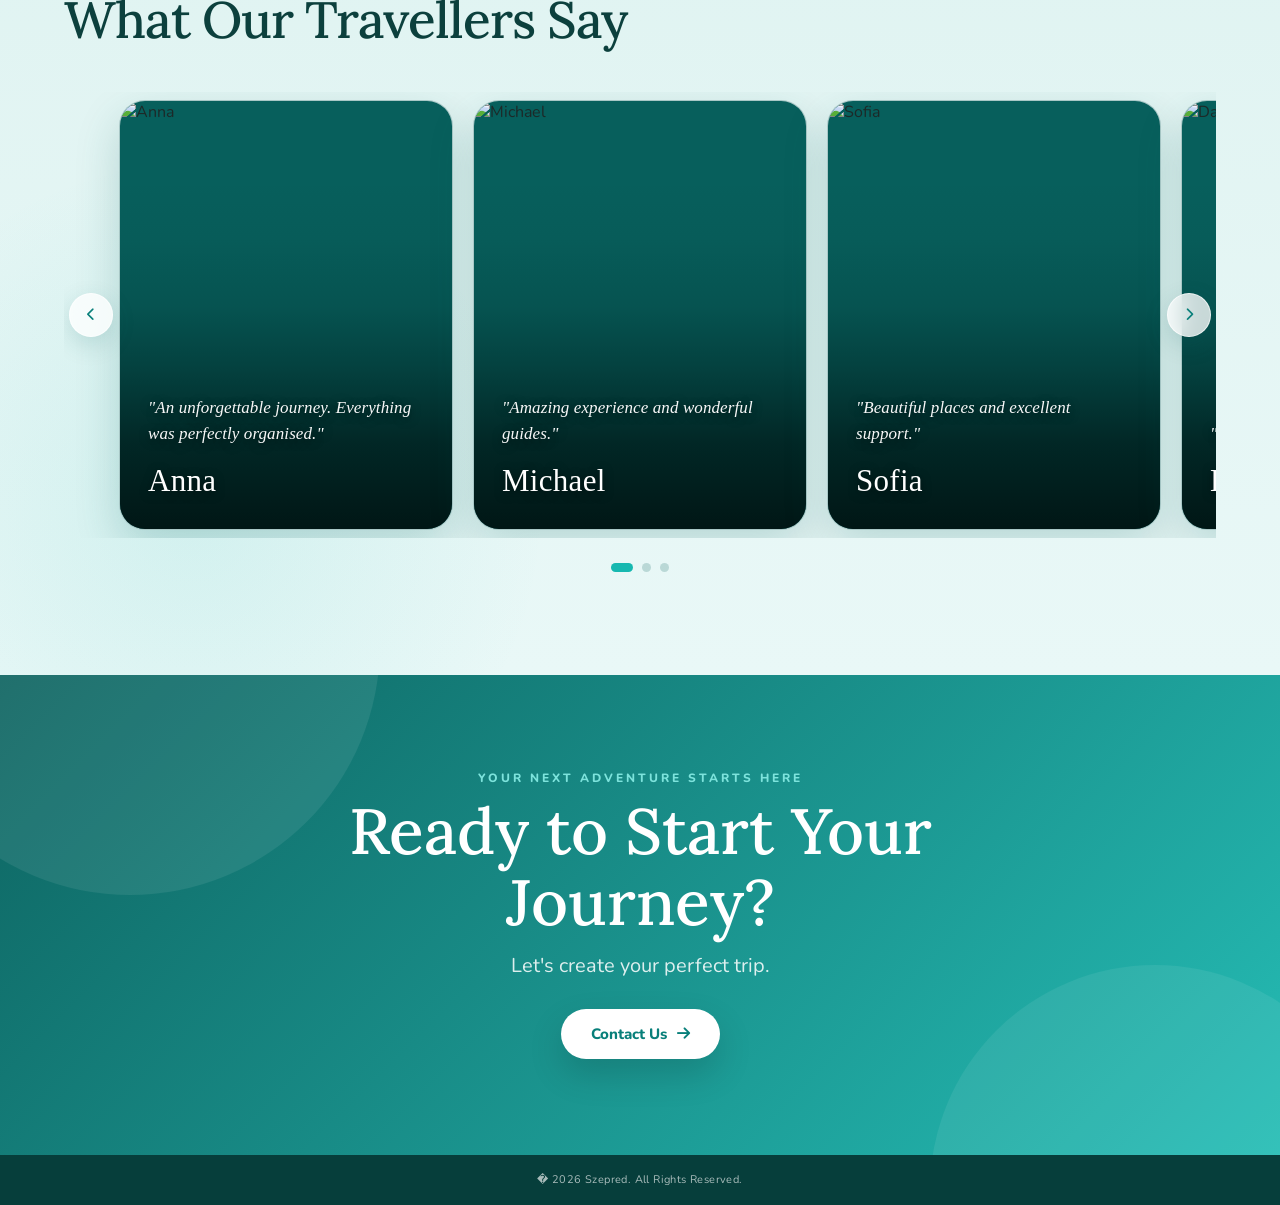
==== commit f3426088: "Add files via upload" ====
--- a/index.html
+++ b/index.html
@@ -6,83 +6,143 @@
     <meta charset="UTF-8">
 
     <!-- Responsive on all devices -->
-    <meta name="viewport" content="width=device-width, initial-scale=1.0">
+    <meta
+        name="viewport"
+        content="width=device-width, initial-scale=1.0"
+    >
 
     <!-- SEO -->
     <title>Szepred | Where Maps End and Stories Begin</title>
 
-    <meta name="description" content="Discover unforgettable journeys with Szepred. Curated travel experiences, unique destinations, and personalized adventures around the world.">
-
-    <meta name="theme-color" content="#1b3b2f">
+    <meta
+        name="description"
+        content="Discover unforgettable journeys with Szepred. Curated travel experiences, unique destinations, and personalized adventures around the world."
+    >
+
+    <meta
+        name="theme-color"
+        content="#1b3b2f"
+    >
 
     <!-- Font Awesome -->
-    <link rel="stylesheet"
-          href="https://cdnjs.cloudflare.com/ajax/libs/font-awesome/6.0.0-beta3/css/all.min.css">
+    <link
+        rel="stylesheet"
+        href="https://cdnjs.cloudflare.com/ajax/libs/font-awesome/6.0.0-beta3/css/all.min.css"
+    >
 
     <!-- Google Fonts -->
-    <link href="https://fonts.googleapis.com/css2?family=Lora:wght@400;500&display=swap" rel="stylesheet">
-    <link href="https://fonts.googleapis.com/css2?family=Nunito:wght@400;600;700&display=swap" rel="stylesheet">
+    <link
+        href="https://fonts.googleapis.com/css2?family=Lora:wght@400;500&display=swap"
+        rel="stylesheet"
+    >
+
+    <link
+        href="https://fonts.googleapis.com/css2?family=Nunito:wght@400;600;700&display=swap"
+        rel="stylesheet"
+    >
 
     <!-- Main CSS -->
-    <link rel="stylesheet" href="styles.css">
+    <link
+        rel="stylesheet"
+        href="styles.css"
+    >
 
 </head>
 
+
 <body>
 
+
+<!-- =====================================================
+     PAGE LOADER
+===================================================== -->
+
 <div class="loader">
-    <img src="logo.png" alt="Szepred">
+
+    <img
+        src="logo.png"
+        alt="Szepred"
+    >
+
     <div class="loader-line"></div>
+
 </div>
 
 
 
-
-
-  <!-- WhatsApp Floating Button -->
-
-<a href="https://wa.me/48571993223"
-class="whatsapp-float"
-target="_blank"
-aria-label="Chat on WhatsApp">
-
-<i class="fab fa-whatsapp"></i>
+<!-- =====================================================
+     WHATSAPP FLOATING BUTTON
+===================================================== -->
+
+<a
+    href="https://wa.me/48571993223"
+    class="whatsapp-float"
+    target="_blank"
+    aria-label="Chat on WhatsApp"
+>
+
+    <i class="fab fa-whatsapp"></i>
 
 </a>
 
 
-<!-- Floating Social -->
+
+<!-- =====================================================
+     FLOATING SOCIAL
+===================================================== -->
 
 <div class="floating-social">
 
-    <a href="https://www.facebook.com/61591650942826/" target="_blank">
+    <a
+        href="https://www.facebook.com/61591650942826/"
+        target="_blank"
+        aria-label="Facebook"
+    >
+
         <i class="fab fa-facebook-f"></i>
+
     </a>
 
 
-    <a href="https://www.instagram.com/szeperd" target="_blank">
+    <a
+        href="https://www.instagram.com/szeperd"
+        target="_blank"
+        aria-label="Instagram"
+    >
+
         <i class="fab fa-instagram"></i>
+
     </a>
 
 
-    <a href="mailto:szeperd@gmail.com">
+    <a
+        href="mailto:szeperd@gmail.com"
+        aria-label="Email"
+    >
+
         <i class="fas fa-envelope"></i>
+
     </a>
 
 </div>
 
 
 
-
-<!-- MAIN HEADER -->
-
+<!-- =====================================================
+     MAIN HEADER
+===================================================== -->
 
 <header>
 
     <div class="logo">
 
         <a href="index.html">
-            <img src="logo.png" alt="Szepred Logo">
+
+            <img
+                src="logo.png"
+                alt="Szepred Logo"
+            >
+
         </a>
 
     </div>
@@ -90,861 +150,550 @@
 
     <nav id="menu">
 
-        <a class="active">HOME</a>
-        <a>ABOUT US</a>
-        <a>TOUR</a>
-        <a>DESTINATIONS</a>
-        <a>PACKAGES</a>
-        <a>CONTACT</a>
+        <a
+            href="index.html"
+            class="active"
+        >
+            HOME
+        </a>
+
+        <a href="experiences.html">
+            EXPERIENCES
+        </a>
+
+        <a href="packages.html">
+            PACKAGES
+        </a>
+
+        <a href="gallery.html">
+            GALLERY
+        </a>
+
+        <a href="about.html">
+            ABOUT US
+        </a>
+
+        <a href="contact.html">
+            CONTACT
+        </a>
 
     </nav>
 
 
-
-    <!-- DESKTOP SEARCH BOX -->
-
-    <div class="search-box">
-
-        <input 
-        type="text" 
-        placeholder="Search...">
-
-    </div>
-
-
+    <!-- HEADER MENU -->
 
     <div class="header-icons">
 
-        <i class="fas fa-search" id="search-btn"></i>
-
-        <i class="fas fa-bars" id="menu-btn"></i>
-
-    </div>
-
+        <i
+            class="fas fa-bars"
+            id="menu-btn"
+            aria-label="Open navigation menu"
+            role="button"
+            tabindex="0"
+        ></i>
+
+    </div>
 
 </header>
 
 
 
-<!-- MOBILE SEARCH OVERLAY -->
-
-<div class="mobile-search-overlay">
-
-    <i class="fas fa-times" id="close-search"></i>
-
-    <input 
-    type="text" 
-    placeholder="Search destination...">
-
-</div>
-
-
-
-
-
-
-
-
-
-<!-- HERO PARALLAX SECTION -->
-
-
-<div class="content">
-
-
-
-<!-- Background layers -->
-
-<img src="img/bac6.png" 
-alt="background"
-class="back-6">
-
-
-<img src="img/bac5.png"
-alt="background"
-class="back-5">
-
-
-<img src="img/bac4.png"
-alt="background"
-class="back-4">
-
-
-<img src="img/bac3.png"
-alt="background"
-class="back-3">
-
-
-<img src="img/bac2.png"
-alt="background"
-class="back-2">
-
-
-
-
-
-<!-- TITLE -->
-
-
-<div class="info-wrap">
-
-
-<div class="title">
-
-
-<h1>
-SZEPERD
-</h1>
-
-
-<h3>
-Where maps end and stories begin
-</h3>
-
-
-
-</div>
-
-
-</div>
-
-
-<!-- Cloud layer -->
-
-<!-- Cloud behind bac3 -->
-
-<div class="cloud-layer-back">
-
-    <img src="img/cloud1.png" class="cloud cloud1" alt="cloud">
-
-    <img src="img/cloud1.png" class="cloud cloud1-copy" alt="cloud">
-
-</div>
-
-
-<!-- Cloud in front of bac3 -->
-
-<div class="cloud-layer-front">
-
-    <img src="img/cloud2.png" class="cloud cloud2" alt="cloud">
-
-</div>
-
-
-<!-- Foreground -->
-
-<img src="img/bac1.png"
-alt="foreground frame"
-class="back-1">
-
-
-
-
-
-<!-- Slider -->
-
-
-<div class="slider">
-
-
-<i class="fa-solid fa-chevron-left"></i>
-
-
-<i class="fa-solid fa-chevron-right"></i>
-
-
-</div>
-
-
-
-</div>
-
-
-
-
-
-
-
-<!-- RAIN -->
-
-
-<div class="rain"></div>
-
-
-
-
-
-
-
-
-
-<!-- GREEN FEATURE BAR -->
-
-
-<section class="feature-bar">
-
-
-
-
-
-<div class="feature-item">
-
-
-<i class="fas fa-map-marked-alt feature-icon"></i>
-
-
-
-<div>
-
-
-<h3>
-Curated Experiences
-</h3>
-
-
-<p>
-Expertly curated travel experiences across the world
-</p>
-
-
-
-</div>
-
-
-
-</div>
-
-
-
-
-
-
-
-
-
-<div class="feature-item">
-
-
-<i class="fas fa-gem feature-icon"></i>
-
-
-
-<div>
-
-
-<h3>
-Best Value Guaranteed
-</h3>
-
-
-<p>
-Affordable travel packages with quality service.
-</p>
-
-
-
-</div>
-
-
-
-</div>
-
-
-
-
-
-
-
-
-
-<div class="feature-item">
-
-
-<i class="fas fa-headset feature-icon"></i>
-
-
-
-<div>
-
-
-<h3>
-Trusted Travel Support
-</h3>
-
-
-<p>
-We are here to guide you before, during, and after your journey
-</p>
-
-
-
-</div>
-
-
-
-</div>
-
-
-
-
-
+<!-- =====================================================
+     HERO PARALLAX SECTION
+
+     DO NOT CHANGE
+===================================================== -->
+
+<section class="hero-section">
+
+    <div class="content">
+
+        <div class="rain"></div>
+
+
+        <!-- Background layers -->
+
+        <img
+            src="img/bac6.png"
+            alt="background"
+            class="back-6"
+        >
+
+        <img
+            src="img/bac5.png"
+            alt="background"
+            class="back-5"
+        >
+
+        <img
+            src="img/bac4.png"
+            alt="background"
+            class="back-4"
+        >
+
+        <img
+            src="img/bac3.png"
+            alt="background"
+            class="back-3"
+        >
+
+        <img
+            src="img/bac2.png"
+            alt="background"
+            class="back-2"
+        >
+
+
+        <!-- TITLE -->
+
+        <div class="info-wrap">
+
+            <div class="title">
+
+                <h1>
+                    SZEPERD
+                </h1>
+
+                <h3>
+                    Where maps end and stories begin
+                </h3>
+
+            </div>
+
+        </div>
+
+
+        <!-- Cloud layer behind bac3 -->
+
+        <div class="cloud-layer-back">
+
+            <img
+                src="img/cloud1.png"
+                class="cloud cloud1"
+                alt="cloud"
+            >
+
+            <img
+                src="img/cloud1.png"
+                class="cloud cloud1-copy"
+                alt="cloud"
+            >
+
+        </div>
+
+
+        <!-- Cloud layer in front -->
+
+        <div class="cloud-layer-front">
+
+            <img
+                src="img/cloud2.png"
+                class="cloud cloud2"
+                alt="cloud"
+            >
+
+        </div>
+
+
+        <!-- Foreground -->
+
+        <img
+            src="img/bac1.png"
+            alt="foreground frame"
+            class="back-1"
+        >
+
+
+        <!-- Slider -->
+
+        <div class="slider">
+
+            <i
+                class="fas fa-chevron-left"
+                aria-hidden="true"
+            ></i>
+
+            <i
+                class="fas fa-chevron-right"
+                aria-hidden="true"
+            ></i>
+
+        </div>
+
+    </div>
 
 </section>
 
-<!-- =========================
-     POPULAR DESTINATIONS
-========================= -->
-
-<section class="home-section">
-
-    <h2>Popular Destinations</h2>
-
-    <a class="view-all" href="destinations.html">
-    View All Destinations
-</a>
-
-    <div class="destination-grid">
-
-        <div class="tile rectangle">
-            <img src="img/destination1.jpg" alt="Destination 1">
-        </div>
-
-        <div class="tile square">
-            <img src="img/destination2.jpg" alt="Destination 2">
-        </div>
-
-        <div class="tile square">
-            <img src="img/destination3.jpg" alt="Destination 3">
-        </div>
-
-        <div class="tile square">
-            <img src="img/destination4.jpg" alt="Destination 4">
-        </div>
-
-        <div class="tile square">
-            <img src="img/destination5.jpg" alt="Destination 5">
-        </div>
-
-    </div>
+
+
+<!-- =====================================================
+     FEATURED PACKAGES
+===================================================== -->
+
+<section class="home-section featured-packages-section">
+
+    <div class="section-heading">
+
+        <div>
+
+            <span class="section-eyebrow">
+                DISCOVER YOUR NEXT JOURNEY
+            </span>
+
+            <h2>
+                Featured Packages
+            </h2>
+
+        </div>
+
+
+        <a
+            class="view-all"
+            href="packages.html"
+        >
+
+            View All Packages
+
+            <i class="fas fa-arrow-right"></i>
+
+        </a>
+
+    </div>
+
+
+    <!--
+        First 3 packages from packages.json
+        are loaded here by script.js
+    -->
+
+    <div
+        class="package-grid"
+        id="home-packages"
+    ></div>
 
 </section>
 
 
 
-
-<!-- =========================
-     POPULAR TOURS
-========================= -->
-
-<section class="home-section">
-
-    <h2>Popular Tours</h2>
-
-<a class="view-all" href="popular-tours.html">
-    View All Popular Tours
-</a>
-
-
-    <div class="tour-grid">
-
-        <div class="tile square">
-            <img src="img/tour1.jpg" alt="Tour 1">
-        </div>
-
-
-        <div class="tile square">
-            <img src="img/tour2.jpg" alt="Tour 2">
-        </div>
-
-
-        <div class="tile square">
-            <img src="img/tour3.jpg" alt="Tour 3">
-        </div>
-
-    </div>
+<!-- =====================================================
+     EXPERIENCES
+===================================================== -->
+
+<section class="home-section experiences-section">
+
+    <div class="section-heading">
+
+        <div>
+
+            <span class="section-eyebrow">
+                TRAVEL YOUR WAY
+            </span>
+
+            <h2>
+                Experiences
+            </h2>
+
+        </div>
+
+
+        <a
+            class="view-all"
+            href="experiences.html"
+        >
+
+            Explore All
+
+            <i class="fas fa-arrow-right"></i>
+
+        </a>
+
+    </div>
+
+
+    <!--
+        Experiences are loaded from experiences.json
+    -->
+
+    <div
+        class="experience-grid"
+        id="home-experiences"
+    ></div>
 
 </section>
 
 
 
-
-<!-- =========================
-     TRAVEL WITH CONFIDENCE
-========================= -->
-
-<section class="confidence-banner">
-
-
-    <div class="confidence-text">
+<!-- =====================================================
+     WHY CHOOSE US
+===================================================== -->
+
+<section class="why-choose-section">
+
+    <div class="why-choose-container">
+
+        <div class="why-choose-heading">
+
+            <span class="section-eyebrow">
+                WHY SZEPERD
+            </span>
+
+            <h2>
+                Why Choose Us
+            </h2>
+
+            <p>
+                We believe travel should feel personal,
+                authentic and effortless.
+            </p>
+
+        </div>
+
+
+        <div class="why-choose-grid">
+
+
+            <!-- Local Expertise -->
+
+            <div class="why-card">
+
+                <div class="why-icon">
+
+                    <i class="fas fa-compass"></i>
+
+                </div>
+
+                <h3>
+                    Local Expertise
+                </h3>
+
+                <p>
+                    Discover places through local knowledge
+                    and genuine connections.
+                </p>
+
+            </div>
+
+
+            <!-- Personalized Journeys -->
+
+            <div class="why-card">
+
+                <div class="why-icon">
+
+                    <i class="fas fa-route"></i>
+
+                </div>
+
+                <h3>
+                    Personalized Journeys
+                </h3>
+
+                <p>
+                    Travel plans shaped around your interests,
+                    pace and way of exploring.
+                </p>
+
+            </div>
+
+
+            <!-- Authentic Experiences -->
+
+            <div class="why-card">
+
+                <div class="why-icon">
+
+                    <i class="fas fa-earth-americas"></i>
+
+                </div>
+
+                <h3>
+                    Authentic Experiences
+                </h3>
+
+                <p>
+                    Go beyond the ordinary and experience
+                    the culture and character of each place.
+                </p>
+
+            </div>
+
+
+            <!-- Trusted Support -->
+
+            <div class="why-card">
+
+                <div class="why-icon">
+
+                    <i class="fas fa-headset"></i>
+
+                </div>
+
+                <h3>
+                    Trusted Support
+                </h3>
+
+                <p>
+                    From planning to the journey itself,
+                    we're here whenever you need us.
+                </p>
+
+            </div>
+
+        </div>
+
+    </div>
+
+</section>
+
+
+
+<!-- =====================================================
+     REVIEWS
+
+     Review data comes from reviews.json
+===================================================== -->
+
+<section class="home-section reviews-section">
+
+    <div class="section-heading">
+
+        <div>
+
+            <span class="section-eyebrow">
+                TRAVELLER STORIES
+            </span>
+
+            <h2>
+                What Our Travellers Say
+            </h2>
+
+        </div>
+
+    </div>
+
+
+    <div class="review-wrapper">
+
+
+        <!-- Previous -->
+
+        <button
+            class="review-arrow left-arrow"
+            aria-label="Previous reviews"
+            type="button"
+        >
+
+            <i
+                class="fa-solid fa-chevron-left"
+                aria-hidden="true"
+            ></i>
+
+        </button>
+
+
+        <!--
+            Review cards are generated from reviews.json
+            by script.js
+        -->
+
+        <div
+            class="review-slider"
+            id="home-reviews"
+        ></div>
+
+
+        <!-- Next -->
+
+        <button
+            class="review-arrow right-arrow"
+            aria-label="Next reviews"
+            type="button"
+        >
+
+            <i
+                class="fa-solid fa-chevron-right"
+                aria-hidden="true"
+            ></i>
+
+        </button>
+
+    </div>
+
+
+    <!-- Review Navigation -->
+
+    <div class="review-dots"></div>
+
+</section>
+
+
+
+<!-- =====================================================
+     FINAL CTA
+===================================================== -->
+
+<section class="final-cta-section">
+
+    <div class="final-cta-content">
+
+        <span class="section-eyebrow">
+            YOUR NEXT ADVENTURE STARTS HERE
+        </span>
 
         <h2>
-            Travel With Confidence
+            Ready to Start Your Journey?
         </h2>
 
-        <h3>
-            Personalized Travel Experiences
-        </h3>
-
-       <a href="#">
-    Learn More
-       </a>
-
-    </div>
-
-
-
-    <div class="confidence-image">
-
-        <img src="img/confidence.jpg" alt="Travel With Confidence">
-
-    </div>
-
+        <p>
+            Let's create your perfect trip.
+        </p>
+
+        <a
+            href="contact.html"
+            class="cta-button"
+        >
+
+            Contact Us
+
+            <i class="fas fa-arrow-right"></i>
+
+        </a>
+
+    </div>
 
 </section>
 
 
 
-
-<!-- =========================
-     POPULAR CATEGORIES
-========================= -->
-
-<section class="home-section">
-
-
-    <h2>
-        Popular Categories
-    </h2>
-
-
-    <a class="view-all" href="tours.html">
-        View All Tours
-    </a>
-
-
-
-    <div class="category-grid">
-
-
-        <div class="tile rectangle">
-            <img src="img/category1.jpg" alt="Category 1">
-        </div>
-
-
-        <div class="tile square">
-            <img src="img/category2.jpg" alt="Category 2">
-        </div>
-
-
-        <div class="tile square">
-            <img src="img/category3.jpg" alt="Category 3">
-        </div>
-
-
-        <div class="tile square">
-            <img src="img/category4.jpg" alt="Category 4">
-        </div>
-
-
-        <div class="tile square">
-            <img src="img/category5.jpg" alt="Category 5">
-        </div>
-
-
-    </div>
-
-
-</section>
-
-<!-- =========================
-     OUR RECOMMENDED
-========================= -->
-
-<section class="home-section">
-
-    <h2>
-        Our Recommended
-    </h2>
-
-
-    <a class="view-all" href="recommended.html">
-        View All Recommended
-    </a>
-
-
-
-    <div class="recommended-grid">
-
-
-        <div class="tile square">
-            <img src="img/recommended1.jpg" alt="Recommended 1">
-        </div>
-
-
-        <div class="tile square">
-            <img src="img/recommended2.jpg" alt="Recommended 2">
-        </div>
-
-
-        <div class="tile square">
-            <img src="img/recommended3.jpg" alt="Recommended 3">
-        </div>
-
-
-    </div>
-
-
-</section>
-
-
-
-
-
-<!-- =========================
-     VIDEO BANNER
-========================= -->
-
-<section class="video-banner">
-
-
-    <img src="img/video-banner.jpg" alt="Travel Video">
-
-
-    <a href="#" class="play-button">
-
-        <i class="fa-solid fa-play"></i>
-
-    </a>
-
-
-</section>
-
-
-
-
-
-<!-- =========================
-     CUSTOMER REVIEWS
-========================= -->
-
-<section class="home-section reviews-section">
-
-
-<h2>
-    Customer Reviews
-</h2>
-
-
-<div class="review-wrapper">
-
-
-<button class="review-arrow left-arrow">
-<i class="fa-solid fa-chevron-left"></i>
-</button>
-
-
-
-<div class="review-slider">
-
-
-<div class="review-card">
-
-<img src="img/review1.jpg">
-
-<div class="review-overlay">
-
-<p>
-"An unforgettable journey.
-Everything was perfectly organised."
-</p>
-
-<h3>
-Anna Kowalska
-</h3>
-
-<span>
-Poland
-</span>
-
-</div>
-
-</div>
-
-
-
-<div class="review-card">
-
-<img src="img/review2.jpg">
-
-<div class="review-overlay">
-
-<p>
-"Amazing experience and wonderful guides."
-</p>
-
-<h3>
-Michael Schmidt
-</h3>
-
-<span>
-Germany
-</span>
-
-</div>
-
-</div>
-
-
-
-<div class="review-card">
-
-<img src="img/review3.jpg">
-
-<div class="review-overlay">
-
-<p>
-"Beautiful places and excellent support."
-</p>
-
-<h3>
-Sofia Rossi
-</h3>
-
-<span>
-Italy
-</span>
-
-</div>
-
-</div>
-
-
-
-<div class="review-card">
-
-<img src="img/review4.jpg">
-
-<div class="review-overlay">
-
-<p>
-"One of my best travel memories."
-</p>
-
-<h3>
-David Brown
-</h3>
-
-<span>
-United Kingdom
-</span>
-
-</div>
-
-</div>
-
-
-
-<div class="review-card">
-
-<img src="img/review5.jpg">
-
-<div class="review-overlay">
-
-<p>
-"Amazing adventure from start to finish."
-</p>
-
-<h3>
-Maria Silva
-</h3>
-
-<span>
-Portugal
-</span>
-
-</div>
-
-</div>
-
-
-
-</div>
-
-
-
-<button class="review-arrow right-arrow">
-<i class="fa-solid fa-chevron-right"></i>
-</button>
-
-
-</div>
-
-
-
-<div class="review-dots">
-
-<span class="active"></span>
-<span></span>
-<span></span>
-
-</div>
-
-
-</section>
-
-
-
-
-
-
-<!-- =========================
-     RECENT ARTICLES
-========================= -->
-
-
-<section class="home-section">
-
-
-    <h2>
-        Recent Articles
-    </h2>
-
-
-
-    <div class="article-grid">
-
-
-        <div class="tile square">
-
-            <img src="img/article1.jpg" alt="Article 1">
-
-        </div>
-
-
-
-        <div class="tile square">
-
-            <img src="img/article2.jpg" alt="Article 2">
-
-        </div>
-
-
-
-        <div class="tile square">
-
-            <img src="img/article3.jpg" alt="Article 3">
-
-        </div>
-
-
-    </div>
-
-
-
-</section>
-
-
-
-
-<!-- =========================
+<!-- =====================================================
      FOOTER
-========================= -->
+===================================================== -->
 
 <footer class="footer">
 
-    <div class="footer-container">
-
-
-        <div class="footer-column">
-
-            <img src="logo.png" class="footer-logo" alt="Szepred Logo">
-
-            <p>
-                Discover unforgettable journeys with Szepred.
-                We create unique travel experiences connecting
-                people with beautiful destinations, culture, and adventure.
-            </p>
-
-        </div>
-
-
-
-        <div class="footer-column">
-
-            <h3>Explore</h3>
-
-            <a href="#">Home</a>
-            <a href="#">Destinations</a>
-            <a href="#">Tours</a>
-            <a href="#">Packages</a>
-            <a href="#">Contact</a>
-
-        </div>
-
-
-
-        <div class="footer-column">
-
-            <h3>Travel Services</h3>
-
-            <a href="#">Private Tours</a>
-            <a href="#">Group Trips</a>
-            <a href="#">Custom Itineraries</a>
-            <a href="#">Travel Support</a>
-            <a href="#">Travel Guide</a>
-
-        </div>
-
-
-
-        <div class="footer-column">
-
-            <h3>Contact</h3>
-
-            <p>
-                <i class="fas fa-phone"></i>
-                +48 571 993 223
-            </p>
-
-            <p>
-                <i class="fas fa-envelope"></i>
-                szeperd@gmail.com
-            </p>
-
-
-            <div class="footer-social">
-
-                <a href="#">
-                    <i class="fab fa-facebook-f"></i>
-                </a>
-
-                <a href="#">
-                    <i class="fab fa-instagram"></i>
-                </a>
-
-            </div>
-
-        </div>
-
-
-    </div>
-
-
-
     <div class="footer-bottom">
-
-        © 2026 Szepred . All Rights Reserved.
-
-    </div>
-
+        � 2026 Szepred. All Rights Reserved.
+    </div>
 
 </footer>
 
+
+
+<!-- =====================================================
+     CURSOR TRAIL
+===================================================== -->
+
 <div class="cursor-trail"></div>
 
+
+
+<!-- =====================================================
+     MAIN JAVASCRIPT
+===================================================== -->
+
 <script src="script.js"></script>
 
 
-
 </body>
-</html>
+
+</html>
--- a/styles.css
+++ b/styles.css
@@ -1,1676 +1,2632 @@
-@import url('https://fonts.googleapis.com/css2?family=Inter:ital,opsz,wght@0,14..32,100..900;1,14..32,100..900&display=swap');
- 
- 
- html {
+/* =====================================================
+   SZEPERD HOMEPAGE
+   COMPLETE CLEAN CSS � TURQUOISE GLASS VERSION
+
+   IMPORTANT:
+   - Parallax hero preserved
+   - Final .title hero system preserved
+   - Package CSS matches current script.js markup
+   - Responsive desktop / tablet / mobile
+   - Reviews use full-card client photos
+   - No ratings
+   - No destinations
+   - Footer = 50px
+   - Header ALWAYS visible while scrolling
+   - SEARCH FEATURE REMOVED
+===================================================== */
+
+
+/* =====================================================
+   1. ROOT VARIABLES
+===================================================== */
+
+:root {
+
+    --main-font: "Nunito", sans-serif;
+    --heading-font: "Lora", serif;
+
+    --white: #ffffff;
+    --dark: #172321;
+
+    --turquoise: #16b8b0;
+    --turquoise-dark: #087f7a;
+    --turquoise-deep: #075f5c;
+    --turquoise-light: #7de3dc;
+
+    --green-deep: #0c403d;
+
+    --cream: #f4f0e6;
+
+    --text: #1d2928;
+    --text-muted: #667472;
+
+    --glass: rgba(255,255,255,.38);
+    --glass-strong: rgba(255,255,255,.68);
+
+    --border-glass: rgba(255,255,255,.55);
+
+    --shadow-soft:
+        0 15px 45px rgba(7,95,92,.12);
+
+    --shadow-card:
+        0 15px 45px rgba(7,95,92,.18);
+
+    --shadow-hover:
+        0 25px 60px rgba(7,95,92,.28);
+
+    --transition: .3s ease;
+}
+
+
+/* =====================================================
+   2. RESET
+===================================================== */
+
+* {
+
+    margin: 0;
+    padding: 0;
+
+    box-sizing: border-box;
+
+    border: none;
+    outline: none;
+
+    font-family: var(--main-font);
+}
+
+html {
     scroll-behavior: smooth;
 }
 
-
-* {
-  padding: 0;
-  margin: 0;
-  border: none;
-  outline: none;
-  font-family: "Inter", sans-serif;
-  box-sizing: border-box;
-}
-
 body {
-  margin: 0;
-  padding: 0;
-  background-image: url('img/bac 5.png');
-  background-size: cover;
-  background-position: center top;
-  background-repeat: no-repeat;
-  min-height: 100vh;
-  overflow-x: hidden;
-  overflow-y: auto;
-  position: relative;
-  animation: backgroundImage 1.6s ease-out forwards;
-}
-
-/*body::after {
-  content: '';
-  position: absolute;
-  top: 0;
-  bottom: 0;
-  right: 0;
-  left: 0;
-  background: linear-gradient(transparent 50%, rgb(0, 0, 0));
-  z-index: 6;
-  pointer-events: none;
-}  */
-
-/* =========================
-   Background Parallax Layers
-========================= */
-
-.content > img {
-    position:absolute;
-    bottom:0%;
-    left:-3%;
-    width:106%;
-    height:100%;
-    object-fit:cover;
-    pointer-events:none;
-    transition:transform 0.3s ease-out;
-}
-
-
-/* =========================
-   Cloud Image Override
-========================= */
-
-.cloud {
-    position:absolute;
-    width:auto;
-    height:auto;
-    bottom:auto;
-    left:auto;
-    object-fit:contain;
-    pointer-events:none;
-    transition:none;
-}
-
-.content{
+
+    min-height: 100vh;
+
+    overflow-x: hidden;
+
+    color: var(--text);
+
+    background:
+        radial-gradient(
+            circle at 10% 5%,
+            rgba(22,184,176,.13),
+            transparent 28%
+        ),
+        radial-gradient(
+            circle at 90% 30%,
+            rgba(125,227,220,.12),
+            transparent 30%
+        ),
+        linear-gradient(
+            180deg,
+            #dff5f3 0%,
+            #eaf9f7 38%,
+            #dff3f1 72%,
+            #d5efed 100%
+        );
+}
+
+h1,
+h2,
+h3,
+h4 {
+    margin: 0;
+}
+
+p {
+    margin: 0;
+}
+
+a {
+    text-decoration: none;
+}
+
+button {
+    font-family: inherit;
+    cursor: pointer;
+}
+
+img {
+    max-width: 100%;
+}
+
+
+/* =====================================================
+   3. COMMON SECTIONS
+===================================================== */
+
+.home-section {
+
     position: relative;
+
     width: 100%;
-    height: 100Vh;
-    overflow: hidden;
-}
-
-.back-5 {
-  z-index: 1;
-}
-
-.back-4 {
-  z-index: 2;
-}
-
-.back-3 {
-  z-index: 3;
-}
-
-.back-2 {
-  z-index: 4;
-}
-
-.back-1 {
-  z-index: 5;
-}
-
-/* Main white header */
+
+    padding:
+        clamp(70px,8vw,115px)
+        5%;
+}
+
+.section-heading {
+
+    width: 100%;
+    max-width: 1250px;
+
+    margin:
+        0 auto 45px;
+
+    display: flex;
+
+    justify-content: space-between;
+    align-items: flex-end;
+
+    gap: 30px;
+}
+
+.section-eyebrow {
+
+    display: block;
+
+    margin-bottom: 10px;
+
+    color:
+        var(--turquoise-dark);
+
+    font-size: 12px;
+
+    font-weight: 800;
+
+    letter-spacing: 3px;
+
+    text-transform: uppercase;
+}
+
+.home-section h2 {
+
+    color:
+        var(--green-deep);
+
+    font-family:
+        var(--heading-font);
+
+    font-size:
+        clamp(34px,4vw,56px);
+
+    font-weight: 500;
+
+    line-height: 1.1;
+
+    letter-spacing: -1px;
+}
+
+.view-all {
+
+    display: inline-flex;
+
+    align-items: center;
+
+    gap: 9px;
+
+    flex-shrink: 0;
+
+    color:
+        var(--turquoise-dark);
+
+    font-size: 15px;
+
+    font-weight: 700;
+
+    transition:
+        var(--transition);
+}
+
+.view-all:hover {
+    color:
+        var(--turquoise);
+}
+
+.view-all i {
+    transition:
+        transform var(--transition);
+}
+
+.view-all:hover i {
+    transform:
+        translateX(5px);
+}
+
+
+/* =====================================================
+   4. HEADER
+   ALWAYS FIXED / ALWAYS VISIBLE
+===================================================== */
 
 header {
-    position:absolute;
-    top:0;
-    left:0;
-    left:0;
-    width:100%;
-    height:65px;
-
-    background:transparent !important;
-
-    backdrop-filter:none;
-    -webkit-backdrop-filter:none;
-
-    display:flex;
-    align-items:center;
-    justify-content:space-between;
-
-    padding:0 50px;
-
-    z-index:100;
-}
-
-
-/* Logo */
+
+    position: fixed;
+
+    top: 0;
+    left: 0;
+
+    width: 100%;
+    height: 50px;
+
+    padding:
+        0 50px;
+
+    display: flex;
+
+    align-items: center;
+    justify-content: space-between;
+
+    background:
+        rgba(255,255,255,.30);
+
+    border-bottom:
+        1px solid rgba(255,255,255,.20);
+
+    backdrop-filter:
+        blur(10px);
+
+    -webkit-backdrop-filter:
+        blur(10px);
+
+    z-index: 1000;
+}
+
+.logo {
+
+    display: flex;
+
+    align-items: center;
+}
 
 .logo img {
-    height: 60px;
+
+    height: 40px;
+
     width: auto;
-}
-
-
-/* Simple menu */
+
+    display: block;
+}
 
 nav {
+
     display: flex;
+
     align-items: center;
+
     gap: 35px;
-    background: transparent;
-    padding: 0;
-    height: auto;
-    box-shadow: none;
-    backdrop-filter: none;
-    animation: none;
-}
-
+}
 
 nav a {
-    font-size: 16px;
+
+    position: relative;
+
+    color: #777;
+
+    font-size: 13px;
+
     font-weight: 700;
-    letter-spacing: 1px;
-    color: #777;              /* Default grey */
-    text-decoration: none;
-    transition: color 0.3s ease;
+
+    letter-spacing: .6px;
+
     cursor: pointer;
-}
-
-nav a:hover {
-    color: #000;              /* Black on hover */
-}
-
+
+    transition:
+        var(--transition);
+}
+
+nav a:hover,
 nav a.active {
-    color: #000;              /* Black for current page */
-}
-
-
-nav a:hover {
-    background: none;
+
+    color:
+        var(--turquoise-dark);
+}
+
+nav a::after {
+    display: none;
+}
+
+
+/* =====================================================
+   STICKY STATE
+   POSITION DOES NOT CHANGE
+===================================================== */
+
+header.sticky {
+
+    background:
+        rgba(255,255,255,.70);
+
+    backdrop-filter:
+        blur(16px);
+
+    -webkit-backdrop-filter:
+        blur(16px);
+
+    box-shadow:
+        0 4px 24px rgba(7,95,92,.10);
+}
+
+.header-icons {
+
+    display: flex;
+
+    align-items: center;
+
+    gap: 20px;
+}
+
+.header-icons i {
+
+    font-size: 22px;
+
     color: #333;
-}
-
-
-.active {
-    background: none;
-    color: #333;
-}
-
-.title {
-    position:absolute;
-    top:45%;
-    left:50%;
-    width:100%;
-    transform:translate(-50%,-50%);
-    text-align:center;
-    z-index:4;
-}
-
-.title h3 {
-  font-size: 1.5rem;
-  font-weight: 400;
-  letter-spacing: 18px;
-  color: white;
-  text-align: center;
-  transform: translateY(-20px);
-  animation: bottomInText 1s ease-out forwards;
-}
-
-.title h1 {
-  font-size: clamp(60px, 8vw, 7rem);
-  font-weight: 800;
-  letter-spacing:50px;
-  text-transform: uppercase;
-  color: white;
-  text-align: center;
-  margin:0;
-  white-space: nowrap;
-
-  animation: bottomInText 1.2s ease-out forwards;
-}
-
-p {
-  font-size: 14px;
-  font-weight: 300;
-  letter-spacing: 1px;
-  line-height: 1.8;
-  color: rgba(255, 255, 255, 0.7);
-  width: 70%;
-  text-align: center;
-  text-shadow: 0 1px 5px rgba(0, 0, 0, 0.2);
-  animation: bottomInText 1.2s ease-out forwards;
-  animation-delay: 0.2s;
-  opacity: 0;
-  margin: 0 auto;
-}
-
-.info-wrap {
-  width: 100%;
-  left: 0;
-  right: 0;
-  display: flex;
-  justify-content: center;
-  position: absolute;
-  bottom: calc(18% + 40px);
-  z-index: 6;
-
-  box-sizing: border-box;
-}
-
-.cta {
-  position: absolute;
-  left: 0;
-  right: 0;
-  bottom: 8%;
-  display: flex;
-  justify-content: center;
-  width: 100%;
-  z-index: 6;
-  box-sizing: border-box;
-}
-
-.cta button {
-  font-size: 18px;
-  font-weight: 400;
-  letter-spacing: 3px;
-  text-transform: uppercase;
-  color: rgba(255, 255, 255, 0.8);
-  background-color: transparent;
-  border: 1px solid rgba(255, 255, 255, 0.8);
-  border-radius: 50px;
-  height: 50px;
-  width: 300px;
-  display: flex;
-  align-items: center;
-  justify-content: center;
-  gap: 8px;
-  transition: all 0.2s;
-  cursor: pointer;
-  animation: bottomInText 1.2s ease-out forwards;
-  animation-delay: 0.3s;
-  opacity: 0;
-}
-
-.cta button:hover {
-  background-color: rgba(255, 255, 255, 0.8);
-  color: rgb(53, 53, 53);
-}
-
-.slider {
-  position: absolute;
-  top: 50%;
-  width: 100%;
-  display: flex;
-  justify-content: space-between;
-  z-index: 6;
-  animation: zoomOut 1.2s ease-out forwards;
-}
-
-.slider i {
-  padding: 0 5%;
-  font-size: 36px;
-  color: rgba(255, 255, 255, 0.4);
-}
-
-/* Animations */
-@keyframes bottomIn {
-  from {
-    transform: translateY(200px);
-  }
-  to {
-    transform: translateY(0);
-  }
-}
-
-.back-1 {
-  animation: bottomIn 1s ease-out forwards;
-}
-
-.back-2 {
-  animation: bottomIn 1.1s ease-out forwards;
-}
-
-.back-3 {
-  animation: bottomIn 1.3s ease-out forwards;
-}
-
-.back-4 {
-  animation: bottomIn 1.4s ease-out forwards;
-}
-
-.back-5 {
-  animation: bottomIn 1.5s ease-out forwards;
-}
-
-@keyframes bottomInText {
-  from {
-    transform: translateY(500px);
-  }
-  to {
-    transform: translateY(0);
-    opacity: 1;
-  }
-}
-
-@keyframes backgroundImage {
-  from {
-    background-position: center top;
-  }
-  to {
-    background-position: 50% 14%;
-  }
-}
-
-@keyframes topIn {
-  from {
-    transform: translateY(-100%);
-    opacity: 0;
-  }
-  to {
-    transform: translateY(0);
-    opacity: 1;
-  }
-}
-
-@keyframes zoomOut {
-  from {
-    transform: scale(1.5);
-    opacity: 0;
-  }
-  to {
-    transform: scale(1);
-    opacity: 1;
-  }
-}
-
-
-
-/* Rain effect */
-.rain {
-  position: absolute;
-  top: 0;
-  left: 0;
-  width: 100%;
-  height: 100%;
-  pointer-events: none;
-  z-index: 5;
-  overflow: hidden;
-}
-
-.rain-drop {
-  position: absolute;
-  width: 1px;
-  background: rgba(255, 255, 255, 0.3);
-  animation: rain-fall linear infinite;
-}
-
-@keyframes rain-fall {
-  0% {
-    transform: translateY(-50px);
-    opacity: 0;
-  }
-  30% {
-    opacity: 1;
-  }
-  100% {
-    transform: translateY(100vh);
-    opacity: 0;
-  }
-}
-
-.travel-sections{
-    position: relative;
-    background:#111;
-    z-index:20;
-}
-
-.travel-section{
-    min-height:100vh;
-    display:flex;
-    align-items:center;
-    justify-content:space-between;
-    gap:80px;
-    padding:100px 10%;
-}
-
-.travel-section.reverse{
-    flex-direction:row-reverse;
-}
-
-.section-image{
-    flex:1;
-}
-
-.section-image img{
-    width:100%;
-    border-radius:20px;
-}
-
-.section-content{
-    flex:1;
-    color:#fff;
-}
-
-.section-content h2{
-    font-size:48px;
-    margin-bottom:20px;
-}
-
-.section-content p{
-    width:100%;
-    color:#ccc;
-    font-size:18px;
-    line-height:1.8;
-    text-align:left;
-}
-
-.section-btn{
-    margin-top:30px;
-    padding:15px 35px;
-    border-radius:40px;
-    border:1px solid white;
-    background:transparent;
-    color:white;
-    cursor:pointer;
-    transition:.3s;
-}
-
-.section-btn:hover{
-    background:white;
-    color:black;
-}
-
-/* Smooth fade between parallax and next section */
-.content {
-  position: relative;
-}
-
-
-
-
-/* Smooth transition from parallax to next section */
-.travel-sections {
-  position: relative;
-  z-index: 20;
-}
-
-.travel-sections{
-    position: relative;
-    z-index: 20;
-    background: white;
-}
-
-.travel-sections::before{
-    display:none;
-}
-
-
-.social-right {
-    display: flex;
-    gap: 20px;              /* space between Facebook and Instagram */
-    margin-right: 30px;     /* space from the right edge */
-    align-items: center;
-}
-
-.social-right a {
-    color: #333;
-    font-size: 18px;
-    text-decoration: none;
-}
-
-.social-right .fa-facebook-f {
-    color: #1877F2;   /* Facebook blue */
-    font-weight: 900; /* bold */
-}
-
-.social-right .fa-instagram {
-    color:#E4405F;
-    font-size:20px;
-}
-
-
-
-
-
-.social-right {
-    display: flex;
-    align-items: center;
-    gap: 20px;
-    margin-left: auto;
-}
-
-.social-right a {
-    color: #333;
-    font-size: 18px;
-    text-decoration: none;
-}
-
-
-
-/* Header icons */
-
-.header-icons {
-    display: flex;
-    gap: 20px;
-    font-size: 22px;
+
     cursor: pointer;
 }
-
-
-.header-icons i{
-
-    color:#333;
-
-    font-size:22px;
-
-    cursor:pointer;
-
-}
-
 
 #menu-btn {
     display: none;
 }
 
 
-/* Mobile */
-
-@media(max-width:768px){
-
-
-    /* Hide email */
-    .contact-left span:nth-child(2){
-        display:none;
-    }
-
-
-    /* Social icons center */
-    .top-bar{
-        justify-content:center;
-    }
-
-
-    .contact-left{
-        display:none;
-    }
-
-
-    .social-right{
-        margin:auto;
-    }
-
-     .cursor-trail{
-        display:none;
-    }
-
-
-
-    /* Header mobile */
-
-    header{
-        height:60px;
-        padding:0 20px;
-    }
-
-
-    .logo img{
-        height:40px;
-    }
-nav{
-
-    position:absolute;
-    top:60px;
-    left:0;
-
-    width:100%;
-
-    background:rgba(47,59,31,0.5);
-
-    display:flex;
-    flex-direction:column;
-
-    gap:20px;
-
-    padding:25px 0;
-
-    box-shadow:0 5px 15px rgba(0,0,0,.2);
-
-    opacity:0;
-
-    transform:translateY(-20px);
-
-    pointer-events:none;
+/* =====================================================
+   5. PARALLAX HERO
+===================================================== */
+
+.content {
+
+    position: relative;
+
+    width: 100%;
+
+    height:
+        calc(100vh - 60px);
+
+    margin-top: 0;
+
+    overflow: hidden;
+}
+
+.content > img {
+
+    position: absolute;
+
+    bottom: -30px;
+    left: -2%;
+
+    width: 105%;
+    height: 100%;
+
+    max-width: none;
+
+    object-fit: cover;
+
+    object-position: center;
+
+    pointer-events: none;
+
+    transform:
+        translate(
+            var(--moveX,0px),
+            var(--moveY,0px)
+        );
 
     transition:
-    opacity .4s ease,
-    transform .4s ease;
-
-}
-
-
-
-nav.show{
-
-    opacity:1;
-
-    transform:translateY(0);
-
-    pointer-events:auto;
-
-}
-
-
-
-    nav a{
-
-        font-size:18px;
-        text-align:center;
-
-    }
-
-
-    #menu-btn{
-        display:block;
-    }
-
-
-}
-
-@media(max-width:768px){
-
-    .content {
-        height: 75vh;
-        min-height: 500px;
-    }
-
-}
-
-
-@media(max-width:768px){
-
-    .title {
-        top: 45%;
-        padding: 0 20px;
-    }
-
-
-    .title h1 {
-        font-size: 45px;
-        letter-spacing: 8px;
-        margin: 0;
-        white-space: nowrap;
-    }
-
-
-    .title h3 {
-        font-size: 14px;
-        letter-spacing: 4px;
-        margin-top: 15px;
-        white-space: nowrap;
-    }
-
-}
-/* Responsive hero text */
-@media(max-width:768px){
-
-    .title {
-        top:45%;
-        padding:0 20px;
-        width:100%;
-    }
-
-    .title h1 {
-        font-size:clamp(38px, 12vw, 80px);
-        letter-spacing:clamp(5px, 2vw, 15px);
-        margin:0;
-        white-space:nowrap;
-    }
-
-    .title h3 {
-        font-size:clamp(10px, 3vw, 18px);
-        letter-spacing:clamp(2px, 1vw, 6px);
-        margin-top:15px;
-        white-space:nowrap;
-    }
-
-}
-/* =========================
-   GLASS FEATURE BAR
-========================= */
-
-.feature-bar {
-    background: rgba(255, 255, 255, 0.25); /* Semi-transparent white background for the glassmorphism effect */
-    backdrop-filter: blur(15px); /* Blurs whatever is directly behind the bar */
-    -webkit-backdrop-filter: blur(15px); /* Safari support for the blur effect */
-    border-top: 0px solid rgba(255, 255, 255, 0.35); /* Top border width and color (currently invisible at 0px) */
-    border-bottom: 0px solid rgba(255, 255, 255, 0.25); /* Bottom border width and color (currently invisible at 0px) */
-    overflow: hidden; /* Hides any content that spills outside the boundaries of the feature bar */
-    display: flex; /* Activates Flexbox layout to align items horizontally */
-    flex-direction: row; /* Arranges child items side-by-side in a row */
-    flex-wrap: nowrap; /* Prevents items from wrapping onto multiple lines by default */
-    justify-content: space-between; /* Spaces items evenly with maximum room between them */
-    align-items: center; /* Vertically centers the items inside the bar */
-    padding: 15px 8%; /* Adds inner spacing: 15px top/bottom, 8% left/right */
-    margin-top: -80px; /* Pulls the feature bar upward into the section above it */
-    gap: 40px; /* Sets a fixed 40px gap of space between each feature item */
-    position: relative; /* Allows position adjustments using z-index and offsets */
-    z-index: 50; /* Keeps the feature bar layered cleanly above the background sections */
-    transform: translateY(-30px); /* Shifts the bar an additional 30px up on the Y-axis */
-}
-
-/* Feature items */
-.feature-item {
-    flex: 0 0 calc(33.333% - 27px); /* Forces each item to take up roughly one-third of the row minus gap spacing */
-    min-width: 0; /* Prevents flex items from overflowing or breaking out of their container width */
-    display: flex; /* Enables flexbox layout for the contents inside each individual item */
-    align-items: flex-start; /* Aligns the icon and text to start cleanly from the top */
-    gap: 20px; /* Space between the feature icon and the text block */
-    position: relative; /* Establishes a positioning context */
-    z-index: 5; /* Layering priority for the individual items */
-}
-
-/* Heading */
-.feature-item h3 {
-    color: lightgreen;
+        transform .3s ease-out;
+}
+
+.back-6 {
+    z-index: 0;
+}
+
+.back-5 {
+    z-index: 1;
+}
+
+.back-4 {
+    z-index: 2;
+}
+
+.back-3 {
+    z-index: 3;
+}
+
+.back-2 {
+    z-index: 4;
+}
+
+.back-1 {
+    z-index: 5;
+}
+
+
+/* =====================================================
+   CLOUD SYSTEM
+===================================================== */
+
+.cloud-layer-back,
+.cloud-layer-front {
+
+    position: absolute;
+
+    inset: 0;
+
+    overflow: hidden;
+
+    pointer-events: none;
+}
+
+.cloud-layer-back {
+    z-index: 2;
+}
+
+.cloud-layer-front {
+    z-index: 4;
+}
+
+.cloud {
+
+    position: absolute;
+
+    left: 0;
+
+    max-width: none;
+
+    height: auto;
+
+    pointer-events: none;
+
+    animation-name:
+        cloudMove;
+
+    animation-timing-function:
+        linear;
+
+    animation-iteration-count:
+        infinite;
+}
+
+
+/* =====================================================
+   BACK CLOUDS
+===================================================== */
+
+.cloud-layer-back .cloud1 {
+
+    width: 420px;
+
+    top: 8%;
+    left: -500px;
+
+    opacity: .5;
+
+    animation-duration: 115s;
+}
+
+.cloud-layer-back .cloud1-copy {
+
+    width: 600px;
+
+    top: 12%;
+    left: -700px;
+
+    opacity: .35;
+
+    animation-duration: 150s;
+}
+
+.cloud-layer-back .cloud3 {
+
+    width: 720px;
+
+    top: -8%;
+    left: -800px;
+
+    opacity: .18;
+
+    animation-duration: 180s;
+}
+
+
+/* =====================================================
+   FRONT CLOUD
+===================================================== */
+
+.cloud-layer-front .cloud2 {
+
+    width: 850px;
+
+    top: 18%;
+    left: -950px;
+
+    opacity: .75;
+
+    animation-duration: 95s;
+
+    filter: blur(1px);
+}
+
+
+/* =====================================================
+   CLOUD MOVEMENT
+===================================================== */
+
+@keyframes cloudMove {
+
+    from {
+        transform:
+            translateX(0);
+    }
+
+    to {
+        transform:
+            translateX(
+                calc(100vw + 1200px)
+            );
+    }
+}
+
+
+/* =====================================================
+   CLOUD TABLET
+===================================================== */
+
+@media (min-width:768px)
+and (max-width:1024px) {
+
+    .cloud-layer-back .cloud1 {
+        width: 420px;
+    }
+
+    .cloud-layer-back .cloud1-copy {
+        width: 520px;
+    }
+
+    .cloud-layer-back .cloud3 {
+        width: 650px;
+    }
+
+    .cloud-layer-front .cloud2 {
+        width: 760px;
+    }
+}
+
+
+/* =====================================================
+   CLOUD MOBILE
+===================================================== */
+
+@media (max-width:767px) {
+
+    .cloud-layer-back .cloud1 {
+
+        width: 620px;
+
+        top: 15%;
+
+        opacity: .8;
+    }
+
+    .cloud-layer-back .cloud1-copy {
+
+        width: 520px;
+
+        top: 10%;
+
+        opacity: .35;
+    }
+
+    .cloud-layer-back .cloud3 {
+
+        width: 420px;
+
+        top: 5%;
+
+        opacity: .65;
+    }
+
+    .cloud-layer-front .cloud2 {
+
+        width: 560px;
+
+        top: 25%;
+
+        opacity: .8;
+    }
+}
+
+
+/* =====================================================
+   MOBILE LANDSCAPE CLOUD
+===================================================== */
+
+@media (max-width:767px)
+and (orientation:landscape) {
+
+    .cloud-layer-back .cloud1 {
+        width: 300px;
+    }
+
+    .cloud-layer-back .cloud1-copy {
+        width: 360px;
+    }
+
+    .cloud-layer-back .cloud3 {
+        width: 420px;
+    }
+
+    .cloud-layer-front .cloud2 {
+        width: 500px;
+    }
+}
+
+
+/* =====================================================
+   RAIN
+===================================================== */
+
+.rain {
+
+    position: absolute;
+
+    inset: 0;
+
+    overflow: hidden;
+
+    pointer-events: none;
+
+    z-index: 7;
+}
+
+.rain-drop {
+
+    position: absolute;
+
+    width: 1px;
+
+    background:
+        rgba(255,255,255,.30);
+
+    animation:
+        rain-fall linear infinite;
+}
+
+@keyframes rain-fall {
+
+    0% {
+        transform:
+            translateY(-50px);
+
+        opacity: 0;
+    }
+
+    30% {
+        opacity: 1;
+    }
+
+    100% {
+
+        transform:
+            translateY(100vh);
+
+        opacity: 0;
+    }
+}
+
+
+/* =====================================================
+   HERO BACKGROUND ANIMATIONS
+===================================================== */
+
+@keyframes bottomIn {
+
+    from {
+        transform:
+            translateY(200px);
+    }
+
+    to {
+        transform:
+            translateY(0);
+    }
+}
+
+.back-1 {
+    animation:
+        bottomIn 1s ease-out forwards;
+}
+
+.back-2 {
+    animation:
+        bottomIn 1.1s ease-out forwards;
+}
+
+.back-3 {
+    animation:
+        bottomIn 1.3s ease-out forwards;
+}
+
+.back-4 {
+    animation:
+        bottomIn 1.4s ease-out forwards;
+}
+
+.back-5 {
+    animation:
+        bottomIn 1.5s ease-out forwards;
+}
+
+@keyframes backgroundImage {
+
+    from {
+        background-position:
+            center top;
+    }
+
+    to {
+        background-position:
+            50% 14%;
+    }
+}
+
+@keyframes zoomOut {
+
+    from {
+
+        transform:
+            scale(1.5);
+
+        opacity: 0;
+    }
+
+    to {
+
+        transform:
+            scale(1);
+
+        opacity: 1;
+    }
+}
+
+
+/* =====================================================
+   HERO SLIDER
+===================================================== */
+
+.slider {
+
+    position: absolute;
+
+    top: 50%;
+
+    width: 100%;
+
+    display: flex;
+
+    justify-content:
+        space-between;
+
+    z-index: 15;
+
+    animation:
+        zoomOut 1.2s ease-out forwards;
+}
+
+.slider i {
+
+    padding:
+        0 5%;
+
+    font-size: 36px;
+
+    color:
+        rgba(255,255,255,.40);
+
+    cursor: pointer;
+
+    transition:
+        color var(--transition),
+        transform var(--transition);
+}
+
+.slider i:hover {
+
+    color:
+        rgba(255,255,255,.85);
+
+    transform:
+        scale(1.08);
+}
+
+
+/* =====================================================
+   6. FEATURED PACKAGES
+===================================================== */
+
+.featured-packages-section {
+
+    background:
+        radial-gradient(
+            circle at 12% 15%,
+            rgba(22,184,176,.13),
+            transparent 30%
+        ),
+        radial-gradient(
+            circle at 90% 85%,
+            rgba(125,227,220,.12),
+            transparent 30%
+        ),
+        linear-gradient(
+            180deg,
+            #dff5f3 0%,
+            #e9f9f7 50%,
+            #dcefed 100%
+        );
+}
+
+
+/* =====================================================
+   PACKAGE GRID
+===================================================== */
+
+.package-grid {
+
+    width: 100%;
+
+    max-width: 1250px;
+
+    margin: 0 auto;
+
+    display: grid;
+
+    grid-template-columns:
+        repeat(3, minmax(0, 1fr));
+
+    gap: 28px;
+}
+
+
+/* =====================================================
+   PACKAGE CARD
+===================================================== */
+
+.package-card {
+
+    position: relative;
+
+    min-width: 0;
+
+    height: 430px;
+
+    overflow: hidden;
+
+    border-radius: 24px;
+
+    background:
+        var(--turquoise-deep);
+
+    border:
+        1px solid rgba(255,255,255,.65);
+
+    box-shadow:
+        var(--shadow-card);
+
+    isolation: isolate;
+
+    transition:
+        transform .4s ease,
+        box-shadow .4s ease;
+}
+
+.package-card:hover {
+
+    transform:
+        translateY(-8px);
+
+    box-shadow:
+        var(--shadow-hover);
+}
+
+
+/* =====================================================
+   PACKAGE IMAGE
+===================================================== */
+
+.package-image {
+
+    position: absolute;
+
+    inset: 0;
+
+    width: 100%;
+    height: 100%;
+
+    overflow: hidden;
+
+    z-index: 0;
+}
+
+.package-image img {
+
+    position: absolute;
+
+    inset: 0;
+
+    width: 100%;
+    height: 100%;
+
+    object-fit: cover;
+
+    display: block;
+
+    transition:
+        transform .6s ease;
+}
+
+.package-card:hover .package-image img {
+
+    transform:
+        scale(1.06);
+}
+
+
+/* =====================================================
+   PACKAGE DARK GRADIENT OVERLAY
+===================================================== */
+
+.package-image::after {
+
+    content: "";
+
+    position: absolute;
+
+    inset: 0;
+
+    z-index: 1;
+
+    pointer-events: none;
+
+    background:
+        linear-gradient(
+            180deg,
+            rgba(0,0,0,.02) 5%,
+            rgba(0,25,24,.08) 28%,
+            rgba(0,45,43,.28) 48%,
+            rgba(0,35,33,.72) 72%,
+            rgba(0,30,28,.96) 100%
+        );
+}
+
+
+/* =====================================================
+   PACKAGE STATUS
+===================================================== */
+
+.package-status {
+
+    position: absolute;
+
+    top: 18px;
+    left: 18px;
+
+    z-index: 5;
+
+    padding:
+        7px 13px;
+
+    border-radius: 999px;
+
+    background:
+        rgba(255,255,255,.82);
+
+    border:
+        1px solid rgba(255,255,255,.55);
+
+    backdrop-filter:
+        blur(10px);
+
+    -webkit-backdrop-filter:
+        blur(10px);
+
+    color:
+        var(--turquoise-dark);
+
+    font-size: 11px;
+
+    font-weight: 800;
+
+    letter-spacing: 1px;
+
+    text-transform: uppercase;
+}
+
+
+/* =====================================================
+   PACKAGE CONTENT
+===================================================== */
+
+.package-content {
+
+    position: absolute;
+
+    inset: 0;
+
+    z-index: 3;
+
+    display: flex;
+
+    flex-direction: column;
+
+    justify-content: flex-end;
+
+    padding:
+        28px 30px 30px;
+
+    color: white;
+}
+
+
+/* =====================================================
+   PACKAGE CATEGORY
+===================================================== */
+
+.package-category {
+
+    display: inline-flex;
+
+    align-items: center;
+
+    width: fit-content;
+
+    margin-bottom: 8px;
+
+    padding:
+        5px 10px;
+
+    border-radius: 999px;
+
+    background:
+        rgba(255,255,255,.14);
+
+    border:
+        1px solid rgba(255,255,255,.25);
+
+    backdrop-filter:
+        blur(8px);
+
+    -webkit-backdrop-filter:
+        blur(8px);
+
+    color:
+        rgba(255,255,255,.92);
+
+    font-size: 10px;
+
+    font-weight: 800;
+
+    letter-spacing: 1.2px;
+
+    text-transform: uppercase;
+}
+
+
+/* =====================================================
+   PACKAGE TITLE
+===================================================== */
+
+.package-content h3 {
+
+    color: white;
+
+    font-family:
+        var(--heading-font);
+
+    font-size: 25px;
+
+    font-weight: 500;
+
+    line-height: 1.25;
+
+    margin:
+        0 0 7px;
+}
+
+
+/* =====================================================
+   PACKAGE SUBTITLE
+===================================================== */
+
+.package-subtitle {
+
+    color:
+        rgba(255,255,255,.88);
+
+    font-size: 14px;
+
+    line-height: 1.5;
+
+    margin:
+        0 0 5px;
+}
+
+
+/* =====================================================
+   PACKAGE DESCRIPTION
+===================================================== */
+
+.package-description {
+
+    color:
+        rgba(255,255,255,.76);
+
+    font-size: 13px;
+
+    line-height: 1.5;
+
+    margin:
+        0;
+
+    display:
+        -webkit-box;
+
+    -webkit-box-orient:
+        vertical;
+
+    -webkit-line-clamp:
+        2;
+
+    overflow:
+        hidden;
+}
+
+
+/* =====================================================
+   PACKAGE META
+===================================================== */
+
+.package-meta {
+
+    display: flex;
+
+    align-items: center;
+
+    justify-content: space-between;
+
+    gap: 14px;
+
+    width: 100%;
+
+    min-width: 0;
+
+    margin-top: 15px;
+
+    padding:
+        13px 0 0;
+
+    border-top:
+        1px solid rgba(255,255,255,.25);
+}
+
+.package-meta span {
+
+    min-width: 0;
+
+    color:
+        rgba(255,255,255,.88);
+
+    font-size: 12px;
+
+    font-weight: 700;
+}
+
+.package-meta span:first-child {
+
+    flex:
+        1 1 auto;
+
+    overflow:
+        hidden;
+
+    text-overflow:
+        ellipsis;
+
+    white-space:
+        nowrap;
+}
+
+.package-meta span:last-child {
+
+    flex:
+        0 0 auto;
+
+    white-space:
+        nowrap;
+
+    color: white;
+
+    font-size: 13px;
+
+    font-weight: 700;
+}
+
+.package-meta i {
+
+    margin-right: 5px;
+
+    color:
+        var(--turquoise-light);
+}
+
+
+/* =====================================================
+   PACKAGE BOTTOM
+===================================================== */
+
+.package-bottom {
+
+    display: flex;
+
+    align-items: center;
+
+    justify-content: space-between;
+
+    gap: 15px;
+
+    width: 100%;
+
+    margin-top: 16px;
+}
+
+
+/* =====================================================
+   PACKAGE PRICE
+===================================================== */
+
+.package-price {
+
+    display: flex;
+
+    align-items: baseline;
+
+    gap: 5px;
+
+    min-width: 0;
+
+    color: white;
+}
+
+.package-price strong {
+
+    color: white;
+
     font-size: 22px;
+
+    font-weight: 800;
+
+    line-height: 1;
+}
+
+.package-price small {
+
+    color:
+        rgba(255,255,255,.70);
+
+    font-size: 11px;
+
+    white-space: nowrap;
+}
+
+
+/* =====================================================
+   PACKAGE BUTTON
+===================================================== */
+
+.package-btn {
+
+    display: inline-flex;
+
+    align-items: center;
+
+    justify-content: center;
+
+    gap: 8px;
+
+    flex:
+        0 0 auto;
+
+    padding:
+        11px 17px;
+
+    border:
+        1px solid rgba(255,255,255,.65);
+
+    border-radius: 999px;
+
+    background:
+        rgba(255,255,255,.94);
+
+    color:
+        var(--turquoise-dark);
+
+    font-size: 12px;
+
+    font-weight: 800;
+
+    text-decoration: none;
+
+    backdrop-filter:
+        blur(8px);
+
+    -webkit-backdrop-filter:
+        blur(8px);
+
+    transition:
+        all .3s ease;
+}
+
+.package-btn:hover {
+
+    background:
+        var(--turquoise);
+
+    border-color:
+        var(--turquoise);
+
+    color: white;
+
+    transform:
+        translateY(-2px);
+
+    box-shadow:
+        0 8px 22px rgba(0,0,0,.18);
+}
+
+.package-btn i {
+
+    transition:
+        transform .3s ease;
+}
+
+.package-btn:hover i {
+
+    transform:
+        translateX(3px);
+}
+
+
+/* =====================================================
+   PACKAGE TABLET
+===================================================== */
+
+@media (max-width: 900px) {
+
+    .package-grid {
+
+        grid-template-columns:
+            repeat(2, minmax(0, 1fr));
+
+        gap: 22px;
+    }
+
+    .package-card {
+
+        height: 410px;
+    }
+
+    .package-content {
+
+        padding:
+            25px 24px 25px;
+    }
+}
+
+
+/* =====================================================
+   PACKAGE MOBILE
+===================================================== */
+
+@media (max-width: 600px) {
+
+    .package-grid {
+
+        grid-template-columns:
+            1fr;
+
+        gap: 20px;
+    }
+
+    .package-card {
+
+        height: 400px;
+
+        border-radius: 21px;
+    }
+
+    .package-content {
+
+        padding:
+            24px 22px 23px;
+    }
+
+    .package-content h3 {
+
+        font-size: 23px;
+    }
+
+    .package-subtitle {
+
+        font-size: 13px;
+    }
+
+    .package-description {
+
+        font-size: 12px;
+    }
+
+    .package-meta {
+
+        margin-top: 13px;
+
+        padding-top: 12px;
+    }
+
+    .package-bottom {
+
+        margin-top: 14px;
+    }
+
+    .package-price strong {
+
+        font-size: 20px;
+    }
+
+    .package-btn {
+
+        padding:
+            10px 15px;
+
+        font-size: 11px;
+    }
+}
+
+
+/* =====================================================
+   PACKAGE SMALL MOBILE
+===================================================== */
+
+@media (max-width: 380px) {
+
+    .package-card {
+
+        height: 390px;
+    }
+
+    .package-content {
+
+        padding:
+            21px 19px 20px;
+    }
+
+    .package-content h3 {
+
+        font-size: 21px;
+    }
+
+    .package-bottom {
+
+        gap: 10px;
+    }
+
+    .package-btn {
+
+        padding:
+            9px 13px;
+    }
+}
+
+
+/* =====================================================
+   7. EXPERIENCES
+===================================================== */
+
+.experiences-section {
+
+    background:
+        radial-gradient(
+            circle at 85% 10%,
+            rgba(22,184,176,.10),
+            transparent 28%
+        ),
+        linear-gradient(
+            180deg,
+            #e9f9f7 0%,
+            #d9f1ef 100%
+        );
+}
+
+.experience-grid {
+
+    width: 100%;
+
+    max-width: 1250px;
+
+    margin: 0 auto;
+
+    display: grid;
+
+    grid-template-columns:
+        repeat(4,minmax(0,1fr));
+
+    gap: 22px;
+}
+
+.experience-card {
+
+    position: relative;
+
+    height: 430px;
+
+    overflow: hidden;
+
+    border-radius: 24px;
+
+    background:
+        var(--turquoise-deep);
+
+    border:
+        1px solid rgba(255,255,255,.45);
+
+    box-shadow:
+        var(--shadow-card);
+
+    transition:
+        transform .4s ease,
+        box-shadow .4s ease;
+}
+
+.experience-card:hover {
+
+    transform:
+        translateY(-8px);
+
+    box-shadow:
+        var(--shadow-hover);
+}
+
+.experience-card img {
+
+    position: absolute;
+
+    inset: 0;
+
+    width: 100%;
+    height: 100%;
+
+    object-fit: cover;
+
+    transition:
+        transform .6s ease;
+}
+
+.experience-card:hover img {
+
+    transform:
+        scale(1.07);
+}
+
+.experience-card::after {
+
+    content: "";
+
+    position: absolute;
+
+    inset: 0;
+
+    background:
+        linear-gradient(
+            180deg,
+            rgba(0,0,0,.02) 20%,
+            rgba(0,45,43,.15) 40%,
+            rgba(0,45,43,.90) 100%
+        );
+}
+
+.experience-content {
+
+    position: absolute;
+
+    left: 0;
+    right: 0;
+    bottom: 0;
+
+    z-index: 2;
+
+    padding: 28px;
+
+    color: white;
+}
+
+.experience-content h3 {
+
+    font-family:
+        var(--heading-font);
+
+    font-size: 28px;
+
+    font-weight: 500;
+
+    margin-bottom: 9px;
+}
+
+.experience-content p {
+
+    color:
+        rgba(255,255,255,.88);
+
+    font-size: 14px;
+
+    line-height: 1.6;
+
+    margin-bottom: 20px;
+}
+
+.experience-button {
+
+    display: inline-flex;
+
+    align-items: center;
+
+    gap: 8px;
+
+    padding:
+        10px 17px;
+
+    border:
+        1px solid rgba(255,255,255,.55);
+
+    border-radius: 999px;
+
+    background:
+        rgba(255,255,255,.12);
+
+    backdrop-filter:
+        blur(8px);
+
+    -webkit-backdrop-filter:
+        blur(8px);
+
+    color: white;
+
+    font-size: 13px;
+
+    font-weight: 700;
+
+    transition:
+        var(--transition);
+}
+
+.experience-button:hover {
+
+    background: white;
+
+    color:
+        var(--turquoise-dark);
+}
+
+.experience-button i {
+
+    transition:
+        transform var(--transition);
+}
+
+.experience-button:hover i {
+
+    transform:
+        translateX(4px);
+}
+
+
+/* =====================================================
+   8. WHY CHOOSE US
+===================================================== */
+
+.why-choose-section {
+
+    width: 100%;
+
+    padding:
+        clamp(75px,8vw,115px)
+        5%;
+
+    background:
+        linear-gradient(
+            135deg,
+            #075f5c 0%,
+            #0c7773 50%,
+            #16a8a1 100%
+        );
+
+    color: white;
+}
+
+.why-choose-container {
+
+    width: 100%;
+
+    max-width: 1250px;
+
+    margin: 0 auto;
+}
+
+.why-choose-heading {
+
+    max-width: 650px;
+
+    margin-bottom: 55px;
+}
+
+.why-choose-heading .section-eyebrow {
+
+    color:
+        var(--turquoise-light);
+}
+
+.why-choose-heading h2 {
+
+    font-family:
+        var(--heading-font);
+
+    font-size:
+        clamp(36px,4vw,55px);
+
+    font-weight: 500;
+
+    margin-bottom: 15px;
+}
+
+.why-choose-heading p {
+
+    color:
+        rgba(255,255,255,.78);
+
+    font-size: 16px;
+
+    line-height: 1.7;
+}
+
+.why-choose-grid {
+
+    display: grid;
+
+    grid-template-columns:
+        repeat(4,minmax(0,1fr));
+
+    gap: 18px;
+}
+
+.why-card {
+
+    padding:
+        30px 24px;
+
+    border:
+        1px solid rgba(255,255,255,.20);
+
+    border-radius: 22px;
+
+    background:
+        rgba(255,255,255,.10);
+
+    backdrop-filter:
+        blur(15px);
+
+    -webkit-backdrop-filter:
+        blur(15px);
+
+    transition:
+        background var(--transition),
+        transform var(--transition);
+}
+
+.why-card:hover {
+
+    background:
+        rgba(255,255,255,.17);
+
+    transform:
+        translateY(-6px);
+}
+
+.why-icon {
+
+    width: 55px;
+    height: 55px;
+
+    display: flex;
+
+    align-items: center;
+    justify-content: center;
+
+    margin-bottom: 22px;
+
+    border-radius: 16px;
+
+    background:
+        rgba(255,255,255,.15);
+
+    color:
+        var(--turquoise-light);
+
+    font-size: 23px;
+}
+
+.why-card h3 {
+
+    font-size: 19px;
+
     margin-bottom: 10px;
 }
 
-/* Description */
-.feature-item p {
+.why-card p {
+
+    color:
+        rgba(255,255,255,.76);
+
+    font-size: 14px;
+
+    line-height: 1.65;
+}
+
+
+/* =====================================================
+   9. REVIEWS
+   FULL IMAGE CARDS
+   MODERN LUXURY TYPOGRAPHY
+   NAME + REVIEW ONLY
+===================================================== */
+
+.reviews-section {
+
+    background:
+        radial-gradient(
+            circle at 15% 80%,
+            rgba(22,184,176,.10),
+            transparent 28%
+        ),
+        linear-gradient(
+            180deg,
+            #dff3f1 0%,
+            #e9f8f7 100%
+        );
+}
+
+
+/* =====================================================
+   REVIEW WRAPPER
+===================================================== */
+
+.review-wrapper {
+
+    width: 100%;
+
+    max-width: 1250px;
+
+    margin: 0 auto;
+
+    position: relative;
+
+    overflow: hidden;
+
+    padding:
+        8px 55px;
+}
+
+
+/* =====================================================
+   REVIEW SLIDER
+===================================================== */
+
+.review-slider {
+
+    display: flex;
+
+    gap: 20px;
+
+    transition:
+        transform .6s ease;
+
+    will-change: transform;
+}
+
+
+/* =====================================================
+   REVIEW CARD
+===================================================== */
+
+.review-card {
+
+    position: relative;
+
+    flex:
+        0 0
+        calc(
+            (100% - 40px) / 3
+        );
+
+    min-width: 0;
+
+    height: 430px;
+
+    overflow: hidden;
+
+    padding: 0;
+
+    border:
+        1px solid rgba(255,255,255,.65);
+
+    border-radius: 26px;
+
+    background:
+        var(--turquoise-deep);
+
+    box-shadow:
+        0 18px 45px rgba(7,95,92,.20);
+
+    isolation: isolate;
+
+    transition:
+        transform .4s ease,
+        box-shadow .4s ease;
+}
+
+.review-card:hover {
+
+    transform:
+        translateY(-7px);
+
+    box-shadow:
+        var(--shadow-hover);
+}
+
+
+/* =====================================================
+   REVIEW PHOTO
+===================================================== */
+
+.review-card > .review-avatar {
+
+    position: absolute !important;
+
+    inset: 0 !important;
+
+    width: 100% !important;
+    height: 100% !important;
+
+    max-width: none !important;
+    max-height: none !important;
+
+    margin: 0 !important;
+    padding: 0 !important;
+
+    display: block !important;
+
+    object-fit: cover !important;
+
+    object-position: center !important;
+
+    border: 0 !important;
+
+    border-radius: 0 !important;
+
+    box-shadow: none !important;
+
+    z-index: 0;
+
+    transition:
+        transform .6s ease;
+}
+
+.review-card:hover > .review-avatar {
+
+    transform:
+        scale(1.06);
+}
+
+
+/* =====================================================
+   REVIEW CONTENT OVER PHOTO
+===================================================== */
+
+.review-content {
+
+    position: absolute;
+
+    inset: 0;
+
+    width: 100%;
+    height: 100%;
+
+    padding:
+        0 28px 30px;
+
+    display: flex;
+
+    flex-direction: column;
+
+    justify-content: flex-end;
+
+    align-items: flex-start;
+
+    box-sizing: border-box;
+
     color: white;
+
+    text-align: left;
+
+    background:
+        linear-gradient(
+            180deg,
+            rgba(0,0,0,0) 18%,
+            rgba(0,20,19,.04) 32%,
+            rgba(0,30,29,.18) 48%,
+            rgba(0,30,29,.45) 62%,
+            rgba(0,25,24,.80) 80%,
+            rgba(0,20,19,.97) 100%
+        );
+
+    z-index: 2;
+}
+
+
+/* =====================================================
+   REVIEW TEXT
+===================================================== */
+
+.review-content p {
+
+    position: relative;
+
+    z-index: 3;
+
+    margin:
+        0 0 14px;
+
+    max-width: 100%;
+
+    color:
+        rgba(255,255,255,.97);
+
+    font-family:
+        "Playfair Display",
+        Georgia,
+        serif;
+
+    font-size: 17px;
+
+    font-weight: 400;
+
+    font-style: italic;
+
+    line-height: 1.55;
+
+    letter-spacing: .1px;
+
+    text-shadow:
+        0 2px 10px rgba(0,0,0,.55);
+
+    order: 1;
+}
+
+
+/* =====================================================
+   REVIEW NAME
+===================================================== */
+
+.review-content h3 {
+
+    position: relative;
+
+    z-index: 3;
+
+    margin: 0;
+
+    color:
+        #ffffff;
+
+    font-family:
+        "Allura",
+        "Segoe Script",
+        cursive;
+
+    font-size: 31px;
+
+    font-weight: 400;
+
+    line-height: 1.2;
+
+    letter-spacing: .3px;
+
+    text-shadow:
+        0 2px 10px rgba(0,0,0,.55);
+
+    order: 2;
+}
+
+
+/* =====================================================
+   NO RATINGS
+===================================================== */
+
+.review-stars {
+
+    display: none !important;
+}
+
+
+/* =====================================================
+   NO DESTINATION
+===================================================== */
+
+.review-content span {
+
+    display: none !important;
+}
+
+
+/* =====================================================
+   REVIEW ARROWS
+===================================================== */
+
+.review-arrow {
+
+    position: absolute;
+
+    top: 50%;
+
+    transform:
+        translateY(-50%);
+
+    width: 44px;
+    height: 44px;
+
+    padding: 0;
+
+    border:
+        1px solid rgba(255,255,255,.65);
+
+    border-radius: 50%;
+
+    display: flex;
+
+    align-items: center;
+    justify-content: center;
+
+    background:
+        rgba(255,255,255,.78);
+
+    backdrop-filter:
+        blur(10px);
+
+    -webkit-backdrop-filter:
+        blur(10px);
+
+    color:
+        var(--turquoise-dark);
+
+    box-shadow:
+        0 8px 25px rgba(7,95,92,.16);
+
+    cursor: pointer;
+
+    z-index: 10;
+
+    transition:
+        var(--transition);
+}
+
+.left-arrow {
+    left: 5px;
+}
+
+.right-arrow {
+    right: 5px;
+}
+
+.review-arrow:hover {
+
+    background:
+        var(--turquoise);
+
+    color:
+        white;
+
+    transform:
+        translateY(-50%)
+        scale(1.05);
+}
+
+
+/* =====================================================
+   REVIEW DOTS
+===================================================== */
+
+.review-dots {
+
+    display: flex;
+
+    align-items: center;
+
+    justify-content: center;
+
+    gap: 9px;
+
+    margin-top: 25px;
+}
+
+.review-dots span {
+
+    width: 9px;
+    height: 9px;
+
+    padding: 0;
+
+    border-radius: 50%;
+
+    background:
+        rgba(7,95,92,.20);
+
+    cursor: pointer;
+
+    transition:
+        var(--transition);
+}
+
+.review-dots span.active {
+
+    width: 22px;
+
+    border-radius: 999px;
+
+    background:
+        var(--turquoise);
+
+    transform:
+        scale(1);
+}
+
+
+/* =====================================================
+   10. FINAL CTA
+===================================================== */
+
+.final-cta-section {
+
+    position: relative;
+
     width: 100%;
-    text-align: left;
-    font-size: 16px;
-    line-height: 1.6;
-    animation: none;
-    opacity: 1;
-}
-
-/* Breakpoint extended to 2553px */
-@media (max-width: 2754px) {
-    .feature-bar {
-        flex-wrap: wrap;
-    }
-    .feature-item {
-        flex: 1 1 100%;
-    }
-}
-/* =========================
-   MOBILE FEATURE BAR ADJUSTMENTS
-========================= */
-@media(max-width: 768px) {
-    .feature-bar {
-        flex-direction: column;
-        
-        /* Height & Spacing Control */
-        padding: 35px 25px; /* Adjust top/bottom (35px) and left/right (25px) */
-        
-        /* Up / Down Position Control */
-        margin-top: -10px !important; /* Negative moves it up, positive moves it down */
-        
-        /* Spacing Between Stacked Items */
-        gap: 20px !important; 
-        
-        transform: translateY(0) !important;
-    }
-
-    .feature-item {
-        width: 100%;
-        
-        /* Internal Item Height / Padding Control */
-        padding: 10px 0 !important; 
-    }
-}
-
-
-/* WhatsApp Floating Button */
-
-.whatsapp-float{
+
+    min-height: 480px;
+
+    padding:
+        80px 5%;
+
+    display: flex;
+
+    align-items: center;
+    justify-content: center;
+
+    text-align: center;
+
+    overflow: hidden;
+
+    background:
+        linear-gradient(
+            135deg,
+            rgba(7,95,92,.97),
+            rgba(22,184,176,.92)
+        );
+}
+
+.final-cta-section::before {
+
+    content: "";
+
+    position: absolute;
+
+    width: 500px;
+    height: 500px;
+
+    border-radius: 50%;
+
+    background:
+        rgba(255,255,255,.08);
+
+    top: -280px;
+    left: -120px;
+}
+
+.final-cta-section::after {
+
+    content: "";
+
+    position: absolute;
+
+    width: 450px;
+    height: 450px;
+
+    border-radius: 50%;
+
+    background:
+        rgba(255,255,255,.07);
+
+    bottom: -260px;
+    right: -100px;
+}
+
+.final-cta-content {
+
+    position: relative;
+
+    z-index: 2;
+
+    max-width: 750px;
+}
+
+.final-cta-content .section-eyebrow {
+
+    color:
+        var(--turquoise-light);
+}
+
+.final-cta-content h2 {
+
+    color: white;
+
+    font-family:
+        var(--heading-font);
+
+    font-size:
+        clamp(40px,5vw,68px);
+
+    font-weight: 500;
+
+    line-height: 1.1;
+
+    margin-bottom: 15px;
+}
+
+.final-cta-content p {
+
+    color:
+        rgba(255,255,255,.85);
+
+    font-size: 20px;
+
+    margin-bottom: 30px;
+}
+
+.cta-button {
+
+    display: inline-flex;
+
+    align-items: center;
+    justify-content: center;
+
+    gap: 10px;
+
+    padding:
+        15px 30px;
+
+    border-radius: 999px;
+
+    background: white;
+
+    color:
+        var(--turquoise-dark);
+
+    font-size: 15px;
+
+    font-weight: 800;
+
+    box-shadow:
+        0 15px 35px rgba(0,0,0,.15);
+
+    transition:
+        var(--transition);
+}
+
+.cta-button:hover {
+
+    transform:
+        translateY(-4px);
+
+    box-shadow:
+        0 20px 45px rgba(0,0,0,.22);
+}
+
+.cta-button i {
+
+    transition:
+        transform var(--transition);
+}
+
+.cta-button:hover i {
+
+    transform:
+        translateX(5px);
+}
+
+
+/* =====================================================
+   11. FOOTER
+   FINAL � EXACTLY 50PX
+===================================================== */
+
+.footer {
+
+    width: 100%;
+
+    height: 50px;
+
+    min-height: 50px;
+
+    padding:
+        0 20px;
+
+    display: flex;
+
+    align-items: center;
+
+    justify-content: center;
+
+    background:
+        #063e3b;
+
+    color:
+        rgba(255,255,255,.65);
+}
+
+.footer-bottom {
+
+    margin: 0;
+
+    padding: 0;
+
+    border: none;
+
+    text-align: center;
+
+    color:
+        rgba(255,255,255,.65);
+
+    font-size: 11px;
+
+    letter-spacing: .4px;
+
+    line-height: 1;
+}
+
+
+/* =====================================================
+   12. FLOATING ELEMENTS
+===================================================== */
+
+.whatsapp-float {
+
     position: fixed;
+
+    right: 25px;
     bottom: 25px;
-    right: 25px;
-
-    width: 50px;
-    height: 50px;
-
-    background: #25D366;
-    color: #fff;
+
+    width: 55px;
+    height: 55px;
 
     border-radius: 50%;
 
+    background:
+        #25D366;
+
+    color: white;
+
     display: flex;
+
     justify-content: center;
     align-items: center;
 
     font-size: 30px;
+
     text-decoration: none;
 
-    box-shadow: 0 6px 20px rgba(0,0,0,.3);
+    box-shadow:
+        0 6px 20px rgba(0,0,0,.25);
 
     z-index: 9999;
 
-    transition: transform .3s ease;
-}
-
-.whatsapp-float:hover{
-    transform: scale(1.1);
-}
-
-
-.contact-left {
-    font-family: "Lora", serif;
-    font-size: 15px;
-    letter-spacing: 0.5px;
-}
-
-.contact-left i {
-    font-family: "Font Awesome 6 Free";
-    font-weight: 900;
-}
-
-.contact-left a {
-    color: #777 !important;       /* elegant grey */
-    text-decoration: none !important;
-    font-family: "Nunito", sans-serif;
-    font-weight: 600;
-    letter-spacing: 0.5px;
-}
-
-.contact-left a:hover {
-    color: #000 !important;
-}
-
-/* Section Headings */
-
-.home-section h2 {
-    text-align: center;
-    font-size: 48px;
-    font-weight: 800;
-    letter-spacing: 1px;
-    color: #222;
-    margin-bottom: 12px;
-}
-
-
-/* View All link */
-
-.view-all {
-    display: block;
-    text-align: center;
-    font-size: 15px;
-    font-weight: 500;
-    color: #777;
+    transition:
+        var(--transition);
+}
+
+.whatsapp-float:hover {
+
+    transform:
+        scale(1.1);
+}
+
+.floating-social {
+
+    position: fixed;
+
+    left: 10px;
+    top: 50%;
+
+    transform:
+        translateY(-50%);
+
+    display: flex;
+
+    flex-direction: column;
+
+    gap: 15px;
+
+    background:
+        rgba(255,255,255,.38);
+
+    backdrop-filter:
+        blur(10px);
+
+    -webkit-backdrop-filter:
+        blur(10px);
+
+    padding:
+        12px 10px;
+
+    border-radius: 40px;
+
+    border:
+        1px solid rgba(255,255,255,.35);
+
+    z-index: 9999;
+}
+
+.floating-social a {
+
+    width: 42px;
+    height: 42px;
+
+    border-radius: 50%;
+
+    background:
+        rgba(255,255,255,.92);
+
+    display: flex;
+
+    justify-content: center;
+    align-items: center;
+
+    font-size: 20px;
+
     text-decoration: none;
-    margin-bottom: 40px;
-    transition: 0.3s ease;
-}
-
-
-.view-all::after {
-    content: "\2192";
-    font-size:18px;
-    margin-left:5px;
-
-}
-
-
-.view-all:hover {
-    color: #000;
-}
-
-/* =========================
-   HOME SECTION HEADINGS
-========================= */
-
-.home-section {
-    width:100%;
-    padding:80px 0;
-}
-
-
-.home-section h2 {
-    text-align:center;
-    font-size:48px;
-    font-weight:800;
-    color:#222;
-    margin-bottom:10px;
-}
-
-
-/* View all */
-
-.view-all {
-    display:block;
-    text-align:center;
-    font-size:15px;
-    font-weight:500;
-    color:#777;
-    text-decoration:none;
-    margin-bottom:45px;
-    transition:.3s ease;
-}
-
-
-.view-all span {
-    margin-left:6px;
-    font-size:18px;
-}
-
-
-.view-all:hover {
-    color:#000;
-}
-
-
-
-
-/* =========================
-   COMMON TILE STYLE
-========================= */
-
-.tile {
-    overflow:hidden;
-    border-radius:18px;
-}
-
-
-.tile img {
-    width:100%;
-    height:100%;
-    object-fit:cover;
-    display:block;
-    transition:.4s ease;
-}
-
-
-.tile:hover img {
-    transform:scale(1.05);
-}
-
-
-
-/* =========================
-   DESTINATION + CATEGORY GRID
-========================= */
-
-.destination-grid,
-.category-grid {
-
-    width:1320px;
-    max-width:90%;
-
-    margin:auto;
-
-    display:grid;
-
-    grid-template-columns:
-    repeat(3,421px);
-
-    grid-auto-rows:421px;
-
-    gap:20px;
-
-    justify-content:center;
-
-}
-
-
-.destination-grid .rectangle,
-.category-grid .rectangle {
-
-    grid-column:span 2;
-
-    width:862px;
-    height:421px;
-
-}
-
-
-
-.destination-grid .square,
-.category-grid .square {
-
-    width:421px;
-    height:421px;
-
-}
-
-
-
-
-/* =========================
-   TOUR GRID
-========================= */
-
-
-.tour-grid {
-
-    display:grid;
-
-    grid-template-columns:
-    repeat(3,421px);
-
-    gap:20px;
-
-    justify-content:center;
-
-}
-
-
-.tour-grid .square {
-
-    width:421px;
-    height:421px;
-
-}
-
-
-
-/* =========================
-   CONFIDENCE BANNER
-========================= */
-
-.confidence-banner {
-
-    width:1303px;
-    height:557px;
-
-    margin:80px auto;
-
-    display:flex;
-
-    gap:0;
-
-}
-
-
-/* GREEN BOX LEFT */
-
-.confidence-text {
-
-    width:651.5px;
-    height:557px;
-
-    background:#2f3b1f;
-
-    display:flex;
-
-    flex-direction:column;
-
-    justify-content:center;
-
-    align-items:center;
-
-    text-align:center;
-
-    padding:50px;
-
-    box-sizing:border-box;
-
-}
-
-
-/* IMAGE RIGHT */
-
-.confidence-image {
-
-    width:651.5px;
-    height:557px;
-
-}
-
-
-.confidence-image img {
-
-    width:651.5px;
-    height:557px;
-
-    object-fit:cover;
-
-    display:block;
-
-    border-radius:0;
-
-}
-/* =========================
-   RECOMMENDED
-========================= */
-
-
-.recommended-grid {
-
-    display:grid;
-
-    grid-template-columns:
-    repeat(3,421px);
-
-    gap:20px;
-
-    justify-content:center;
-
-}
-
-
-.recommended-grid .square {
-
-    width:421px;
-    height:421px;
-
-}
-
-/* =========================
-   VIDEO BANNER
-========================= */
-
-.video-banner {
-
-    width:1303px;
-    height:421px;
-
-    margin:80px auto;
-
-    position:relative;
-
-    overflow:hidden;
-
-}
-
-
-.video-banner img {
-
-    width:100%;
-    height:100%;
-
-    object-fit:cover;
-
-    display:block;
-
-}
-
-
-
-/* dark overlay */
-
-.video-banner::after {
-
-    content:"";
-
-    position:absolute;
-
-    inset:0;
-
-    background:rgba(0,0,0,0.25);
-
-    opacity:0;
-
-    transition:.3s;
-
-}
-
-
-.video-banner:hover::after {
-
-    opacity:1;
-
-}
-
-
-
-/* PLAY BUTTON */
-
-.play-button {
-
-    position:absolute;
-
-    top:50%;
-    left:50%;
-
-    transform:translate(-50%,-50%);
-
-    width:80px;
-    height:80px;
-
-    border-radius:50%;
-
-    background:white;
-
-    display:flex;
-
-    align-items:center;
-
-    justify-content:center;
-
-    font-size:35px;
-
-    color:#2f3b1f;
-
-    z-index:10;
-
-    opacity:0;
-
-    transition:.3s;
-
-    text-decoration:none;
-}
-
-
-.video-banner:hover .play-button {
-
-    opacity:1;
-
-}
-/* =========================
- CUSTOMER REVIEWS
-========================= */
-
-.review-wrapper{
-
-    width:1303px;
-    margin:auto;
-    position:relative;
-    overflow:hidden;
-
-}
-
-
-.review-slider{
-    display:flex;
-    gap:20px;
-    transition:transform .6s cubic-bezier(.25,.8,.25,1);
-    will-change:transform;
-}
-
-
-
-.review-card{
-
-    flex:0 0 421px;
-    height:421px;
-
-    position:relative;
-    overflow:hidden;
-
-    background:#556B2F;
-
-}
-
-
-
-.review-card img{
-
-    width:100%;
-    height:100%;
-
-    object-fit:cover;
-
-}
-
-
-
-.review-overlay{
-
-    position:absolute;
-
-    bottom:0;
-    left:0;
-
-    width:100%;
-
-    padding:30px;
-
-    background:rgba(85,107,47,.9);
-
-    color:white;
-
-}
-
-
-
-.review-overlay p{
-
-    width:100%;
-    color:white;
-
-    font-size:16px;
-
-}
-
-
-
-.review-overlay h3{
-
-    margin-top:15px;
-
-}
-
-
-
-.review-arrow{
-
-    position:absolute;
-
-    top:50%;
-
-    transform:translateY(-50%);
-
-    width:40px;
-    height:40px;
-
-    border-radius:50%;
-
-    background:white;
-
-    z-index:5;
-
-    cursor:pointer;
-
-}
-
-
-
-.left-arrow{
-
-    left:10px;
-
-}
-
-
-.right-arrow{
-
-    right:10px;
-
-}
-/* =========================
-   RECENT ARTICLES
-========================= */
-
-.article-grid {
-
-    display:grid;
-
-    grid-template-columns:
-    repeat(3,421px);
-
-    gap:20px;
-
-    justify-content:center;
-
-}
-
-
-.article-grid .square {
-
-    width:421px;
-    height:421px;
-
-}
-/* =========================
-   MOBILE TILE STACKING
-========================= */
-
-@media(max-width:768px){
-
-
-    .destination-grid,
-    .category-grid,
-    .tour-grid,
-    .recommended-grid,
-    .article-grid {
-
-        width:100%;
-        max-width:100%;
-
-        display:flex;
-
-        flex-direction:column;
-
-        align-items:center;
-
-        gap:20px;
-
-    }
-
-
-
-    .tile,
-    .destination-grid .square,
-    .destination-grid .rectangle,
-    .category-grid .square,
-    .category-grid .rectangle,
-    .tour-grid .square,
-    .recommended-grid .square,
-    .article-grid .square {
-
-
-        width:90vw;
-        height:90vw;
-
-        grid-column:auto;
-
-    }
-
-
-
-    /* Rectangle becomes normal square on mobile */
-
-    .destination-grid .rectangle,
-    .category-grid .rectangle {
-
-        height:45vw;
-        width:90vw;
-
-    }
-
-     /* VIDEO */
-
-    .video-banner {
-
-        width:90%;
-        height:auto;
-        aspect-ratio:1303 / 421;
-
-    }
-
-
-
-    /* CUSTOMER REVIEWS */
-
-    .review-wrapper {
-
-        width:90%;
-
-    }
-
-
-    .review-slider {
-
-        gap:20px;
-
-    }
-
-
-    .review-card {
-
-        flex:0 0 90vw;
-        height:90vw;
-
-    }
-
-}
-
-/* =========================
-   FOOTER
-========================= */
-
-.footer {
-
-    background:#2f3b1f;
-    color:white;
-    padding:70px 8% 20px;
-
-}
-
-
-.footer-container {
-
-    display:grid;
-
-    grid-template-columns:
-    repeat(4,1fr);
-
-    gap:50px;
-
-}
-
-
-
-.footer-column h3 {
-
-    font-size:22px;
-
-    margin-bottom:25px;
-
-    font-weight:700;
-
-}
-
-
-
-.footer-column p {
-
-    width:100%;
-
-    text-align:left;
-
-    color:#ddd;
-
-    font-size:15px;
-
-    line-height:1.8;
-
-    opacity:1;
-
-    animation:none;
-
-}
-
-
-
-.footer-logo {
-
-    width:150px;
-
-    margin-bottom:20px;
-
-}
-
-
-
-.footer-column a {
-
-    display:block;
-
-    color:#ddd;
-
-    text-decoration:none;
-
-    margin-bottom:12px;
-
-    font-size:15px;
-
-    transition:.3s;
-
-}
-
-
-
-.footer-column a:hover {
-
-    color:white;
-
-    transform:translateX(5px);
-
-}
-
-
-
-.footer-column i {
-
-    margin-right:10px;
-
-}
-
-
-
-.footer-social {
-
-    display:flex;
-    gap:20px;
-    margin-top:20px;
-
-}
-
-
-.footer-social a {
-
-    color:white;
-
-    font-size:28px;
-
-    display:flex;
-    align-items:center;
-    justify-content:center;
-
-    text-decoration:none;
-
-    transition:.3s;
-
-}
-
-
-.footer-social a:hover {
-
-    transform:scale(1.15);
-    color:#ddd;
-
-}
-
-
-
-.footer-bottom {
-
-    border-top:1px solid rgba(255,255,255,.3);
-
-    margin-top:50px;
-
-    padding-top:20px;
-
-    text-align:center;
-
-    color:#ccc;
-
-    font-size:14px;
-
-}
-
-
-
-/* MOBILE */
-
-@media(max-width:768px){
-
-
-    .footer-container {
-
-        grid-template-columns:1fr;
-
-        text-align:center;
-
-    }
-
-
-    .footer-column p {
-
-        text-align:center;
-
-    }
-
-
-    .footer-social {
-
-        justify-content:center;
-
-    }
-
-}
-
-
-
-/* =========================
-   MOUSE LIGHT TRAIL
-========================= */
+}
+
+.floating-social .fa-facebook-f {
+    color: #1877F2;
+}
+
+.floating-social .fa-instagram {
+    color: #E4405F;
+}
+
+.floating-social .fa-envelope {
+    color: #555;
+}
+
+
+/* =====================================================
+   13. CURSOR TRAIL
+===================================================== */
 
 .cursor-trail {
 
@@ -1681,15 +2637,18 @@
 
     border-radius: 50%;
 
-    background: rgba(255,255,255,0.7);
+    background:
+        rgba(125,227,220,.70);
 
     pointer-events: none;
 
     z-index: 99999;
 
-    transform: translate(-50%, -50%);
-
-    filter: blur(8px);
+    transform:
+        translate(-50%,-50%);
+
+    filter:
+        blur(8px);
 
     opacity: 0;
 
@@ -1697,782 +2656,1625 @@
         opacity .3s ease,
         width .3s ease,
         height .3s ease;
-
-}
-
+}
 
 .cursor-trail.active {
-
-    opacity:1;
-
-}
-
-
-
-/* =========================
-    PAGE LOADER
-========================= */
-
-
-.loader{
-    position:fixed;
-    inset:0;
-    background:#2f3b1f;
-    z-index:999999;
-    display:flex;
-    flex-direction:column;
-    justify-content:center;
-    align-items:center;
-    transition:opacity 0.8s ease, visibility 0.8s;
-}
-
-
-.loader img{
-    width:180px;
-    animation:logoPulse 1.5s infinite;
-}
-
-
-.loader-line{
-    width:120px;
-    height:3px;
-    background:white;
-    margin-top:30px;
-    overflow:hidden;
-    position:relative;
-}
-
-
-.loader-line::after{
-    content:"";
-    position:absolute;
-    left:-100%;
-    width:100%;
-    height:100%;
-    background:#d8c27a;
-    animation:loading 1.5s infinite;
-}
-
-
-.loader.hide{
-    opacity:0;
-    visibility:hidden;
-}
-
-
-
-@keyframes loading{
-
-    from{
-        left:-100%;
-    }
-
-    to{
-        left:100%;
-    }
-
-}
-
-
-@keyframes logoPulse{
-
-    50%{
-        transform:scale(1.05);
-    }
-
-}
-/* =========================
-   CONFIDENCE BANNER MOBILE
-========================= */
-
-@media(max-width:768px){
-
-    .confidence-banner {
-
-        width:90%;
-        height:auto;
-
-        margin:50px auto;
-
-        display:flex;
-        flex-direction:column;
-
-    }
-
-
-    .confidence-text {
-
-        width:100%;
-        height:auto;
-
-        min-height:350px;
-
-        padding:40px 25px;
-
-        order:1;
-
-    }
-
-
-    .confidence-image {
-
-        width:100%;
-        height:350px;
-
-        order:2;
-
-    }
-
-
-    .confidence-image img {
-
-        width:100%;
-        height:350px;
-
-        object-fit:cover;
-
-    }
-
-
-}
-@media(max-width:768px){
-
-    .top-bar{
-        justify-content:flex-end;
-        padding:0 15px;
-    }
-
-
-    /* show only email icon */
-    .contact-left{
-
-        display:flex;
-        margin-right:10px;
-
-    }
-
-
-    .contact-left span:first-child{
-
-        display:none;
-
-    }
-
-
-    .contact-left span:nth-child(2){
-
-        display:flex;
-
-    }
-
-
-    .contact-left span:nth-child(2){
-
-        font-size:0;
-
-    }
-
-
-    .contact-left span:nth-child(2) i{
-
-        font-size:16px;
-        color:#333;
-
-    }
-
-
-
-    /* facebook instagram */
-
-    .social-right{
-
-        margin:0;
-        display:flex;
-        gap:15px;
-
-    }
-
-
-}
-@media(max-width:768px){
-
-    header{
-
-        justify-content:space-between;
-        padding:0 20px;
-
-    }
-
-
-    .logo{
-
-        margin-left:0;
-
-    }
-
-
-    .logo img{
-
-        height:65px;
-         width:auto;
-        transform:translateY(-15px);
-    }
-
-}
-
-/* Mouse parallax only for background layers */
-.content > img {
-    transform: translate(
-        var(--moveX,0px),
-        var(--moveY,0px)
-    );
-    transition: transform 0.3s ease-out;
-}
-
-
-/* Keep clouds independent */
-.cloud {
-    transform:none;
-}
-
-
-/* Mobile parallax wider view */
-@media(max-width:768px){
-
-    .content img {
-
-        width:110%;
-        height:100%;
-
-        left:-10%;
-        bottom:0;
-
-        object-fit:cover;
-
-    }
-
+    opacity: 1;
+}
+
+
+/* =====================================================
+   14. PAGE LOADER
+===================================================== */
+
+.loader {
+
+    position: fixed;
+
+    inset: 0;
+
+    background:
+        var(--turquoise-deep);
+
+    z-index: 999999;
+
+    display: flex;
+
+    flex-direction: column;
+
+    justify-content: center;
+    align-items: center;
+
+    transition:
+        .8s ease;
+}
+
+.loader img {
+
+    width: 180px;
+
+    animation:
+        logoPulse 1.5s infinite;
+}
+
+.loader-line {
+
+    width: 120px;
+    height: 3px;
+
+    background: white;
+
+    margin-top: 30px;
+
+    overflow: hidden;
+
+    position: relative;
+}
+
+.loader-line::after {
+
+    content: "";
+
+    position: absolute;
+
+    left: -100%;
+
+    width: 100%;
+    height: 100%;
+
+    background:
+        var(--turquoise-light);
+
+    animation:
+        loading 1.5s infinite;
+}
+
+.loader.hide {
+
+    opacity: 0;
+
+    visibility: hidden;
+}
+
+@keyframes loading {
+
+    from {
+        left: -100%;
+    }
+
+    to {
+        left: 100%;
+    }
+}
+
+@keyframes logoPulse {
+
+    50% {
+        transform:
+            scale(1.05);
+    }
+}
+
+
+/* =====================================================
+   15. HERO TITLE
+===================================================== */
+
+.title {
+
+    position: absolute;
+
+    left: 50%;
+
+    bottom: 10%;
+
+    transform:
+        translateX(-50%);
+
+    width:
+        min(1700px,100%);
+
+    padding:
+        0 40px;
+
+    text-align: center;
+
+    z-index: 20;
+
+    pointer-events: none;
+}
+
+
+/* =====================================================
+   HERO TAGLINE
+===================================================== */
+
+.title h3 {
+
+    margin:
+        0 0 8px;
+
+    font-family:
+        var(--heading-font);
+
+    font-size:
+        1.5rem;
+
+    font-weight: 400;
+
+    line-height: 1.3;
+
+    letter-spacing:
+        14px;
+
+    color:
+        var(--cream);
+
+    text-shadow:
+        0 2px 24px rgba(0,0,0,.35);
+
+    animation:
+        heroTaglineIn 1s ease-out .1s both;
+}
+
+
+/* =====================================================
+   MAIN SZEPERD TITLE
+===================================================== */
+
+.title h1 {
+
+    margin: 0;
+
+    font-family:
+        "Arial Black",
+        "Montserrat",
+        sans-serif;
+
+    font-size:
+        clamp(55px,8vw,150px);
+
+    font-weight: 900;
+
+    line-height: .95;
+
+    letter-spacing:
+        clamp(10px,2vw,30px);
+
+    text-transform: uppercase;
+
+    color:
+        #ffffff;
+
+    -webkit-text-stroke:
+        .5px #ffffff;
+
+    text-shadow:
+        0 4px 32px rgba(0,0,0,.35);
+
+    white-space:
+        nowrap;
+
+    animation:
+        heroTitleIn 1.2s ease-out both;
+}
+
+
+/* =====================================================
+   HERO DESCRIPTION
+===================================================== */
+
+.title p {
+
+    width:
+        min(760px,85%);
+
+    margin:
+        14px auto 0;
+
+    color:
+        rgba(255,255,255,.78);
+
+    font-size:
+        14px;
+
+    line-height:
+        1.7;
+
+    letter-spacing:
+        1px;
+
+    opacity: 0;
+
+    animation:
+        heroDescriptionIn 1s ease-out .2s both;
+}
+
+
+/* =====================================================
+   HERO TITLE ANIMATIONS
+===================================================== */
+
+@keyframes heroTitleIn {
+
+    from {
+
+        transform:
+            translateY(120px);
+
+        opacity: 0;
+    }
+
+    to {
+
+        transform:
+            translateY(0);
+
+        opacity: 1;
+    }
+}
+
+@keyframes heroTaglineIn {
+
+    from {
+
+        transform:
+            translateY(80px);
+
+        opacity: 0;
+    }
+
+    to {
+
+        transform:
+            translateY(0);
+
+        opacity: 1;
+    }
+}
+
+@keyframes heroDescriptionIn {
+
+    from {
+
+        transform:
+            translateY(50px);
+
+        opacity: 0;
+    }
+
+    to {
+
+        transform:
+            translateY(0);
+
+        opacity: 1;
+    }
+}
+
+
+/* =====================================================
+   16. RESPONSIVE SYSTEM
+===================================================== */
+
+
+/* =====================================================
+   LARGE DESKTOP
+===================================================== */
+
+@media (min-width:1440px) {
 
     .content {
-
-        overflow:hidden;
-
-    }
-
-}
-
-@media(max-width:768px){
-
-    nav a{
-
-        color:white;
-        font-weight:600;
-
-    }
-
-
-    /* Selected / active menu */
-
-    nav a.active{
-
-        color:#d8c27a;
-
-    }
-
-
-    /* Hover */
-
-    nav a:hover{
-
-        color:#d8c27a;
-
-    }
-
-}
-
-
-
-/* =========================
-   Clouds
-========================= */
-
-
-/* Clouds behind bac3 */
-
-.cloud-layer-back{
-
-    position:absolute;
-    top:0;
-    left:0;
-    width:100%;
-    height:100%;
-    overflow:hidden;
-    pointer-events:none;
-    z-index:2;
-
-}
-
-
-
-/* Clouds in front of bac3 */
-
-.cloud-layer-front{
-
-    position:absolute;
-    top:0;
-    left:0;
-    width:100%;
-    height:100%;
-    overflow:hidden;
-    pointer-events:none;
-    z-index:4;
-
-}
-
-
-
-.cloud{
-
-    position:absolute;
-    left:0;
-    animation:cloudMove 60s linear infinite;
-
-}
-
-
-
-/* cloud1.png - back layer */
-
-.cloud-layer-back .cloud1{
-
-    width:700px;
-    top:5%;
-    opacity:0.5;
-    z-index:2;
-
-}
-
-
-
-/* duplicate cloud1.png - smaller back cloud */
-
-.cloud-layer-back .cloud1-copy{
-
-    width: 1050px;
-    top:-25px;
-    opacity:0.15;
-    animation-duration:90s;
-    z-index:3;
-
-}
-
-
-
-/* cloud2.png - front layer */
-
-.cloud-layer-front .cloud2{
-
-    width:1500px;
-    top:20%;
-    opacity:0.9;
-    animation-duration:130s
-    z-index:4;
-
-}
-
-@keyframes cloudMove{
-
-    from{
-        transform:translateX(250%);
-    }
-
-    to{
-        transform:translateX(-150%);
-    }
-
-}
-
-
-/* testing header */
-header {
-    background: rgba(255,255,255,0.35) !important;
-    backdrop-filter: blur(8px);
-    -webkit-backdrop-filter: blur(8px);
-}
-
-
-/* Floating Social */
-
-.floating-social{
-
-    position:fixed;
-
-    left:10px;
-    top:50%;
-
-    transform:translateY(-50%);
-
-    display:flex;
-    flex-direction:column;
-
-    gap:15px;
-
-    background:rgba(255,255,255,0.35);
-
-    backdrop-filter:blur(10px);
-
-    padding:11px 10px;
-
-    border-radius:40px;
-
-    z-index:9999;
-
-}
-
-
-.floating-social a{
-
-    width:42px;
-    height:42px;
-
-    border-radius:50%;
-
-    display:flex;
-
-    justify-content:center;
-    align-items:center;
-
-    background:white;
-
-    text-decoration:none;
-
-    font-size:20px;
-
-}
-
-
-
-.floating-social .fa-facebook-f{
-    color:#1877F2;
-}
-
-
-.floating-social .fa-instagram{
-    color:#E4405F;
-}
-
-
-.floating-social .fa-envelope{
-    color:#555;
-}
-
-/* =========================
-   MOBILE FLOATING SOCIAL ADJUSTMENTS
-========================= */
-@media(max-width: 768px) {
+        height: 100vh;
+    }
+
+    .content > img {
+
+        width: 106%;
+
+        left: -3%;
+    }
+
+    .title {
+
+        bottom: 10%;
+
+        padding:
+            0 40px;
+    }
+
+    .title h1 {
+
+        font-size:
+            7rem;
+
+        letter-spacing:
+            32px;
+    }
+
+    .title h3 {
+
+        font-size:
+            1.5rem;
+
+        letter-spacing:
+            15px;
+    }
+}
+
+
+/* =====================================================
+   NORMAL DESKTOP / LAPTOP
+===================================================== */
+
+@media (min-width:1025px)
+and (max-width:1439px) {
+
+    .content {
+        height: 100vh;
+    }
+
+    .content > img {
+
+        width: 110%;
+
+        height: 100%;
+
+        left: -5%;
+    }
+
+    .title {
+
+        bottom: 9%;
+
+        padding:
+            0 40px;
+    }
+
+    .title h1 {
+
+        font-size:
+            clamp(55px,7vw,6rem);
+
+        letter-spacing:
+            30px;
+    }
+
+    .title h3 {
+
+        font-size:
+            1.5rem;
+
+        letter-spacing:
+            14px;
+    }
+}
+
+
+/* =====================================================
+   TABLET
+===================================================== */
+
+@media (min-width:768px)
+and (max-width:1024px) {
+
+    header {
+
+        padding:
+            0 30px;
+
+        height:
+            65px;
+    }
+
+    .logo img {
+
+        height:
+            55px;
+    }
+
+    nav {
+
+        gap:
+            20px;
+    }
+
+    nav a {
+
+        font-size:
+            14px;
+    }
+
+    .content {
+
+        height:
+            100vh;
+    }
+
+    .content > img {
+
+        width:
+            130%;
+
+        height:
+            100%;
+
+        left:
+            -15%;
+
+        object-fit:
+            cover;
+    }
+
+    .title {
+
+        bottom:
+            10%;
+
+        padding:
+            0 30px;
+    }
+
+    .title h1 {
+
+        font-size:
+            clamp(45px,8vw,75px);
+
+        letter-spacing:
+            18px;
+
+        white-space:
+            normal;
+    }
+
+    .title h3 {
+
+        font-size:
+            18px;
+
+        letter-spacing:
+            8px;
+    }
+
+    .title p {
+
+        width:
+            80%;
+
+        font-size:
+            13px;
+    }
+
+
+    /* Packages */
+
+    .package-grid {
+
+        grid-template-columns:
+            repeat(2,1fr);
+    }
+
+    .package-card {
+
+        height:
+            420px;
+    }
+
+
+    /* Experiences */
+
+    .experience-grid {
+
+        grid-template-columns:
+            repeat(2,1fr);
+    }
+
+    .experience-card {
+
+        height:
+            400px;
+    }
+
+
+    /* Why */
+
+    .why-choose-grid {
+
+        grid-template-columns:
+            repeat(2,1fr);
+    }
+
+
+    /* Reviews */
+
+    .review-card {
+
+        flex:
+            0 0
+            calc(
+                (100% - 20px) / 2
+            );
+
+        height:
+            400px;
+    }
+
+    .review-content {
+
+        padding:
+            0 25px 25px;
+    }
+}
+
+
+/* =====================================================
+   TABLET LANDSCAPE
+===================================================== */
+
+@media (min-width:768px)
+and (max-width:1024px)
+and (orientation:landscape) {
+
+    header {
+
+        height:
+            65px;
+    }
+
+    .content {
+
+        height:
+            100vh;
+    }
+
+    .content > img {
+
+        width:
+            115%;
+
+        left:
+            -8%;
+    }
+
+    .title {
+
+        bottom:
+            8%;
+    }
+
+    .title h1 {
+
+        font-size:
+            clamp(45px,7vw,80px);
+
+        letter-spacing:
+            20px;
+
+        white-space:
+            nowrap;
+    }
+
+    .title h3 {
+
+        font-size:
+            18px;
+
+        letter-spacing:
+            8px;
+    }
+}
+
+
+/* =====================================================
+   MOBILE BASE
+===================================================== */
+
+@media (max-width:767px) {
+
+    header {
+
+        position:
+            fixed;
+
+        height:
+            55px;
+
+        padding:
+            0 20px;
+
+        background:
+            rgba(255,255,255,.25);
+
+        backdrop-filter:
+            blur(12px);
+
+        -webkit-backdrop-filter:
+            blur(12px);
+    }
+
+    .logo img {
+
+        height:
+            45px;
+    }
+
+
+    /* Mobile Navigation */
+
+    nav {
+
+        position:
+            fixed;
+
+        top:
+            55px;
+
+        right:
+            0;
+
+        width:
+            75%;
+
+        max-width:
+            300px;
+
+        height:
+            auto;
+
+        padding:
+            35px 0;
+
+        display:
+            flex;
+
+        flex-direction:
+            column;
+
+        align-items:
+            center;
+
+        gap:
+            25px;
+
+        background:
+            rgba(7,95,92,.70);
+
+        backdrop-filter:
+            blur(18px);
+
+        -webkit-backdrop-filter:
+            blur(18px);
+
+        border-radius:
+            0 0 0 20px;
+
+        border:
+            1px solid rgba(255,255,255,.20);
+
+        box-shadow:
+            0 15px 35px rgba(0,0,0,.25);
+
+        transform:
+            translateY(-30px);
+
+        opacity:
+            0;
+
+        pointer-events:
+            none;
+
+        transition:
+            .4s ease;
+    }
+
+    nav.show {
+
+        transform:
+            translateY(0);
+
+        opacity:
+            1;
+
+        pointer-events:
+            auto;
+    }
+
+    nav a {
+
+        color:
+            white;
+
+        font-size:
+            18px;
+
+        font-weight:
+            600;
+    }
+
+    nav a.active,
+    nav a:hover {
+
+        color:
+            var(--turquoise-light);
+    }
+
+    #menu-btn {
+
+        display:
+            block;
+
+        font-size:
+            25px;
+
+        cursor:
+            pointer;
+
+        color:
+            #333;
+    }
+
+    .header-icons {
+
+        gap:
+            15px;
+    }
+
+
+    /* =================================================
+       MOBILE HERO
+    ================================================= */
+
+    .content {
+
+        height:
+            50svh;
+
+        min-height:
+            600px;
+    }
+
+    .content > img {
+
+        width:
+            112%;
+
+        height:
+            100%;
+
+        left:
+            -6%;
+
+        object-fit:
+            cover;
+
+        object-position:
+            center top;
+    }
+
+    .back-1,
+    .back-2,
+    .back-3,
+    .back-4,
+    .back-5 {
+
+        transform:
+            scale(1.12);
+    }
+
+
+    /* =================================================
+       MOBILE HERO TITLE
+    ================================================= */
+
+    .title {
+
+        bottom:
+            12%;
+
+        padding:
+            0 15px;
+    }
+
+    .title h1 {
+
+        font-size:
+            clamp(38px,12vw,55px);
+
+        letter-spacing:
+            5px;
+
+        white-space:
+            normal;
+    }
+
+    .title h3 {
+
+        font-size:
+            clamp(11px,3vw,16px);
+
+        letter-spacing:
+            3px;
+    }
+
+    .title p {
+
+        width:
+            90%;
+
+        font-size:
+            12px;
+    }
+
+
+    /* =================================================
+       MOBILE CLOUDS
+    ================================================= */
+
+    .cloud-layer-back .cloud1 {
+
+        width:
+            620px;
+
+        top:
+            15%;
+
+        opacity:
+            .8;
+    }
+
+    .cloud-layer-back .cloud1-copy {
+
+        width:
+            520px;
+
+        top:
+            10%;
+
+        opacity:
+            .35;
+    }
+
+    .cloud-layer-back .cloud3 {
+
+        width:
+            350px;
+
+        top:
+            5%;
+
+        opacity:
+            .7;
+    }
+
+    .cloud-layer-front .cloud2 {
+
+        width:
+            500px;
+
+        top:
+            25%;
+
+        opacity:
+            .8;
+    }
+
+    .slider i {
+
+        font-size:
+            25px;
+    }
+
+
+    /* =================================================
+       SECTIONS
+    ================================================= */
+
+    .home-section {
+
+        padding:
+            65px 5%;
+    }
+
+    .section-heading {
+
+        margin-bottom:
+            30px;
+
+        flex-direction:
+            column;
+
+        align-items:
+            flex-start;
+
+        gap:
+            15px;
+    }
+
+    .home-section h2 {
+
+        font-size:
+            34px;
+    }
+
+    .view-all {
+
+        font-size:
+            14px;
+    }
+
+
+    /* =================================================
+       MOBILE PACKAGES
+    ================================================= */
+
+    .package-grid {
+
+        grid-template-columns:
+            1fr;
+
+        gap:
+            22px;
+    }
+
+    .package-card {
+
+        height:
+            400px;
+
+        border-radius:
+            22px;
+    }
+
+    .package-content {
+
+        padding:
+            24px 22px 23px;
+    }
+
+    .package-status {
+
+        top:
+            16px;
+
+        left:
+            16px;
+    }
+
+    .package-content h3 {
+
+        font-size:
+            23px;
+    }
+
+    .package-subtitle {
+
+        font-size:
+            13px;
+    }
+
+    .package-description {
+
+        font-size:
+            12px;
+    }
+
+    .package-meta {
+
+        margin-top:
+            13px;
+
+        padding-top:
+            12px;
+    }
+
+    .package-bottom {
+
+        margin-top:
+            14px;
+    }
+
+    .package-price strong {
+
+        font-size:
+            20px;
+    }
+
+    .package-btn {
+
+        padding:
+            10px 15px;
+
+        font-size:
+            11px;
+    }
+
+
+    /* =================================================
+       MOBILE EXPERIENCES
+    ================================================= */
+
+    .experience-grid {
+
+        grid-template-columns:
+            1fr;
+
+        gap:
+            18px;
+    }
+
+    .experience-card {
+
+        height:
+            380px;
+    }
+
+
+    /* =================================================
+       MOBILE WHY
+    ================================================= */
+
+    .why-choose-section {
+
+        padding:
+            65px 5%;
+    }
+
+    .why-choose-heading {
+
+        margin-bottom:
+            35px;
+    }
+
+    .why-choose-grid {
+
+        grid-template-columns:
+            1fr;
+
+        gap:
+            15px;
+    }
+
+    .why-card {
+
+        padding:
+            25px 22px;
+    }
+
+
+    /* =================================================
+       MOBILE REVIEWS
+    ================================================= */
+
+    .review-wrapper {
+
+        padding:
+            5px 0;
+    }
+
+    .review-slider {
+
+        gap:
+            15px;
+    }
+
+    .review-card {
+
+        flex:
+            0 0 100%;
+
+        height:
+            390px;
+
+        min-height:
+            0;
+
+        border-radius:
+            22px;
+    }
+
+    .review-content {
+
+        padding:
+            0 24px 24px;
+    }
+
+    .review-content h3 {
+
+        font-size:
+            22px;
+    }
+
+    .review-content p {
+
+        font-size:
+            14px;
+
+        line-height:
+            1.6;
+    }
+
+    .review-arrow {
+
+        width:
+            40px;
+
+        height:
+            40px;
+    }
+
+    .left-arrow {
+
+        left:
+            8px;
+    }
+
+    .right-arrow {
+
+        right:
+            8px;
+    }
+
+    .review-dots {
+
+        margin-top:
+            20px;
+    }
+
+
+    /* =================================================
+       MOBILE CTA
+    ================================================= */
+
+    .final-cta-section {
+
+        min-height:
+            430px;
+
+        padding:
+            65px 5%;
+    }
+
+    .final-cta-content h2 {
+
+        font-size:
+            40px;
+    }
+
+    .final-cta-content p {
+
+        font-size:
+            17px;
+    }
+
+
+    /* =================================================
+       MOBILE FOOTER
+       KEEP 50PX
+    ================================================= */
+
+    .footer {
+
+        height:
+            50px;
+
+        min-height:
+            50px;
+
+        padding:
+            0 20px;
+    }
+
+    .footer-bottom {
+
+        font-size:
+            10px;
+    }
+
+
+    /* =================================================
+       MOBILE FLOATING
+    ================================================= */
+
     .floating-social {
-        /* Position adjustments: change top/bottom/left/right */
-        top: auto !important;
-        bottom: 20px !important; /* Distance from bottom of screen */
-        left: 20px !important;  /* Distance from left of screen (or use right: 20px) */
-        
-        /* Layout & Spacing inside the container */
-        flex-direction: row !important; /* Change to 'column' if you want them stacked vertically */
-        gap: 10px !important;           /* Space between the icon circles */
-        padding: 10px 12px !important;   /* Inner padding of the background pill */
-        
-        /* Transform reset */
-        transform: none !important;
+
+        top:
+            auto;
+
+        bottom:
+            20px;
+
+        left:
+            20px;
+
+        transform:
+            none;
+
+        flex-direction:
+            row;
+
+        gap:
+            10px;
+
+        padding:
+            10px;
     }
 
     .floating-social a {
-        /* Size adjustments: control the width and height of the circular shape */
-        width: 36px !important;  
-        height: 36px !important; 
-        
-        /* Icon font size adjustment */
-        font-size: 16px !important; 
-    }
-}
-
-/* =========================
-   MOBILE HEADER LOGO CONTROLS
-========================= */
-@media(max-width: 768px) {
+
+        width:
+            36px;
+
+        height:
+            36px;
+
+        font-size:
+            16px;
+    }
+
+    .whatsapp-float {
+
+        width:
+            50px;
+
+        height:
+            50px;
+
+        right:
+            20px;
+
+        bottom:
+            20px;
+
+        font-size:
+            26px;
+    }
+
+    .cursor-trail {
+
+        display:
+            none;
+    }
+}
+
+
+/* =====================================================
+   MOBILE LANDSCAPE
+===================================================== */
+
+@media (max-width:767px)
+and (orientation:landscape) {
+
     header {
-        /* Control header height on mobile */
-        height: 30px !important;
-        padding: 0 20px !important;
-    }
-
-    .logo {
-        /* Control logo alignment/positioning (left, right, or center) */
-        margin-left: 0 !important;
+
+        height:
+            45px;
     }
 
     .logo img {
-        /* Control logo height size */
-        height: 35px !important; /* Change this value to make the logo bigger or smaller */
-        
-        width: auto !important;
-        
-        /* Control fine-tuning vertical alignment/position (move up or down) */
-        transform: translateY(50px) !important; /* Adjust negative or positive pixels to shift position */
-    }
-}
-
-/* =========================
-   MOBILE LANDSCAPE FIXES
-========================= */
-@media (max-width: 1024px) and (orientation: landscape) {
-
-    /* Reset the negative top margin pulling elements up */
-    .feature-bar {
-        margin-top: 20px !important;
-        transform: none !important;
-        padding: 15px 5%;
-        gap: 20px;
-    }
-
-    /* Keep feature items clean and prevent squishing */
-    .feature-item {
-        flex: 1 1 auto;
-        min-width: 220px;
-    }
-
-    /* Prevent full-screen sections from overflowing short heights */
+
+        height:
+            40px;
+    }
+
+    nav {
+
+        top:
+            45px;
+
+        max-height:
+            80vh;
+
+        overflow-y:
+            auto;
+    }
+
+    nav a {
+
+        font-size:
+            16px;
+    }
+
     .content {
-        height: auto !important;
-        min-height: 100vh;
-    }
-
-    /* Ensure mobile navigation doesn't get cut off vertically */
-    nav {
-        max-height: 80vh;
-        overflow-y: auto;
-    }
-    
-
-
-
-}/* =========================
-   DESKTOP SEARCH
-========================= */
-
-
-.search-box{
-
-    position:absolute;
-
-    right:120px;
-
-    top:50%;
-
-    transform:translateY(-50%);
-
-    width:min(300px,25vw);
-
-    opacity:0;
-
-    visibility:hidden;
-
-    transition:.3s ease;
-
-}
-
-
-.search-box.open{
-
-    opacity:1;
-
-    visibility:visible;
-
-}
-
-
-
-.search-box input{
-
-    width:100%;
-
-    height:40px;
-
-    border-radius:25px;
-
-    padding:0 20px;
-
-    font-size:15px;
-
-    border:1px solid #aaa;
-
-    background:white;
-
-}
-
-
-
-
-#search-btn{
-
-    cursor:pointer;
-
-}
-/* =========================
-   MOBILE SEARCH DROPDOWN
-========================= */
-
-.mobile-search-overlay{
-
-    display:none;
-
-    position:absolute;
-
-    top:60px;
-    left:0;
-
-    width:100%;
-
-    background:rgba(47,59,31,0.5);
-
-    backdrop-filter:blur(10px);
-    -webkit-backdrop-filter:blur(10px);
-
-    padding:25px 20px;
-
-    z-index:999999;
-
-    opacity:0;
-
-    transform:translateY(-20px);
-
-    transition:
-    opacity .4s ease,
-    transform .4s ease;
-
-    align-items:center;
-    justify-content:center;
-
-}
-
-
-.mobile-search-overlay.active{
-
-    display:flex;
-
-    opacity:1;
-
-    transform:translateY(0);
-
-}
-
-
-
-.mobile-search-overlay input{
-
-    width:90%;
-
-    max-width:400px;
-
-    height:45px;
-
-    border-radius:25px;
-
-    padding:0 20px;
-
-    font-size:16px;
-
-    border:none;
-
-    outline:none;
-
-}
-
-
-
-/* Close button */
-
-#close-search{
-
-    display:none;
-
-}
-
-/* =========================
-   MOBILE HERO SECTION ADJUSTMENTS
-========================= */
-
-/* Default / Desktop Hero Settings */
-.content {
-    height: 100vh;
-    position: relative;
-    overflow: hidden;
-}
-
-/* Mobile Portrait & General Mobile Screens */
-@media (max-width: 768px) {
-    .content {
-        height: auto !important;
-        min-height: 40vh; /* Adjusts to fit phone screens better */
-        padding: 40px 5%;
-    }
-}
-
-/* Mobile Landscape (Phones turned sideways) */
-@media (max-width: 1024px) and (orientation: landscape) {
-    .content {
-        height: auto !important;
-        min-height: 100vh;
-        padding: 30px 5%;
-    }
-}
-
-/* =========================
-   MOBILE PARALLAX EDGE FIX
-========================= */
-
-@media (max-width:1024px){
-
-    /* Keep background layers oversized for parallax */
-    .content .back-2,
-    .content .back-3,
-    .content .back-4,
-    .content .back-5 {
-
-        transform:scale(1.15);
-        width:130%;
-        height:100%;
-        object-fit:cover;
-
-    }
-
-}
-
-/* =========================
-   MOBILE CLOUD SIZE CONTROL
-========================= */
-
-@media(max-width:768px){
-
-    .cloud-layer-back .cloud1{
-        width:120px !important;
-        height:auto !important;
-        top:15%;
-        opacity:0.8;
-    }
-
-
-    .cloud-layer-back .cloud1-copy{
-        width:180px !important;
-        height:auto !important;
-        top:5%;
-        opacity:0.9;
-    }
-
-
-    .cloud-layer-front .cloud2{
-        width:250px !important;
-        height:auto !important;
-        top:25%;
-        opacity:0.8;
-    }
-
-}
+
+        height:
+            100svh;
+
+        min-height:
+            400px;
+    }
+
+    .content > img {
+
+        width:
+            130%;
+
+        left:
+            -15%;
+    }
+
+
+    /* Hero */
+
+    .title {
+
+        bottom:
+            8%;
+    }
+
+    .title h1 {
+
+        font-size:
+            45px;
+
+        letter-spacing:
+            10px;
+
+        white-space:
+            nowrap;
+    }
+
+    .title h3 {
+
+        font-size:
+            13px;
+
+        letter-spacing:
+            4px;
+    }
+
+    .title p {
+
+        display:
+            none;
+    }
+
+
+    /* Clouds */
+
+    .cloud-layer-back .cloud1 {
+
+        width:
+            180px;
+    }
+
+    .cloud-layer-back .cloud1-copy {
+
+        width:
+            220px;
+    }
+
+    .cloud-layer-front .cloud2 {
+
+        width:
+            400px;
+    }
+
+
+    /* Packages */
+
+    .package-grid {
+
+        grid-template-columns:
+            repeat(2,1fr);
+    }
+
+    .package-card {
+
+        height:
+            380px;
+    }
+
+    .package-content {
+
+        padding:
+            20px;
+    }
+
+
+    /* Experiences */
+
+    .experience-grid {
+
+        grid-template-columns:
+            repeat(2,1fr);
+    }
+
+    .experience-card {
+
+        height:
+            360px;
+    }
+
+
+    /* Why */
+
+    .why-choose-grid {
+
+        grid-template-columns:
+            repeat(2,1fr);
+    }
+
+
+    /* Reviews */
+
+    .review-card {
+
+        flex:
+            0 0
+            calc(
+                (100% - 15px) / 2
+            );
+
+        height:
+            360px;
+    }
+
+
+    /* Floating */
+
+    .floating-social {
+
+        left:
+            15px;
+
+        bottom:
+            15px;
+    }
+
+    .whatsapp-float {
+
+        right:
+            15px;
+
+        bottom:
+            15px;
+    }
+}
+
+
+/* =====================================================
+   SMALL PHONES
+===================================================== */
+
+@media (max-width:380px) {
+
+    .home-section h2 {
+
+        font-size:
+            30px;
+    }
+
+    .package-card {
+
+        height:
+            370px;
+    }
+
+    .package-content {
+
+        padding:
+            20px;
+    }
+
+    .package-content h3 {
+
+        font-size:
+            21px;
+    }
+
+    .package-subtitle {
+
+        font-size:
+            12px;
+    }
+
+    .package-description {
+
+        font-size:
+            11px;
+    }
+
+    .package-meta span {
+
+        font-size:
+            11px;
+    }
+
+    .package-price strong {
+
+        font-size:
+            18px;
+    }
+
+    .experience-card {
+
+        height:
+            350px;
+    }
+
+    .final-cta-content h2 {
+
+        font-size:
+            34px;
+    }
+
+
+    /* Small phone hero */
+
+    .title {
+
+        bottom:
+            12%;
+    }
+
+    .title h1 {
+
+        font-size:
+            38px;
+
+        letter-spacing:
+            4px;
+    }
+
+    .title h3 {
+
+        font-size:
+            10px;
+
+        letter-spacing:
+            2.5px;
+    }
+
+
+    /* Small phone reviews */
+
+    .review-card {
+
+        height:
+            360px;
+    }
+
+    .review-content {
+
+        padding:
+            0 21px 21px;
+    }
+
+    .review-content h3 {
+
+        font-size:
+            20px;
+    }
+
+    .review-content p {
+
+        font-size:
+            13px;
+    }
+}
+
+
+/* =====================================================
+   ACCESSIBILITY / FOCUS
+===================================================== */
+
+.whatsapp-float:focus-visible,
+.floating-social a:focus-visible,
+nav a:focus-visible,
+.view-all:focus-visible,
+.package-btn:focus-visible,
+.experience-button:focus-visible,
+.cta-button:focus-visible,
+.review-arrow:focus-visible {
+
+    outline:
+        2px solid var(--turquoise-light);
+
+    outline-offset:
+        3px;
+}
+
+
+/* =====================================================
+   END OF SZEPERD HOMEPAGE CSS
+===================================================== */
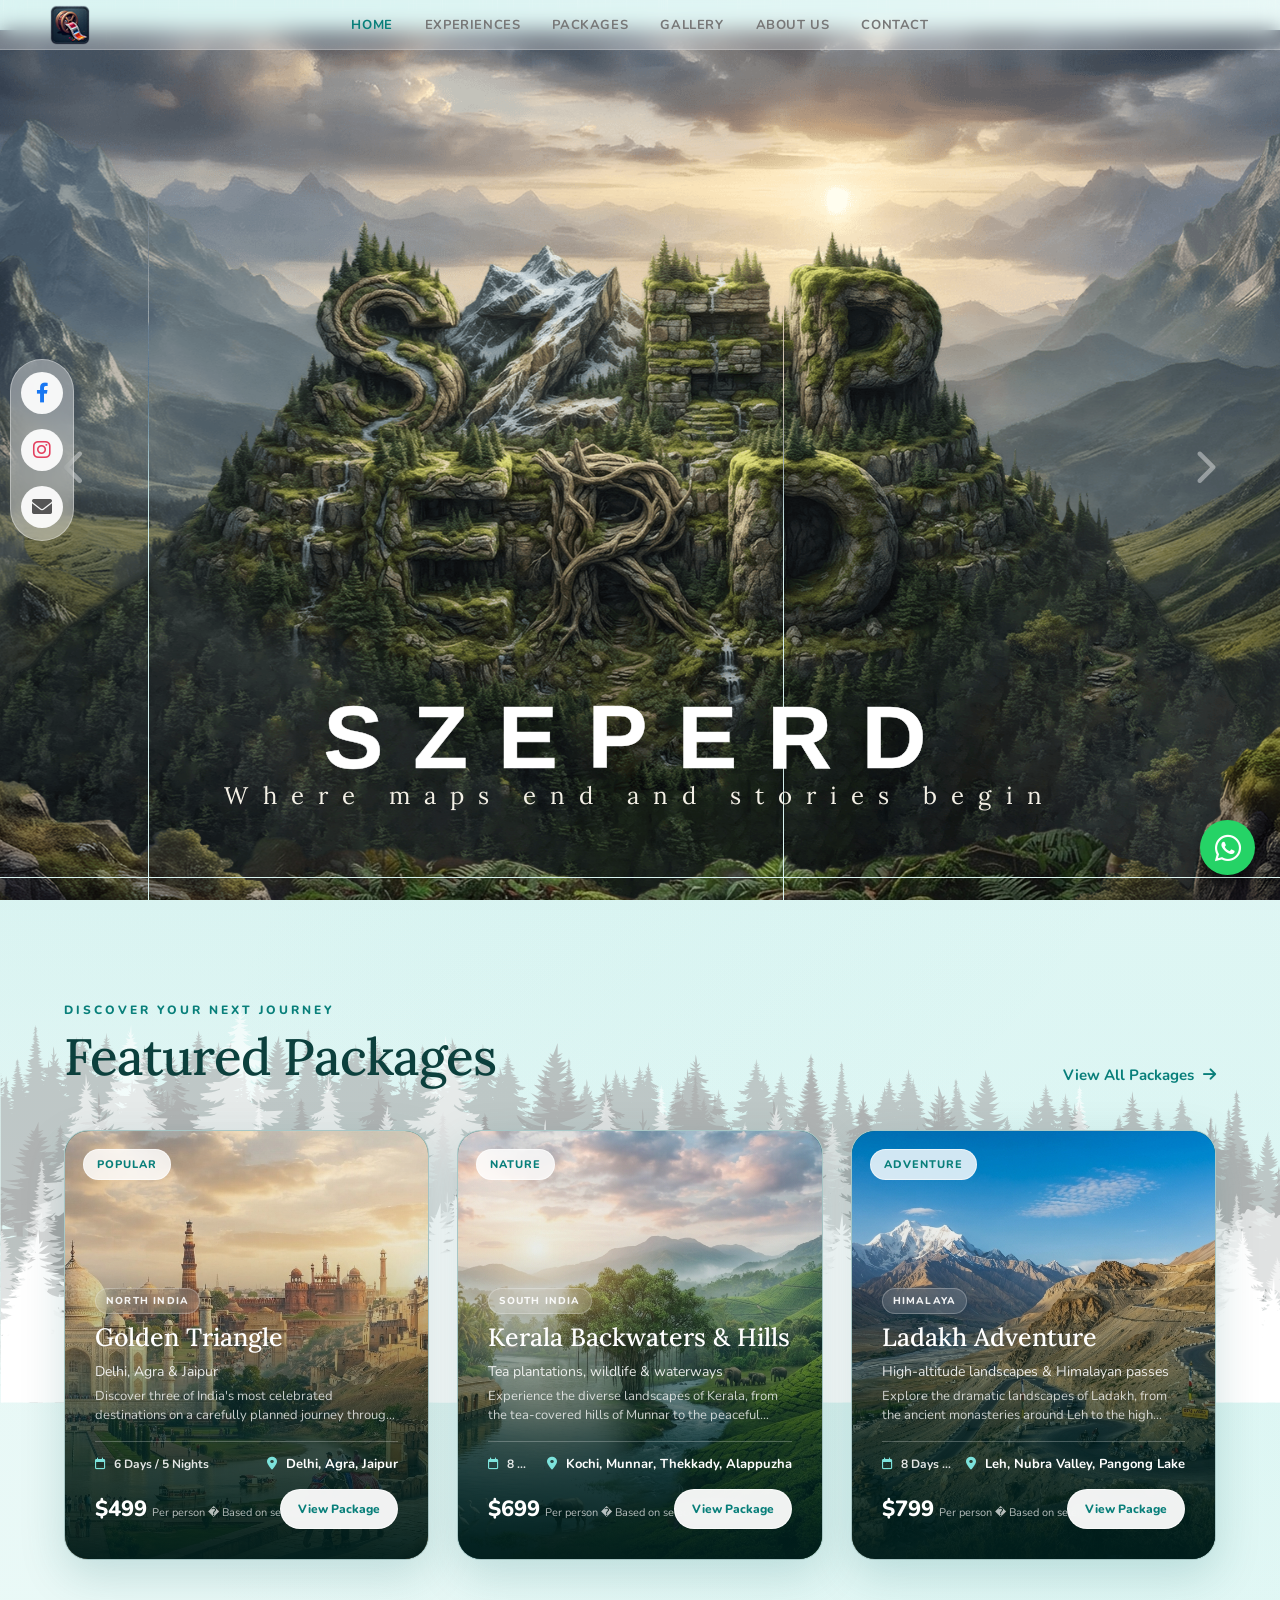
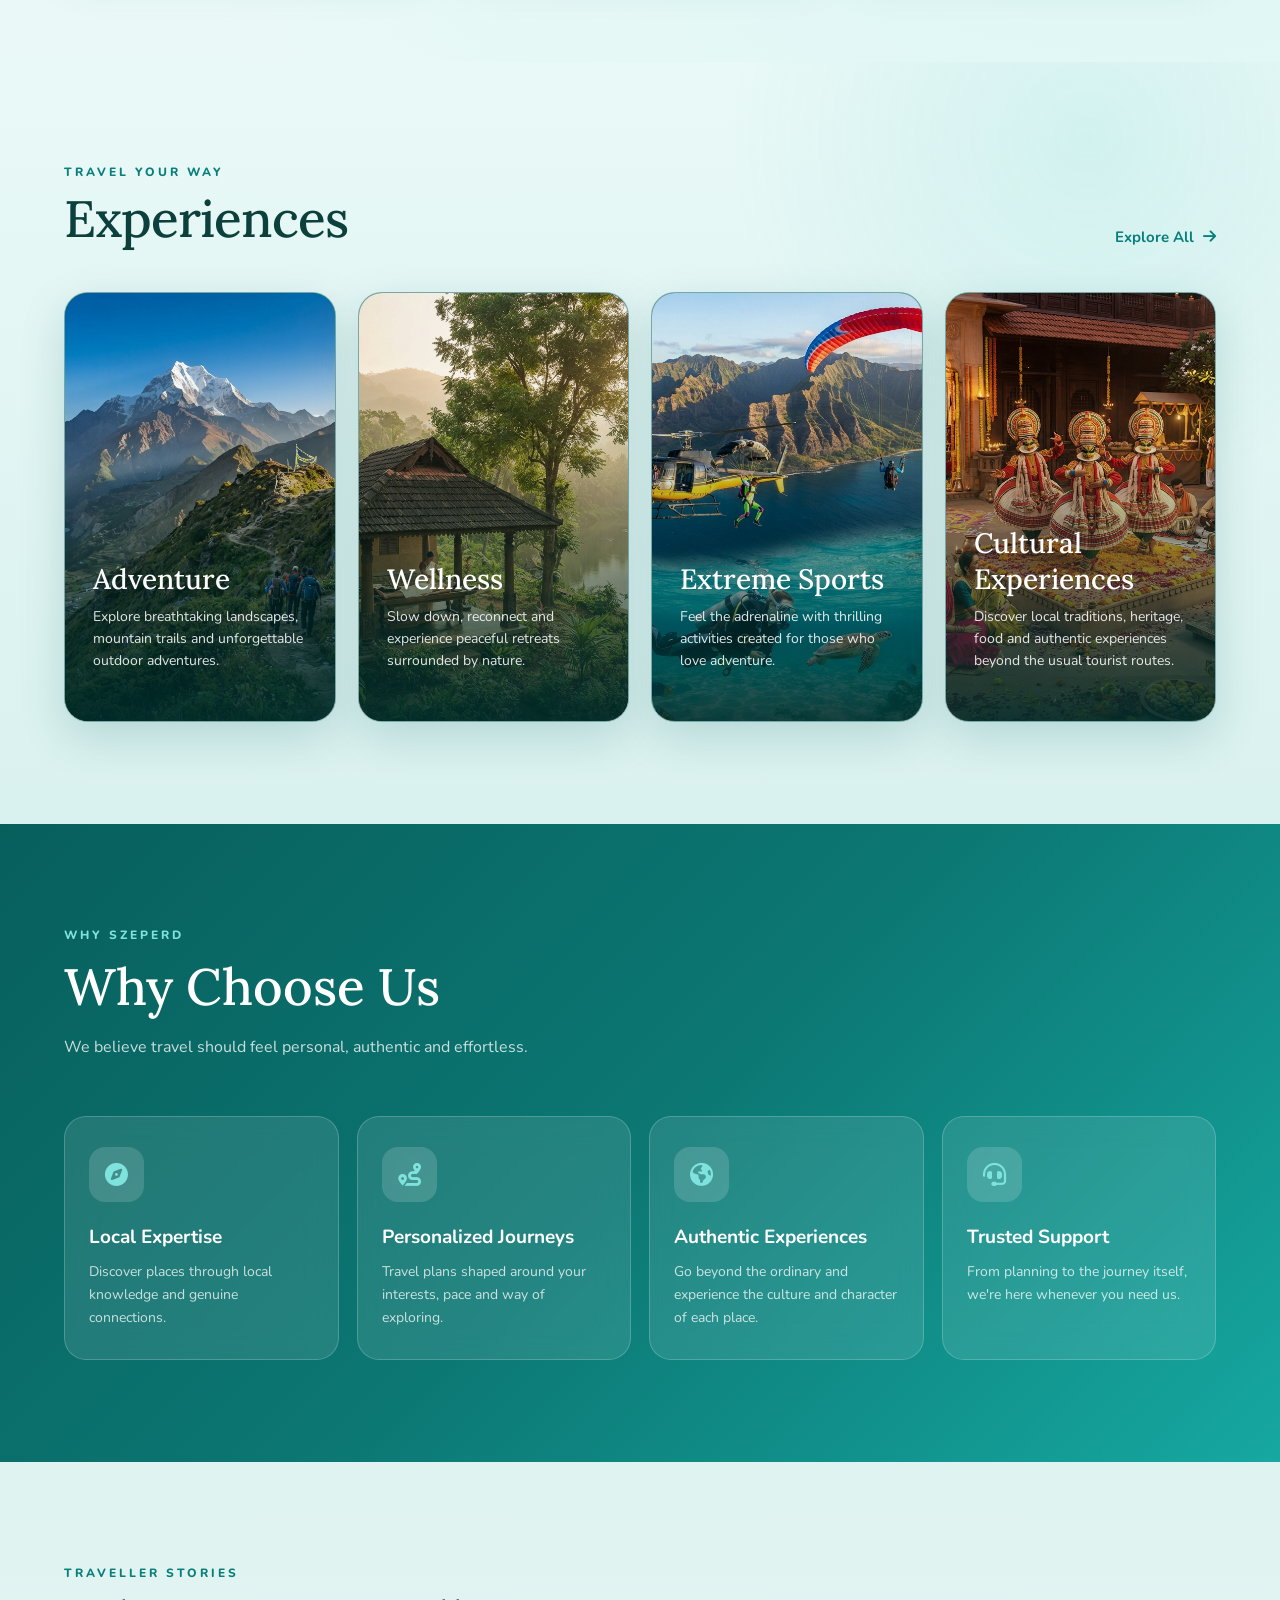
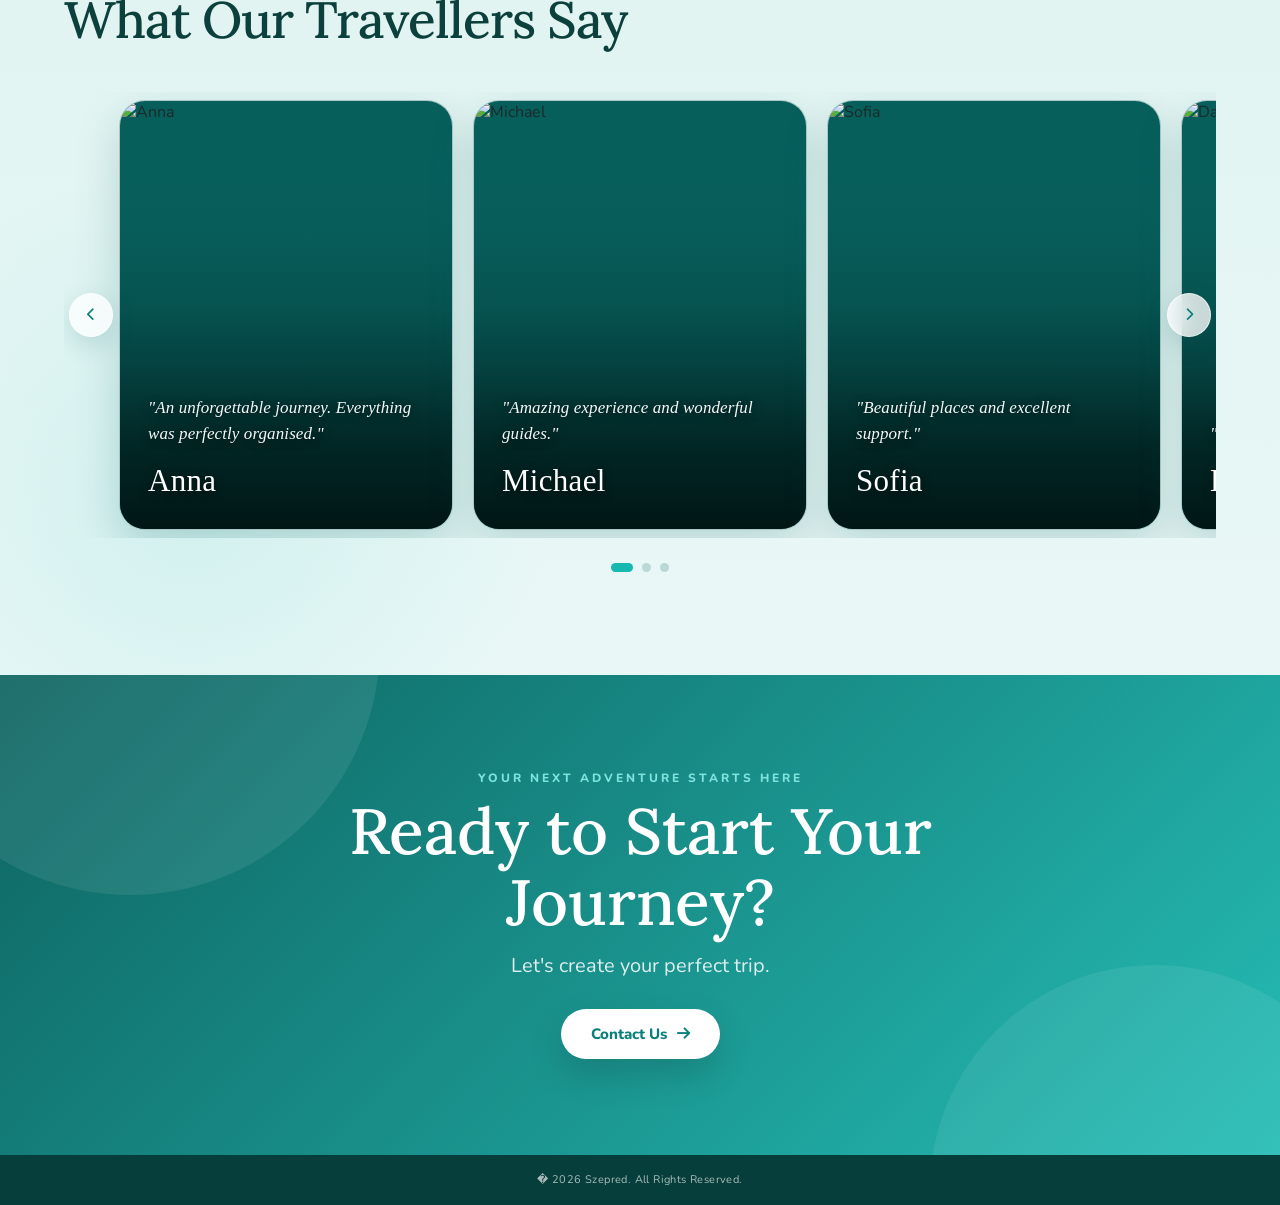
==== commit 13a2eaf8: "Add files via upload" ====
--- a/index.html
+++ b/index.html
@@ -326,6 +326,8 @@
 
 
 
+
+
 <!-- =====================================================
      FEATURED PACKAGES
 ===================================================== -->
@@ -374,7 +376,6 @@
 </section>
 
 
-
 <!-- =====================================================
      EXPERIENCES
 ===================================================== -->
--- a/styles.css
+++ b/styles.css
@@ -292,11 +292,22 @@
 
 nav {
 
+    position: absolute;
+
+    left: 50%;
+    top: 50%;
+
+    transform:
+        translate(-50%, -50%);
+
     display: flex;
 
     align-items: center;
-
-    gap: 35px;
+    justify-content: center;
+
+    gap: 32px;
+
+    z-index: 1;
 }
 
 nav a {
@@ -311,10 +322,13 @@
 
     letter-spacing: .6px;
 
+    white-space: nowrap;
+
     cursor: pointer;
 
     transition:
-        var(--transition);
+        color .35s ease,
+        transform .25s ease;
 }
 
 nav a:hover,
@@ -324,31 +338,35 @@
         var(--turquoise-dark);
 }
 
+nav a:hover {
+
+    transform:
+        translateY(-1px);
+}
+
 nav a::after {
     display: none;
 }
-
-
 /* =====================================================
    STICKY STATE
    POSITION DOES NOT CHANGE
+   SAME GLASS LOOK WHILE SCROLLING
 ===================================================== */
 
 header.sticky {
 
     background:
-        rgba(255,255,255,.70);
+        rgba(255,255,255,.30);
 
     backdrop-filter:
-        blur(16px);
+        blur(10px);
 
     -webkit-backdrop-filter:
-        blur(16px);
+        blur(10px);
 
     box-shadow:
-        0 4px 24px rgba(7,95,92,.10);
-}
-
+        none;
+}
 .header-icons {
 
     display: flex;
@@ -848,24 +866,49 @@
 
 .featured-packages-section {
 
-    background:
-        radial-gradient(
-            circle at 12% 15%,
-            rgba(22,184,176,.13),
-            transparent 30%
-        ),
-        radial-gradient(
-            circle at 90% 85%,
-            rgba(125,227,220,.12),
-            transparent 30%
-        ),
-        linear-gradient(
-            180deg,
-            #dff5f3 0%,
-            #e9f9f7 50%,
-            #dcefed 100%
-        );
-}
+    position: relative;
+
+    z-index: 30;
+
+    isolation: isolate;
+
+    background-color: transparent;
+}
+
+
+.featured-packages-section::before {
+
+    content: "";
+
+    position: absolute;
+
+    top: 0;
+    left: 0;
+
+    width: 100%;
+    height: 600px;
+
+    background-image:
+        url("img/whiteforest.svg");
+
+    background-repeat: no-repeat;
+
+    background-position:
+        center top;
+
+    background-size:
+        100% 600px;
+
+    opacity: 1;
+
+    pointer-events: none;
+
+    z-index: -1;
+
+    transition:
+        opacity 0.8s ease;
+}
+
 
 
 /* =====================================================
@@ -887,7 +930,6 @@
 
     gap: 28px;
 }
-
 
 /* =====================================================
    PACKAGE CARD
@@ -4274,7 +4316,27 @@
         3px;
 }
 
-
+/* =====================================================
+   HERO ? FEATURED PACKAGES
+   SCROLL SLIDE-OVER
+   LAPTOP + TABLET ONLY
+   MOBILE UNCHANGED
+===================================================== */
+
+@media (min-width: 768px) {
+
+    .hero-section {
+        position: sticky;
+        top: 0;
+        z-index: 1;
+    }
+
+    .featured-packages-section {
+        position: relative;
+        z-index: 30;
+    }
+
+}
 /* =====================================================
    END OF SZEPERD HOMEPAGE CSS
 ===================================================== */
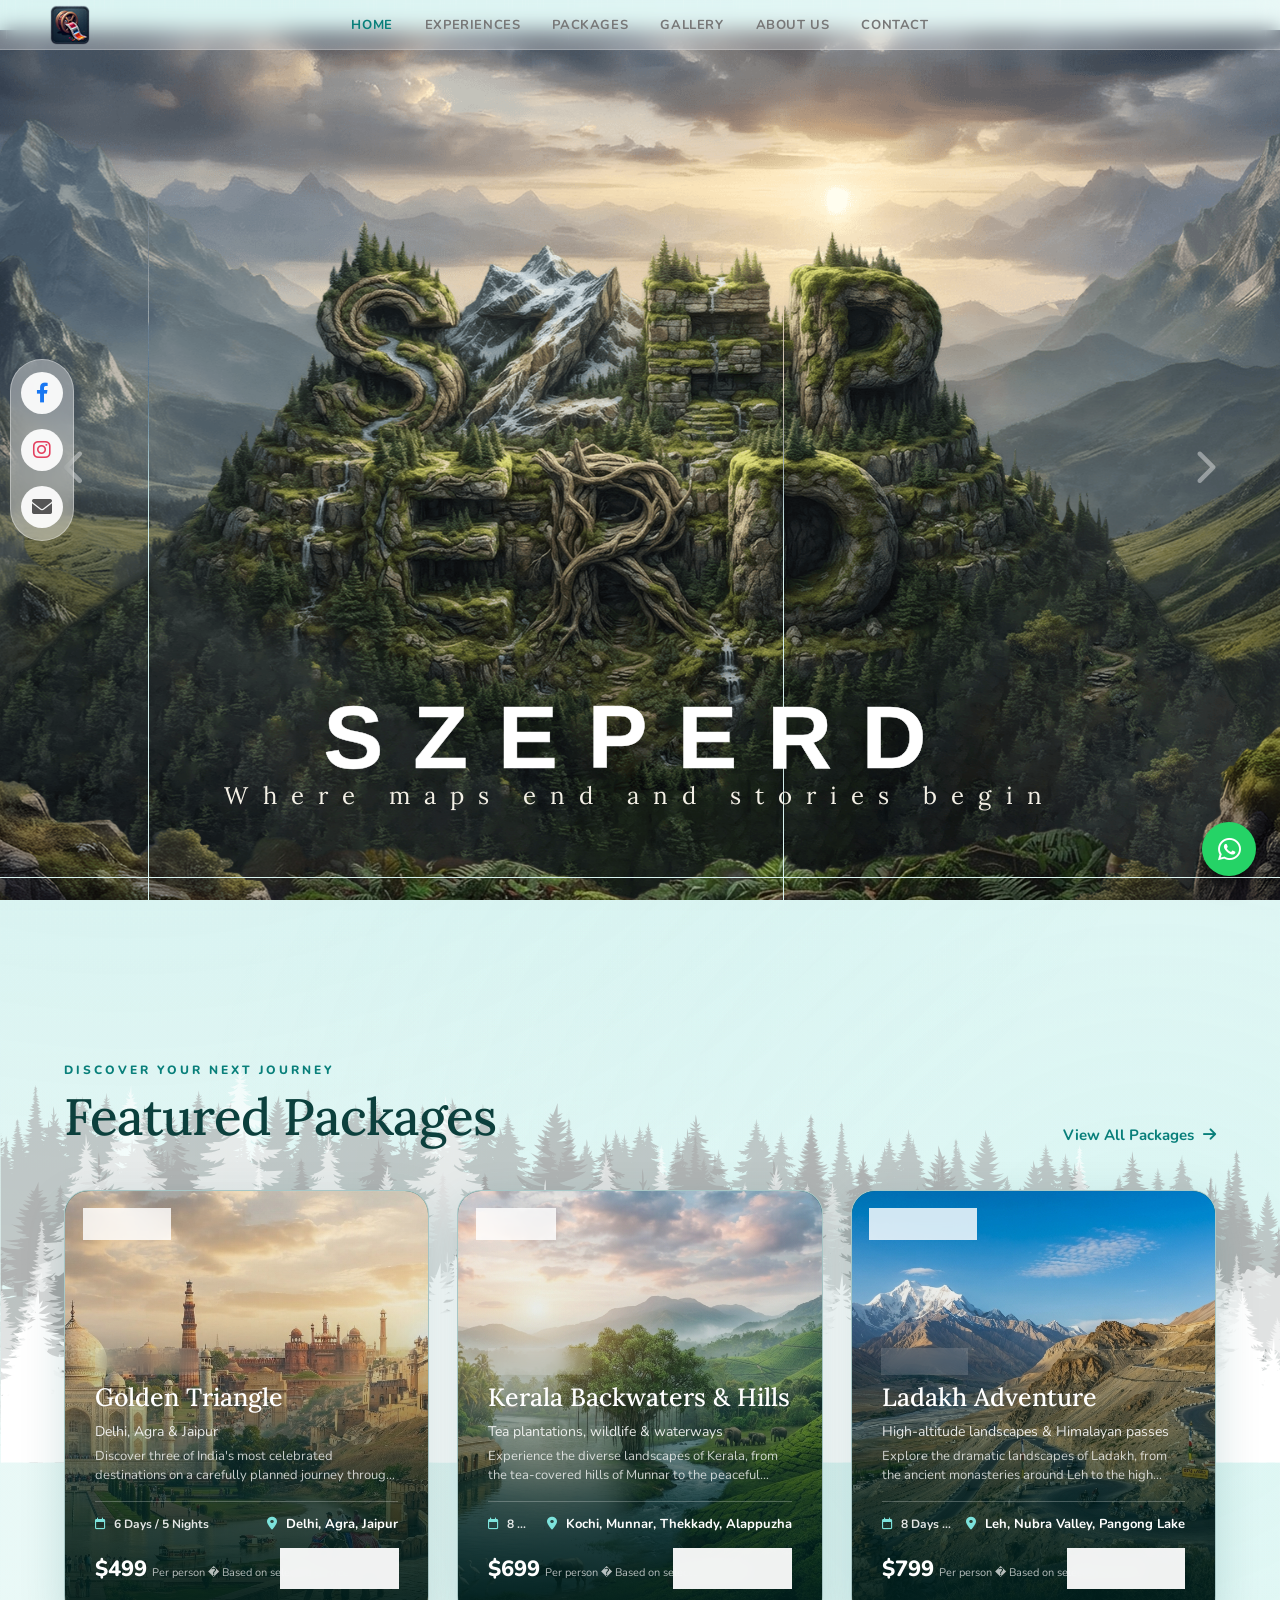
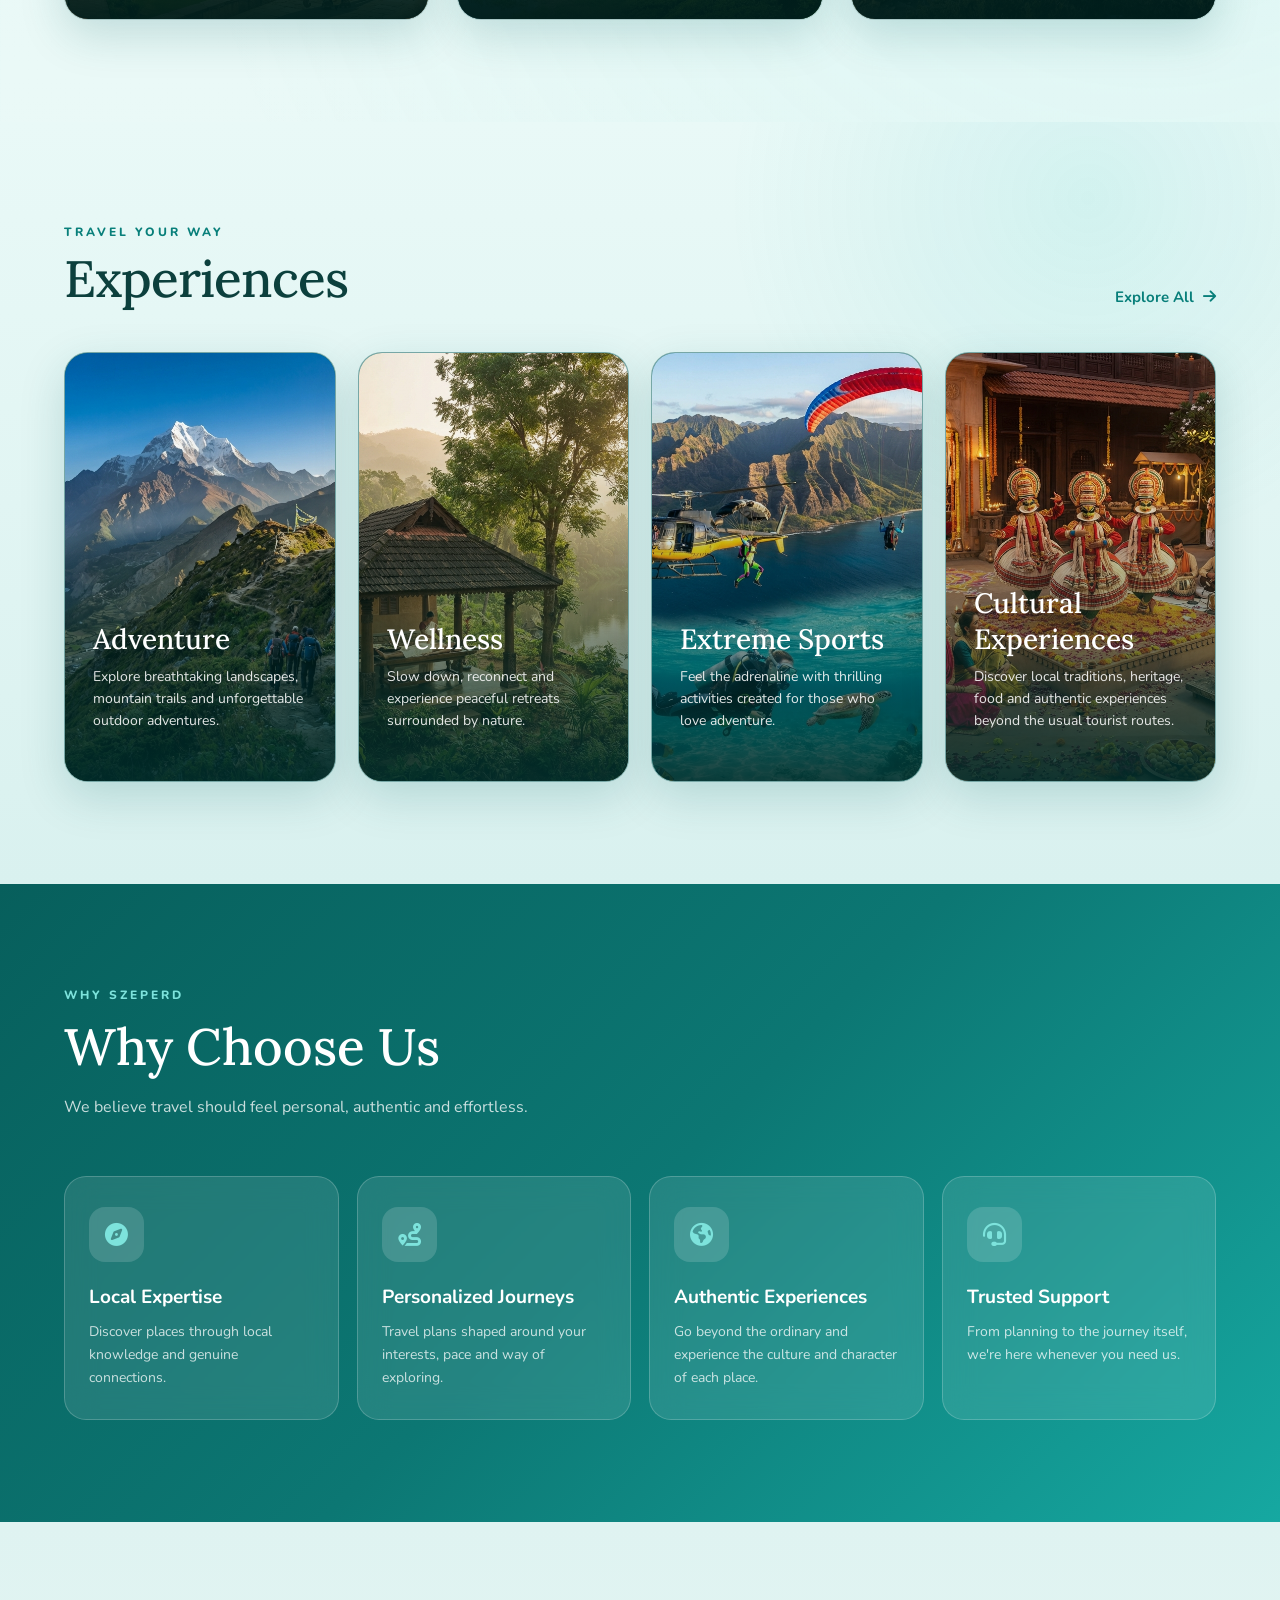
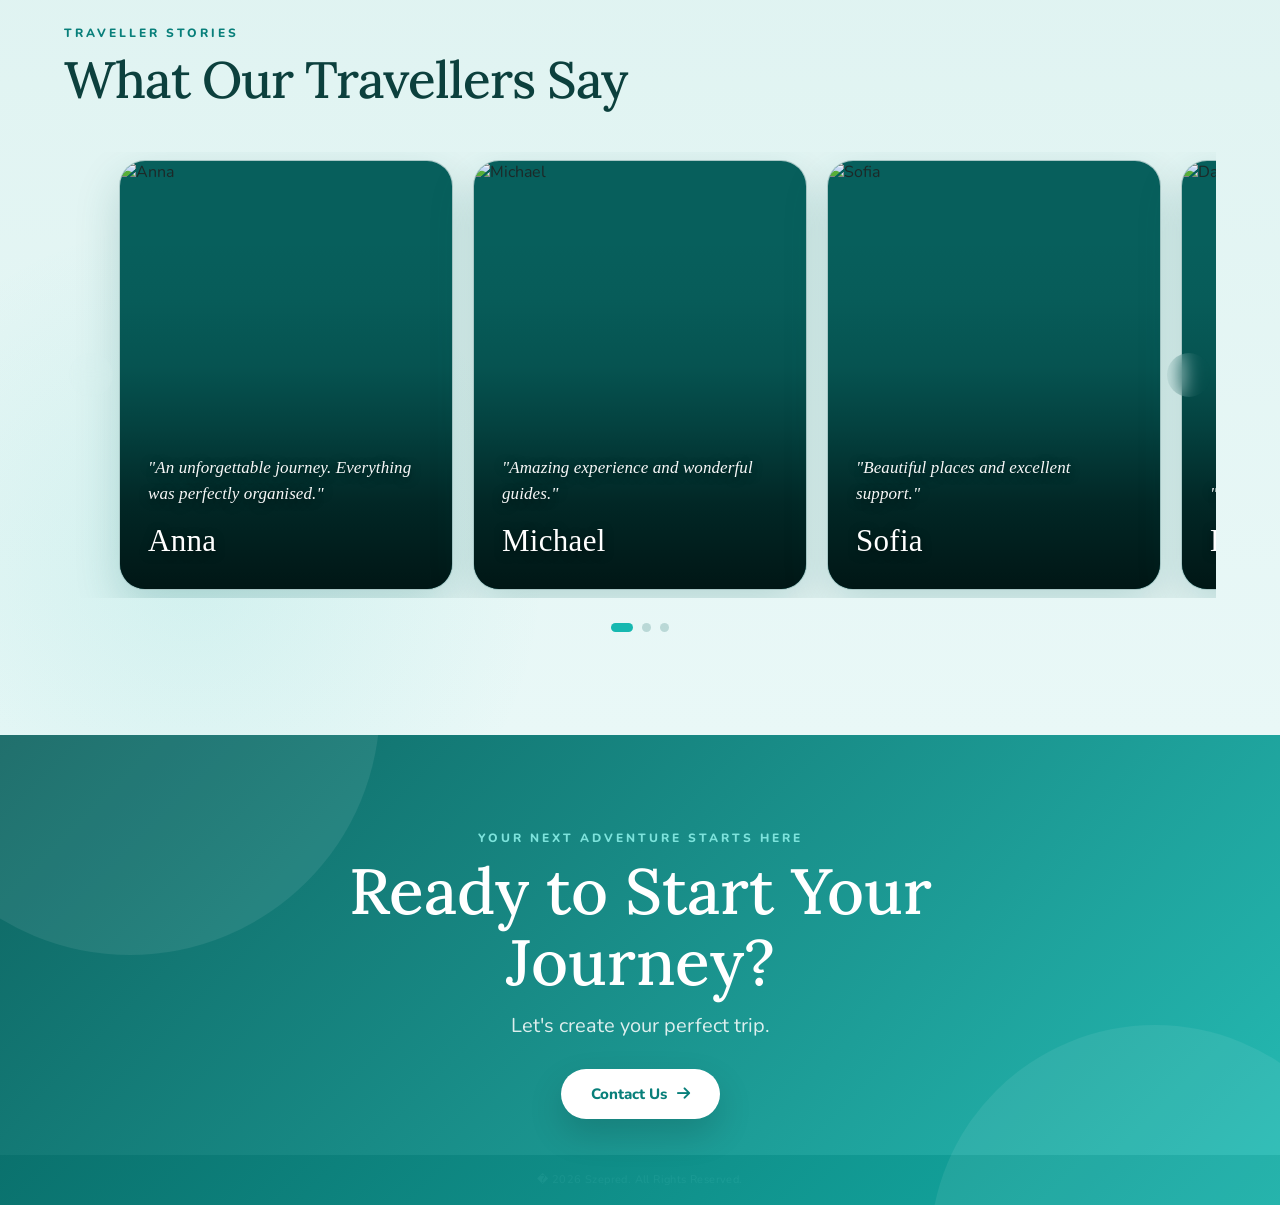
==== commit c2336d32: "Add files via upload" ====
--- a/index.html
+++ b/index.html
@@ -695,6 +695,7 @@
 <script src="script.js"></script>
 
 
+
 </body>
 
 </html>
--- a/styles.css
+++ b/styles.css
@@ -899,7 +899,7 @@
     background-size:
         100% 600px;
 
-    opacity: 1;
+    opacity: var(--forest-opacity, 1);
 
     pointer-events: none;
 
@@ -2038,6 +2038,21 @@
    REVIEW PHOTO
 ===================================================== */
 
+.review-photo {
+
+    position: absolute;
+
+    inset: 0;
+
+    width: 100%;
+    height: 100%;
+
+    overflow: hidden;
+
+    z-index: 0;
+}
+
+.review-photo .review-avatar,
 .review-card > .review-avatar {
 
     position: absolute !important;
@@ -2071,7 +2086,7 @@
         transform .6s ease;
 }
 
-.review-card:hover > .review-avatar {
+.review-card:hover .review-avatar {
 
     transform:
         scale(1.06);
@@ -2560,41 +2575,53 @@
 
     position: fixed;
 
-    right: 25px;
-    bottom: 25px;
-
-    width: 55px;
-    height: 55px;
+    right: 24px;
+
+    bottom: 24px;
+
+    z-index: 2000;
+
+    width: 54px;
+
+    height: 54px;
+
+    display: flex;
+
+    align-items: center;
+
+    justify-content: center;
 
     border-radius: 50%;
 
     background:
-        #25D366;
-
-    color: white;
-
-    display: flex;
-
-    justify-content: center;
-    align-items: center;
-
-    font-size: 30px;
+        #25d366;
+
+    color:
+        #fff;
+
+    font-size:
+        26px;
 
     text-decoration: none;
 
     box-shadow:
-        0 6px 20px rgba(0,0,0,.25);
-
-    z-index: 9999;
+        0 8px 25px
+        rgba(0,0,0,.20);
 
     transition:
-        var(--transition);
+        transform .3s ease;
 }
 
 .whatsapp-float:hover {
 
     transform:
-        scale(1.1);
+        scale(1.08);
+}
+
+.whatsapp-float:hover {
+
+    transform:
+        scale(1.08);
 }
 
 .floating-social {
@@ -3814,10 +3841,74 @@
             22px;
     }
 
+    .review-photo {
+
+        position:
+            absolute;
+
+        inset:
+            0;
+
+        width:
+            100%;
+
+        height:
+            100%;
+
+        overflow:
+            hidden;
+
+        z-index:
+            0;
+    }
+
+    .review-photo .review-avatar,
+    .review-card > .review-avatar {
+
+        position:
+            absolute !important;
+
+        inset:
+            0 !important;
+
+        width:
+            100% !important;
+
+        height:
+            100% !important;
+
+        max-width:
+            none !important;
+
+        max-height:
+            none !important;
+
+        object-fit:
+            cover !important;
+
+        object-position:
+            center top !important;
+
+        opacity:
+            1 !important;
+
+        visibility:
+            visible !important;
+
+        z-index:
+            0 !important;
+
+        pointer-events:
+            none;
+    }
+
     .review-content {
 
         padding:
             0 24px 24px;
+
+        z-index:
+            2;
     }
 
     .review-content h3 {
@@ -3953,23 +4044,7 @@
             16px;
     }
 
-    .whatsapp-float {
-
-        width:
-            50px;
-
-        height:
-            50px;
-
-        right:
-            20px;
-
-        bottom:
-            20px;
-
-        font-size:
-            26px;
-    }
+
 
     .cursor-trail {
 
@@ -4163,14 +4238,7 @@
             15px;
     }
 
-    .whatsapp-float {
-
-        right:
-            15px;
-
-        bottom:
-            15px;
-    }
+
 }
 
 
@@ -4325,6 +4393,13 @@
 
 @media (min-width: 768px) {
 
+    html {
+        scroll-behavior: smooth;
+
+    }
+
+   
+
     .hero-section {
         position: sticky;
         top: 0;
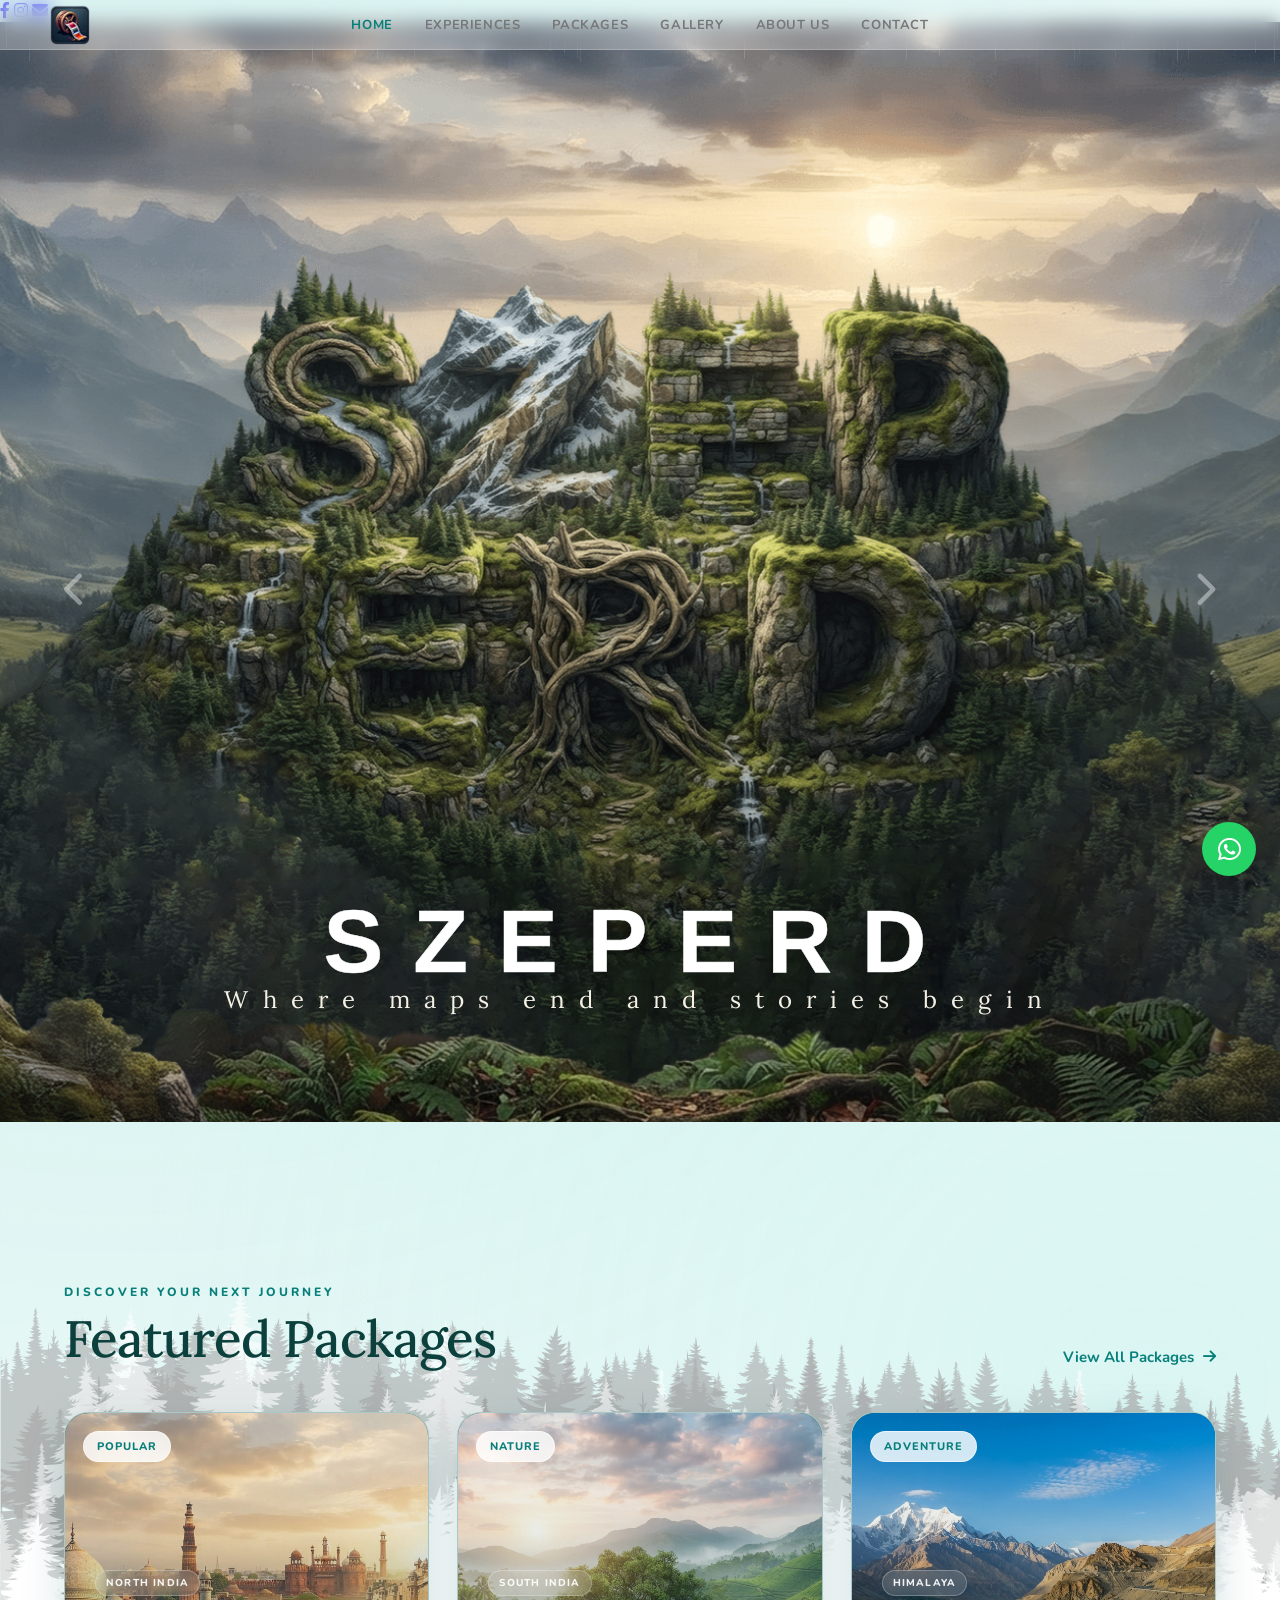
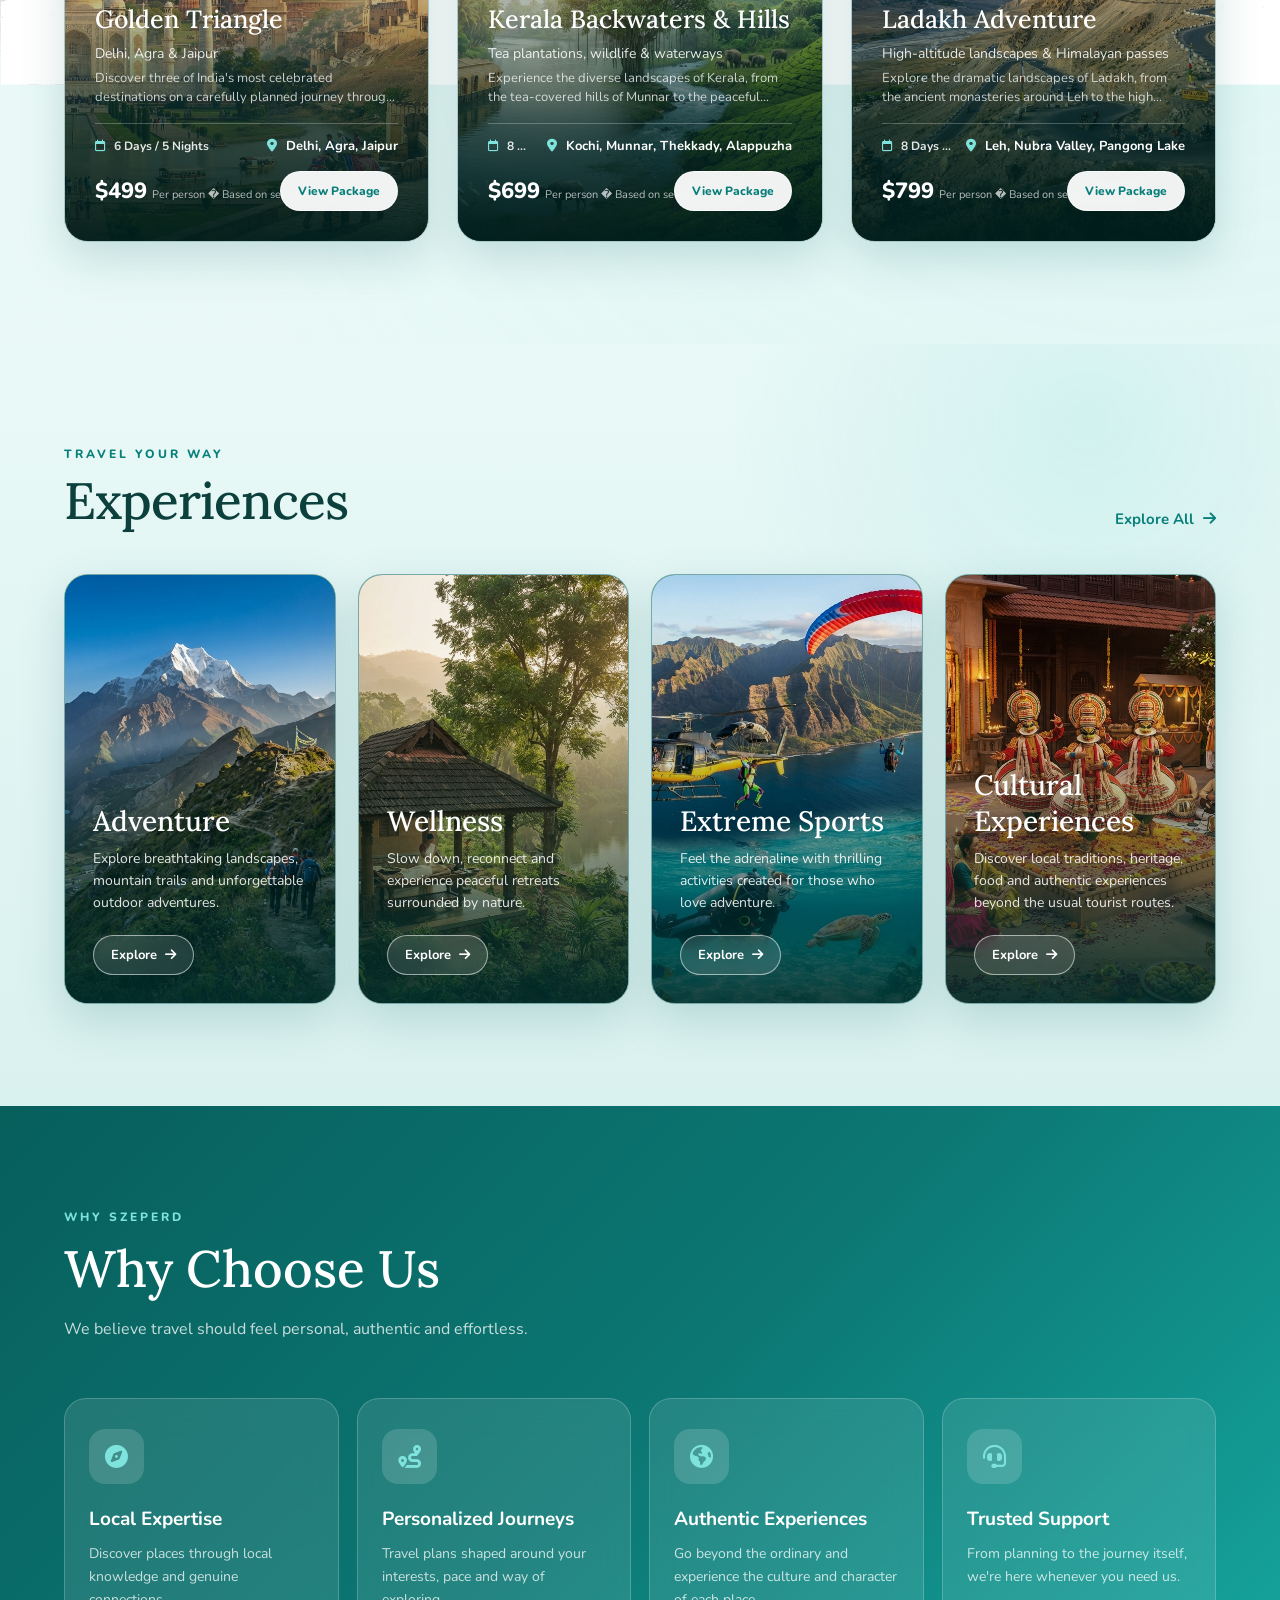
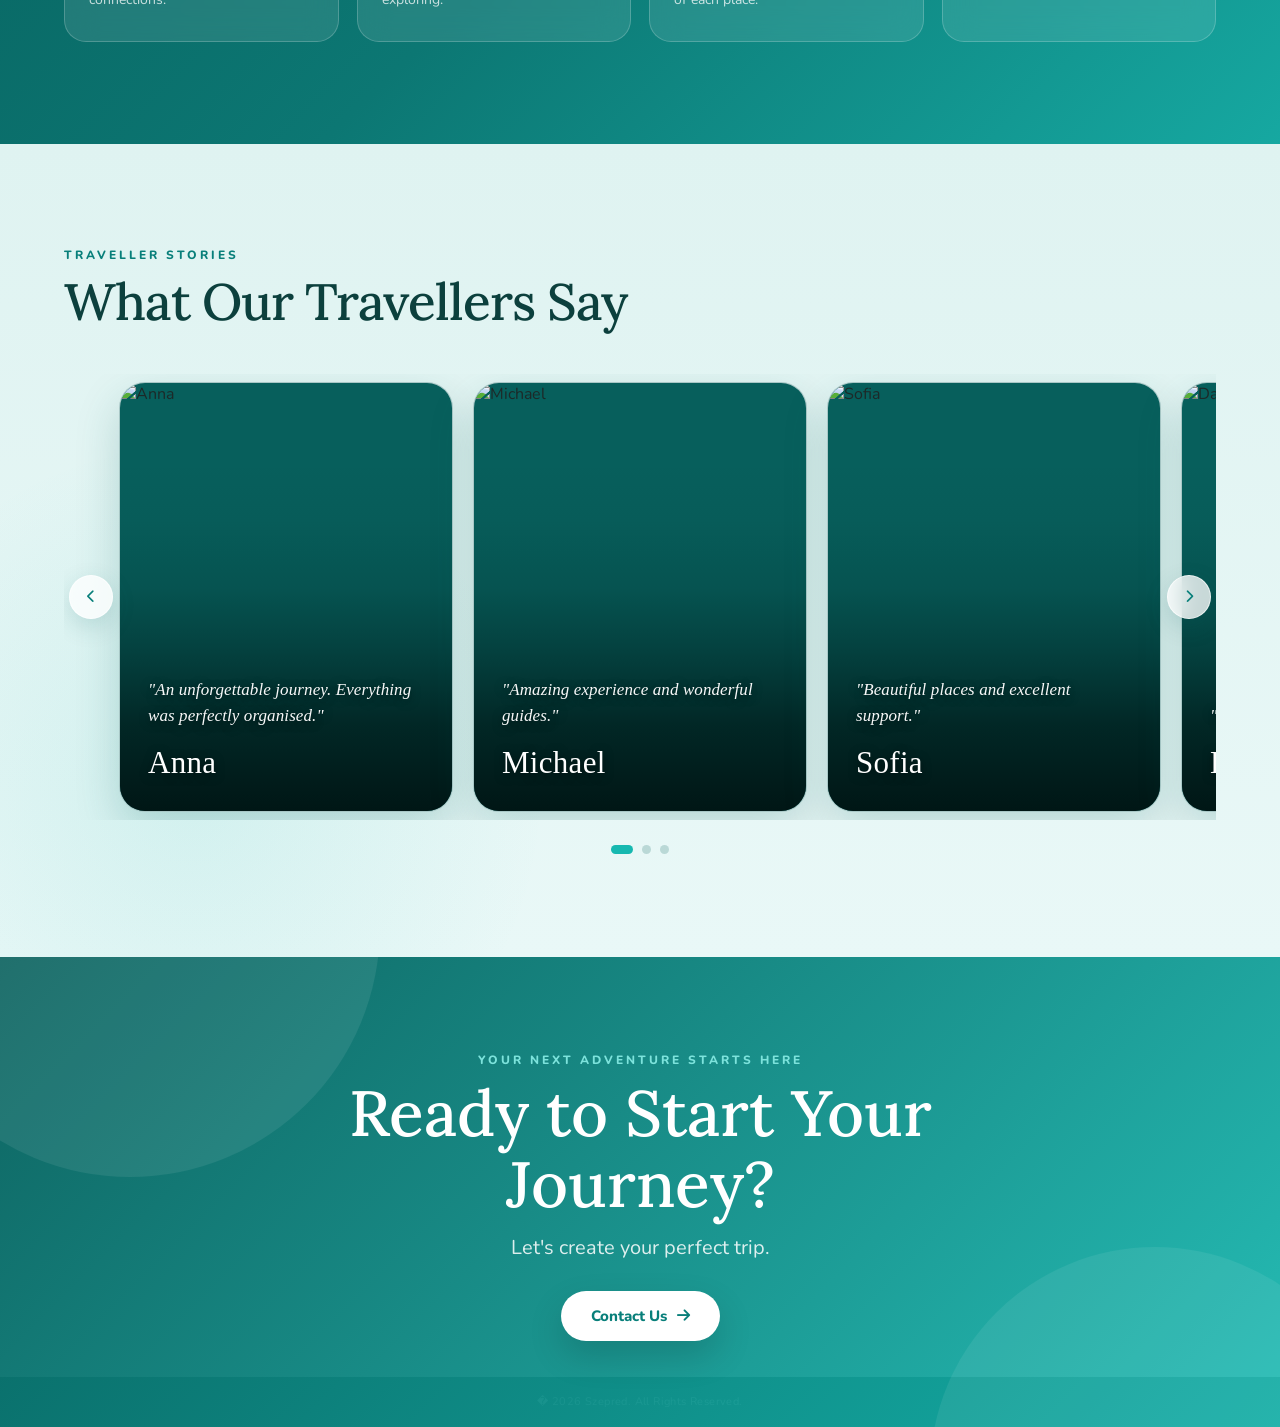
==== commit ce1bc47f: "Add files via upload" ====
--- a/index.html
+++ b/index.html
@@ -78,13 +78,11 @@
     href="https://wa.me/48571993223"
     class="whatsapp-float"
     target="_blank"
+    rel="noopener noreferrer"
     aria-label="Chat on WhatsApp"
 >
-
     <i class="fab fa-whatsapp"></i>
-
 </a>
-
 
 
 <!-- =====================================================
--- a/styles.css
+++ b/styles.css
@@ -395,13 +395,11 @@
 ===================================================== */
 
 .content {
-
     position: relative;
 
     width: 100%;
 
-    height:
-        calc(100vh - 60px);
+    height: calc(100vh + 200px);
 
     margin-top: 0;
 
@@ -409,31 +407,25 @@
 }
 
 .content > img {
-
     position: absolute;
 
-    bottom: -30px;
+    bottom: 0px;
     left: -2%;
 
-    width: 105%;
-    height: 100%;
+    width: 100%;
+    height: calc(100% + 200px);
 
     max-width: none;
 
     object-fit: cover;
 
-    object-position: center;
+    object-position: center bottom 60%;
 
     pointer-events: none;
 
-    transform:
-        translate(
-            var(--moveX,0px),
-            var(--moveY,0px)
-        );
-
-    transition:
-        transform .3s ease-out;
+    transform: none;
+
+    transition: transform .3s ease-out;
 }
 
 .back-6 {
@@ -459,7 +451,6 @@
 .back-1 {
     z-index: 5;
 }
-
 
 /* =====================================================
    CLOUD SYSTEM
@@ -1715,7 +1706,7 @@
     margin-bottom: 20px;
 }
 
-.experience-button {
+.experience-btn {
 
     display: inline-flex;
 
@@ -1750,7 +1741,7 @@
         var(--transition);
 }
 
-.experience-button:hover {
+.experience-btn:hover {
 
     background: white;
 
@@ -1758,13 +1749,13 @@
         var(--turquoise-dark);
 }
 
-.experience-button i {
+.experience-btn i {
 
     transition:
         transform var(--transition);
 }
 
-.experience-button:hover i {
+.experience-btn:hover i {
 
     transform:
         translateX(4px);
@@ -2568,129 +2559,46 @@
 
 
 /* =====================================================
-   12. FLOATING ELEMENTS
+   WHATSAPP FLOATING BUTTON
 ===================================================== */
 
 .whatsapp-float {
-
     position: fixed;
-
     right: 24px;
-
     bottom: 24px;
-
     z-index: 2000;
 
     width: 54px;
-
     height: 54px;
 
     display: flex;
-
     align-items: center;
-
     justify-content: center;
 
     border-radius: 50%;
 
-    background:
-        #25d366;
-
-    color:
-        #fff;
-
-    font-size:
-        26px;
-
+    background: #25d366;
+    color: #fff;
+
+    font-size: 26px;
     text-decoration: none;
 
-    box-shadow:
-        0 8px 25px
-        rgba(0,0,0,.20);
-
-    transition:
-        transform .3s ease;
+    box-shadow: 0 8px 25px rgba(0, 0, 0, 0.20);
+
+    transition: transform 0.3s ease;
 }
 
 .whatsapp-float:hover {
-
-    transform:
-        scale(1.08);
-}
-
-.whatsapp-float:hover {
-
-    transform:
-        scale(1.08);
-}
-
-.floating-social {
-
-    position: fixed;
-
-    left: 10px;
-    top: 50%;
-
-    transform:
-        translateY(-50%);
-
-    display: flex;
-
-    flex-direction: column;
-
-    gap: 15px;
-
-    background:
-        rgba(255,255,255,.38);
-
-    backdrop-filter:
-        blur(10px);
-
-    -webkit-backdrop-filter:
-        blur(10px);
-
-    padding:
-        12px 10px;
-
-    border-radius: 40px;
-
-    border:
-        1px solid rgba(255,255,255,.35);
-
-    z-index: 9999;
-}
-
-.floating-social a {
-
-    width: 42px;
-    height: 42px;
-
-    border-radius: 50%;
-
-    background:
-        rgba(255,255,255,.92);
-
-    display: flex;
-
-    justify-content: center;
-    align-items: center;
-
-    font-size: 20px;
-
-    text-decoration: none;
-}
-
-.floating-social .fa-facebook-f {
-    color: #1877F2;
-}
-
-.floating-social .fa-instagram {
-    color: #E4405F;
-}
-
-.floating-social .fa-envelope {
-    color: #555;
-}
+    transform: scale(1.08);
+}
+
+/* Keyboard accessibility */
+.whatsapp-float:focus-visible {
+    outline: 3px solid #fff;
+    outline-offset: 3px;
+}
+
+
 
 
 /* =====================================================
@@ -3080,8 +2988,8 @@
 and (max-width:1439px) {
 
     .content {
-        height: 100vh;
-    }
+    height: calc(100vh + 200px);
+}
 
     .content > img {
 
@@ -3155,10 +3063,8 @@
     }
 
     .content {
-
-        height:
-            100vh;
-    }
+    height: calc(100vh + 200px);
+}
 
     .content > img {
 
@@ -4373,7 +4279,7 @@
 nav a:focus-visible,
 .view-all:focus-visible,
 .package-btn:focus-visible,
-.experience-button:focus-visible,
+.experience-btn:focus-visible,
 .cta-button:focus-visible,
 .review-arrow:focus-visible {
 
@@ -4395,15 +4301,13 @@
 
     html {
         scroll-behavior: smooth;
-
-    }
-
-   
+    }
 
     .hero-section {
         position: sticky;
-        top: 0;
+        top: 20px;
         z-index: 1;
+        pointer-events: none;
     }
 
     .featured-packages-section {
@@ -4412,6 +4316,80 @@
     }
 
 }
+
+@media (max-width: 800px) {
+
+    #menu {
+        position: fixed !important;
+        top: 55px !important;
+        left: 0 !important;
+        right: 0 !important;
+        width: 100vw !important;
+        max-width: 100vw !important;
+        margin: 0 !important;
+
+        padding: 35px 0 !important;
+        box-sizing: border-box !important;
+
+        display: none;
+
+        flex-direction: column;
+        align-items: center;
+        justify-content: center;
+        gap: 25px;
+
+       background: rgba(255, 255, 255, 0.55);
+backdrop-filter: blur(18px) saturate(120%);
+-webkit-backdrop-filter: blur(18px) saturate(120%);
+border: 1px solid rgba(255, 255, 255, 0.65);
+box-shadow: 0 12px 35px rgba(70, 58, 40, 0.12);
+color: #173c2a;
+
+        box-shadow: 0 15px 35px rgba(0,0,0,0.25);
+
+        transform: translateY(-30px) !important;
+        opacity: 0;
+        pointer-events: none;
+
+        transition: 0.4s ease;
+
+        z-index: 1001;
+    }
+
+
+    #menu.open {
+        display: flex !important;
+        transform: translateY(0) !important;
+        opacity: 1 !important;
+        pointer-events: auto !important;
+    }
+
+
+    #menu a {
+        width: auto !important;
+        padding: 0 !important;
+        margin: 0 !important;
+
+        font-size: 14px !important;
+        font-weight: 600;
+
+        color: #173c2a !important;
+        text-align: center;
+
+        background: transparent !important;
+        border-radius: 0 !important;
+    }
+
+
+    #menu a:hover,
+    #menu a.active {
+         color: #000000 !important;
+        background: transparent !important;
+        transform: none !important;
+        box-shadow: none !important;
+    }
+
+}
 /* =====================================================
    END OF SZEPERD HOMEPAGE CSS
 ===================================================== */
